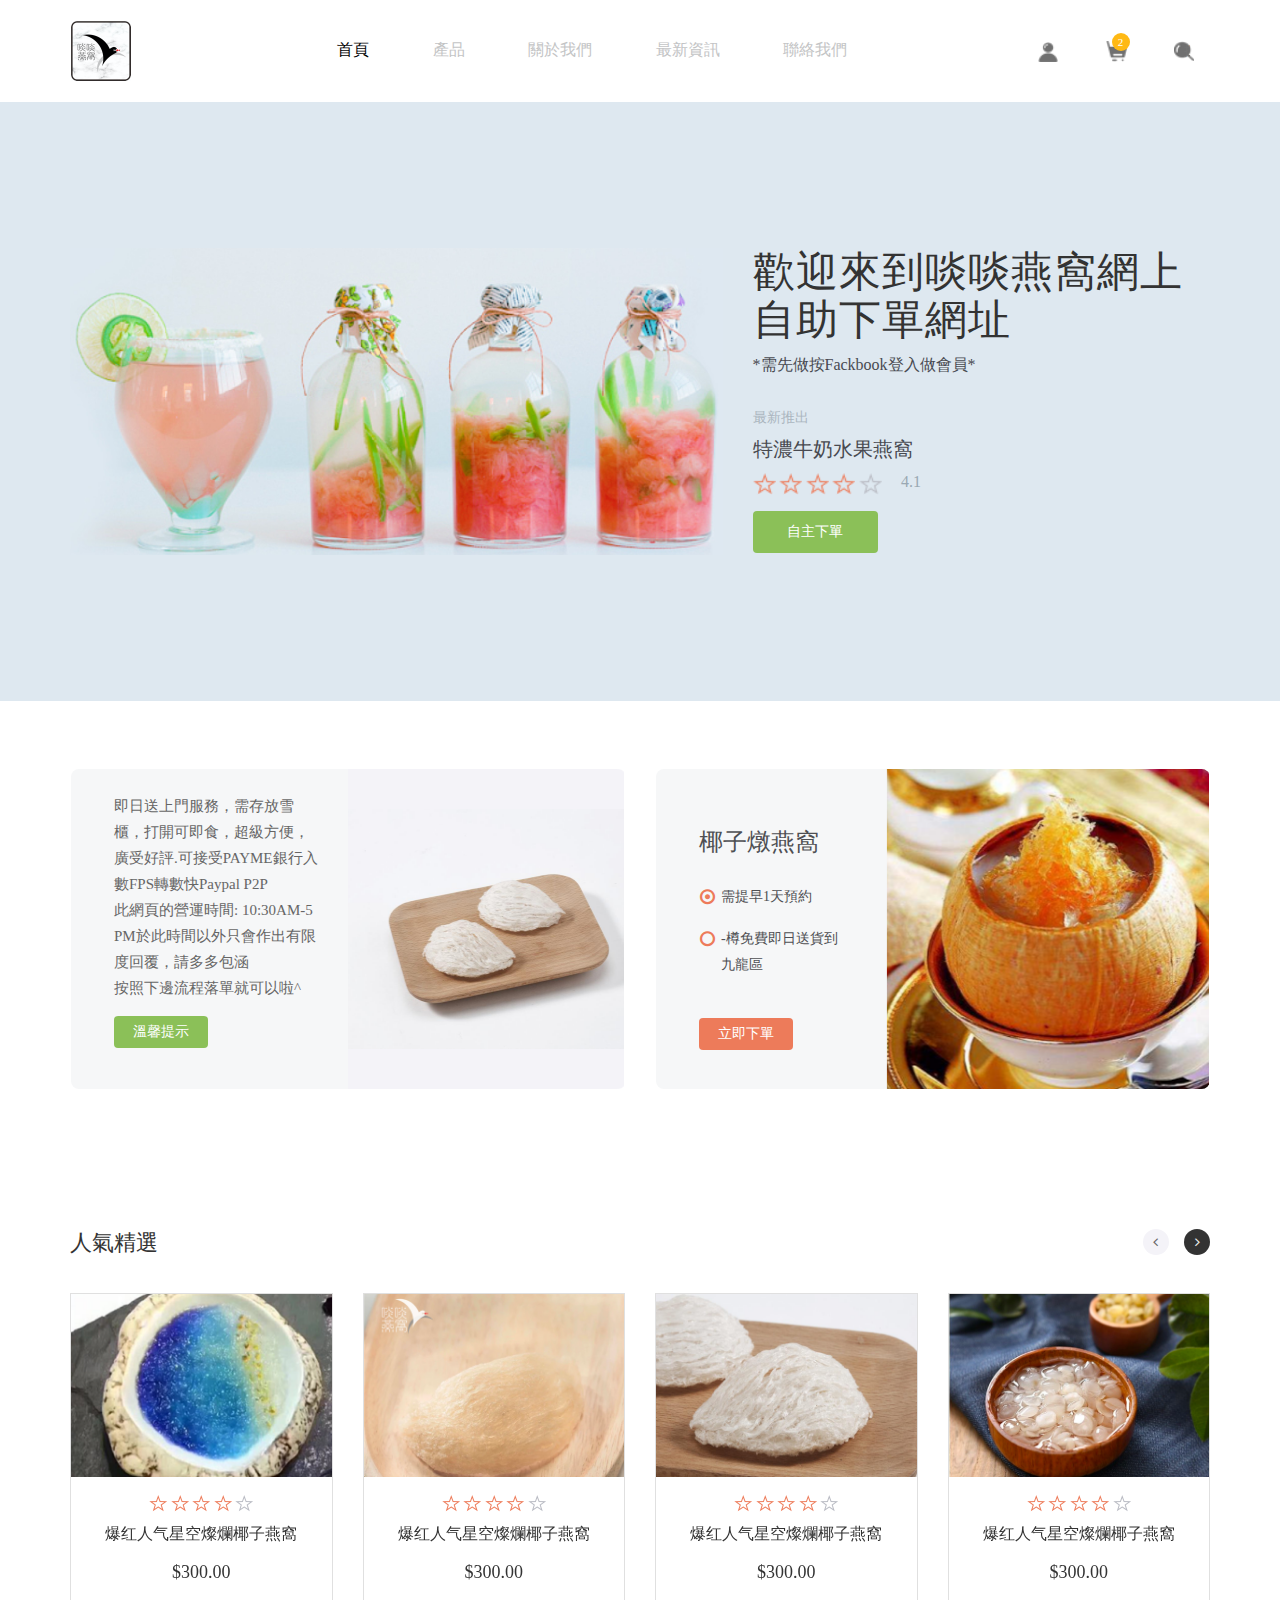
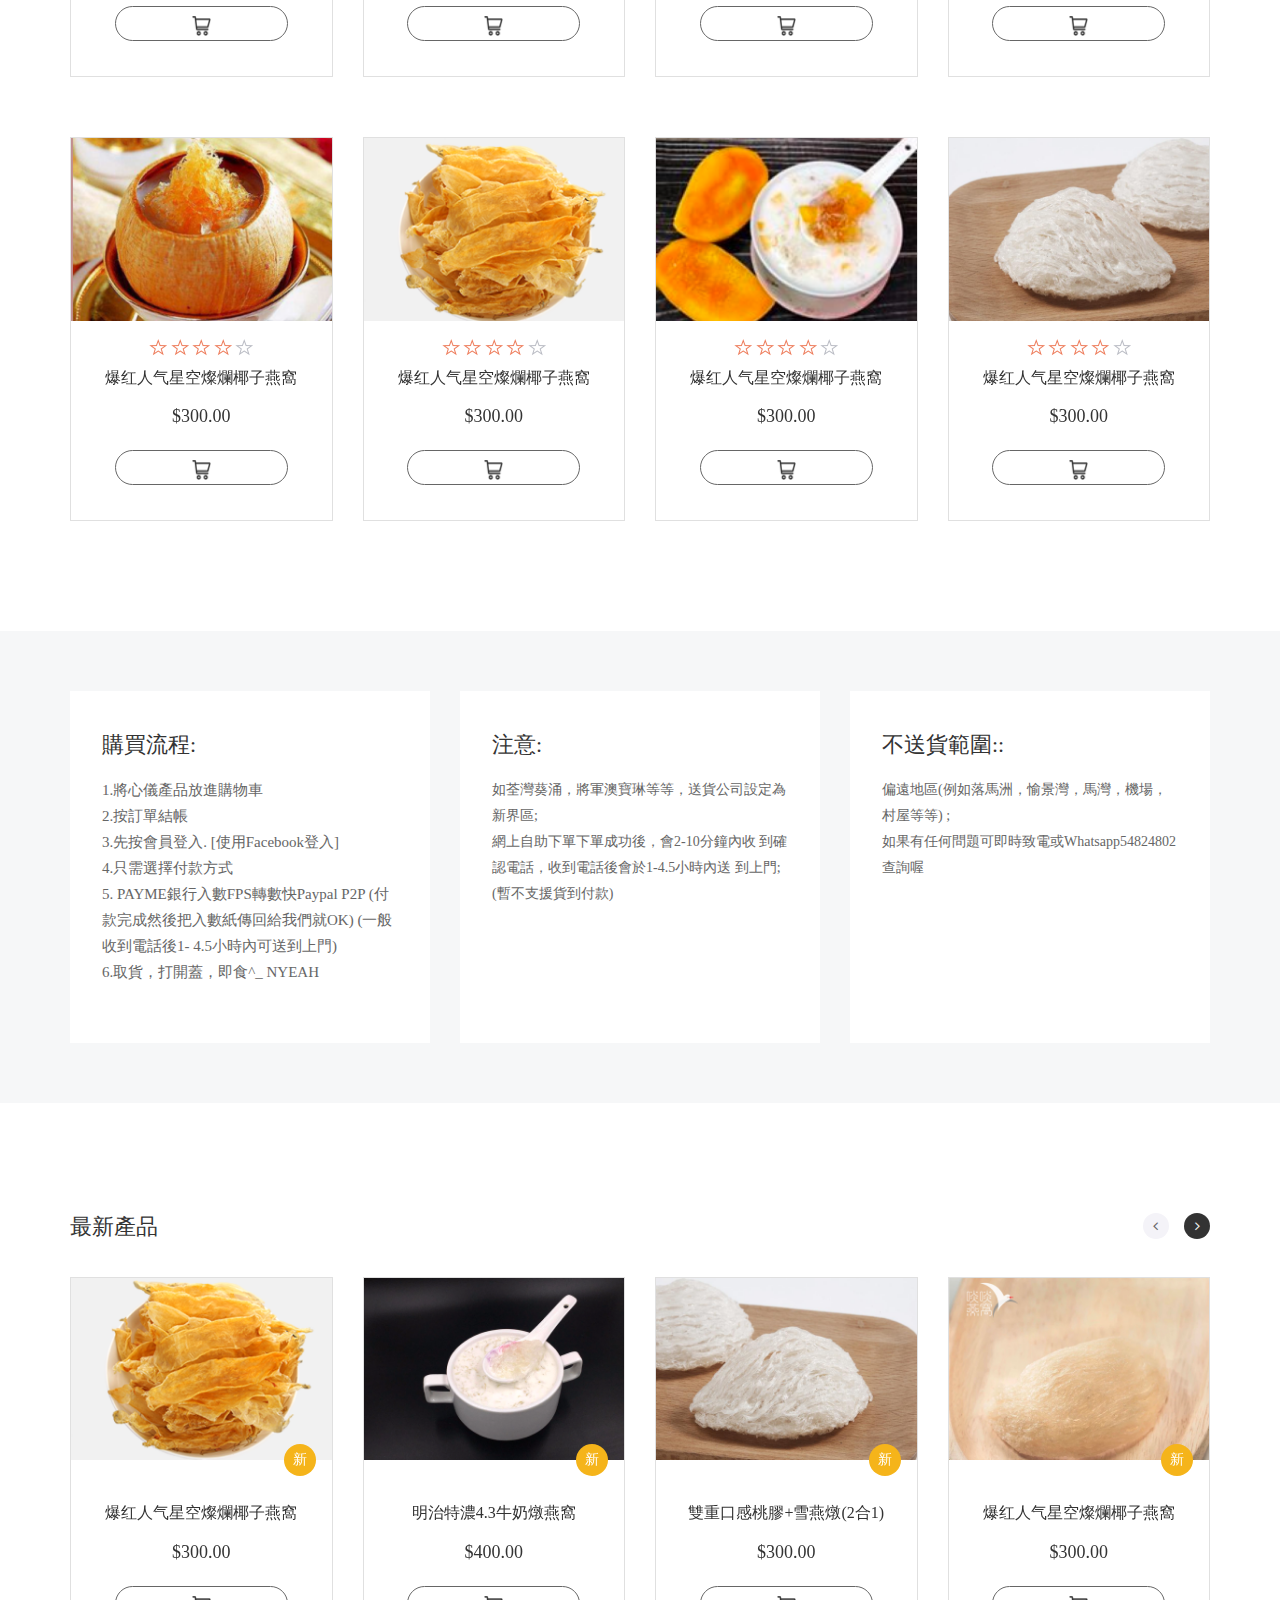
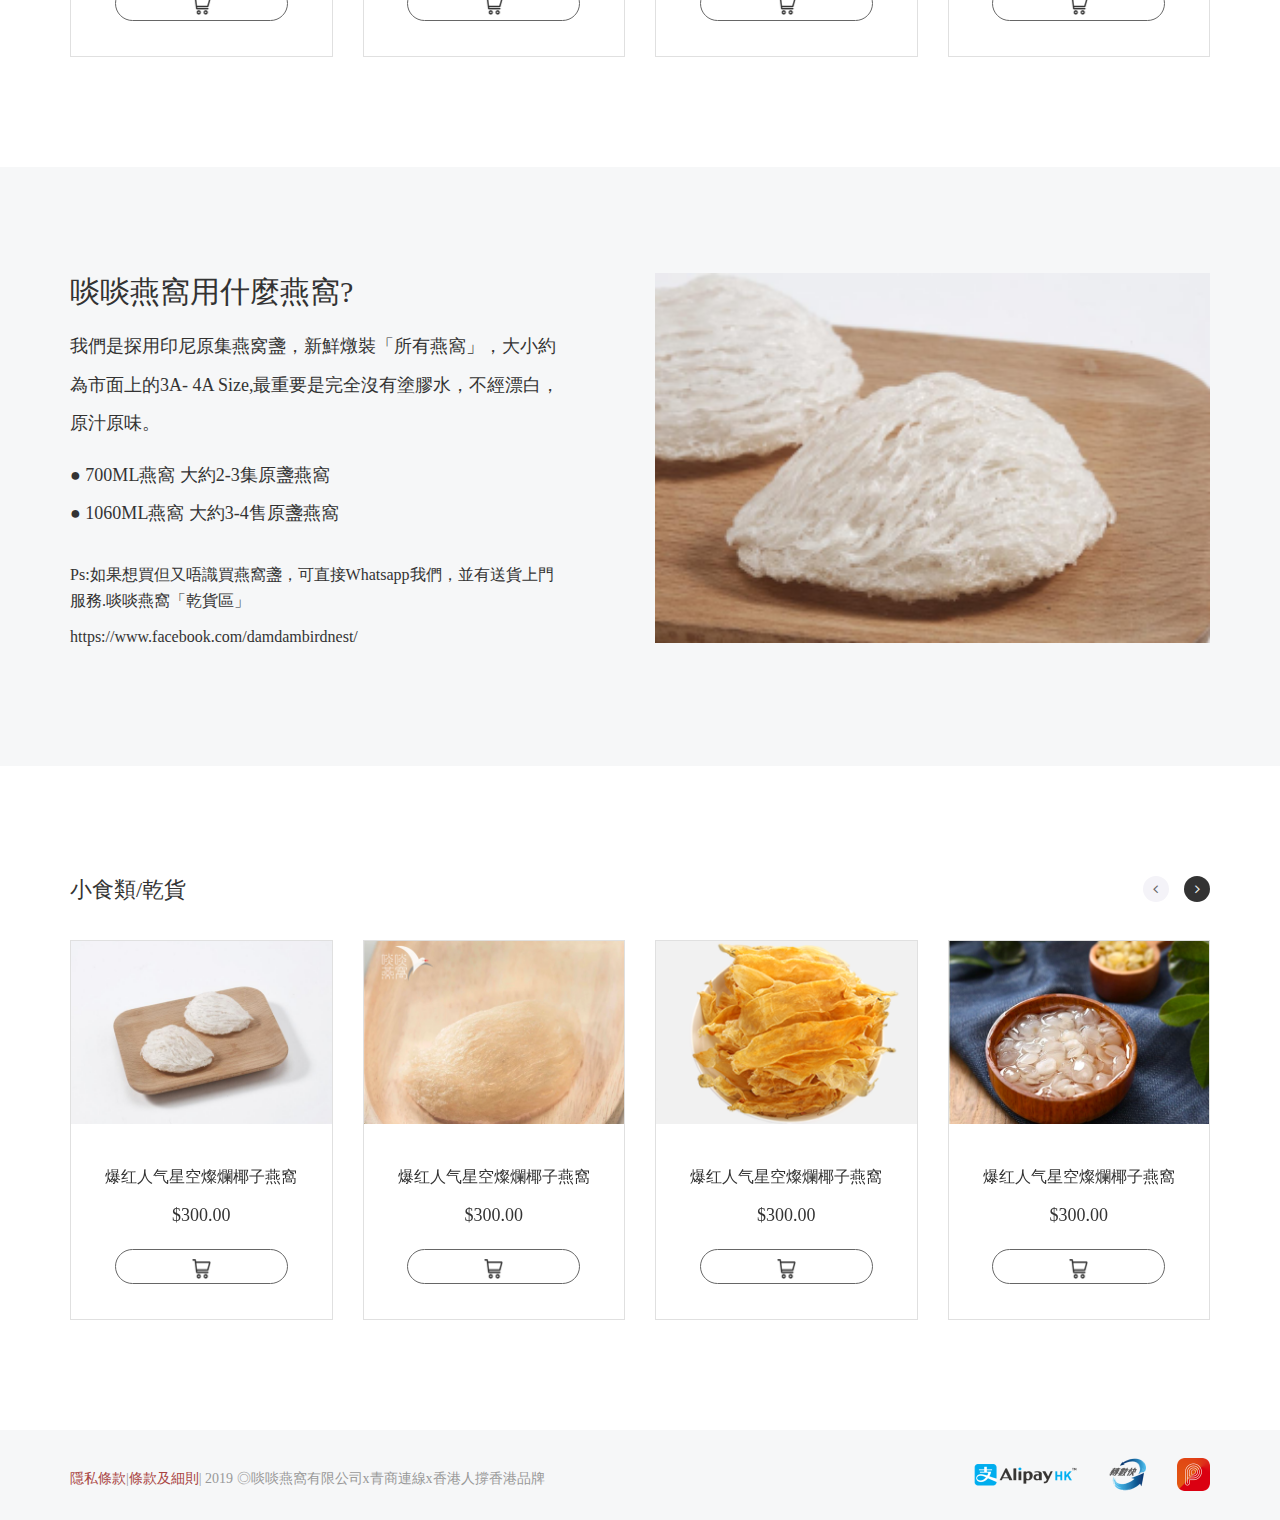
==== index.html @ ce8f4f0a "局部修改" ====
<!doctype html>
<html lang="en">
<head>
    <!-- Required meta tags -->
    <meta charset="utf-8">
    <meta name="viewport" content="width=device-width, initial-scale=1">
    <title></title>
    <meta name="description" content=""/>
    <meta name="keywords" content="" />
    <!-- Bootstrap CSS -->
    <link rel="stylesheet" href="font-awesome/css/font-awesome.min.css">
    <!-- Animate.css -->
    <link rel="stylesheet" href="css/bootstrap.min.css">
    <link rel="stylesheet" href="css/main.css">
    <link rel="stylesheet" href="css/custom.css">
</head>
<body>
    <header class="header-info">
        <div class="container">
            <nav class="navbar navbar-expand-lg navbar-light">
                <a class="navbar-brand" href="index.html">
                    <img src="images/WechatIMG1.png" alt=""/>
                </a>
                <button type="button" class="navbar-toggle collapsed" data-toggle="collapse" data-target="#navbarSupportedContent" aria-expanded="false">
                    <span class="sr-only">Toggle navigation</span>
                    <span class="icon-bar"></span>
                    <span class="icon-bar"></span>
                    <span class="icon-bar"></span>
                </button>

                <div class="collapse navbar-collapse d-lg-flex" id="navbarSupportedContent">
                    <div class="flex-lg-grow-1">
                        <ul class="navbar-nav header-nav justify-content-center">
                            <li class="nav-item active">
                                <a class="nav-link" href="index.html">首頁</a>
                            </li>
                            <li class="nav-item">
                                <a class="nav-link" href="product.html">產品</a>
                            </li>
                            <li class="nav-item">
                                <a class="nav-link" href="aboutUs.html">關於我們</a>
                            </li>
                            <li class="nav-item">
                                <a class="nav-link" href="newInformation.html">最新資訊</a>
                            </li>
                            <li class="nav-item">
                                <a class="nav-link" href="chatUs.html">聯絡我們</a>
                            </li>
                        </ul>
                    </div>

                    <div class="userShopping">
                        <a class="one" href="login.html"><img src="images/涓汉 (2).png" alt=""/></a>
                        <!--<a class="two g-mx-44" href="login.html">-->
                            <!--<img src="images/购物车 (3).png" alt=""/>-->
                            <!--<span class="number ">2</span>-->
                        <!--</a>-->
                        <div class="dropdown shoppingDropD">
                            <a href="" class="dropdown-toggle two g-mx-44 g-mx-32-sm" type="button" id="cartDropdown">
                                <img src="images/购物车 (3).png" alt=""/>
                                <span class="number" id="number">2</span>
                            </a>
                            <div class="dropdown-menu">
                                <div class="dropMenu-title">
                                    <h4 class="mini-cart-title">購物車</h4>
                                </div>
                                <ul class="dropMenu-content">
                                    <li>
                                        <button type="button" class="close closeBtn" aria-label="Close"><span aria-hidden="true">&times;</span></button>
                                        <div class="clearfix"></div>
                                        <article class="clearfix miniCartInfo">
                                            <div class="miniCart-left">
                                                <img src="images/aboutus.png" alt=""/>
                                            </div>
                                            <div class="miniCart-right">
                                                <h4 class="card-title g-font-family-Regular g-line-height-21">
                                                    <a href="">雙重口感桃膠+雪燕燉(2合1)</a>
                                                </h4>
                                                <div class="priceAndNumber g-mt-15">
                                                    <h3 class="g-font-size-18 g-font-family-bold pull-left">300.00</h3>
                                                    <div class="input-group-add pull-right text-center">
                                                        <a class="jianshao" href="javascript:void(0)" href="">-</a>
                                                        <span type="text" class="text-center g-color-gray-dark-v4 two g-font-size-12 number" placeholder="1" aria-describedby="sizing-addon2">1</span>
                                                         <a class="add1" href="javascript:void(0)">+</a>
                                                    </div>
                                                </div>
                                            </div>
                                        </article>
                                    </li>
                                    <li>
                                        <button type="button" class="close closeBtn" aria-label="Close"><span aria-hidden="true">&times;</span></button>
                                        <div class="clearfix"></div>
                                        <article class="clearfix miniCartInfo">
                                            <div class="miniCart-left">
                                                <img src="images/aboutus.png" alt=""/>
                                            </div>
                                            <div class="miniCart-right">
                                                <h4 class="card-title g-font-family-Regular g-line-height-21">
                                                    <a href="">雙重口感桃膠+雪燕燉(2合1)</a>
                                                </h4>
                                                <div class="priceAndNumber g-mt-15">
                                                    <h3 class="g-font-size-18 g-font-family-bold pull-left">300.00</h3>
                                                    <div class="input-group-add pull-right text-center">
                                                        <a class="jianshao" href="javascript:void(0)" href="">-</a>
                                                        <span type="text" class="text-center g-color-gray-dark-v4 two g-font-size-12 number" placeholder="1" aria-describedby="sizing-addon2">1</span>
                                                        <a class="add1" href="javascript:void(0)">+</a>
                                                    </div>
                                                </div>
                                            </div>
                                        </article>
                                    </li>
                                    <li>
                                        <button type="button" class="close closeBtn" aria-label="Close"><span aria-hidden="true">&times;</span></button>
                                        <div class="clearfix"></div>
                                        <article class="clearfix miniCartInfo">
                                            <div class="miniCart-left">
                                                <img src="images/aboutus.png" alt=""/>
                                            </div>
                                            <div class="miniCart-right">
                                                <h4 class="card-title g-font-family-Regular g-line-height-21">
                                                    <a href="">雙重口感桃膠+雪燕燉(2合1)</a>
                                                </h4>
                                                <div class="priceAndNumber g-mt-15">
                                                    <h3 class="g-font-size-18 g-font-family-bold pull-left">300.00</h3>
                                                    <div class="input-group-add pull-right text-center">
                                                        <a class="jianshao" href="javascript:void(0)" href="">-</a>
                                                        <span type="text" class="text-center g-color-gray-dark-v4 two g-font-size-12 number" placeholder="1" aria-describedby="sizing-addon2">1</span>
                                                        <a class="add1" href="javascript:void(0)">+</a>
                                                    </div>
                                                </div>
                                            </div>
                                        </article>
                                    </li>
                                </ul>
                                <p class="cartCount g-font-size-18">小計 <span class="g-font-family-bold g-color-gray-dark-v2 g-pl-10">$300.00</span></p>
                                <div class="clearfix text-center">
                                    <button type="button" class="btn g-font-size-14 g-bg-green g-text-white">查看總計</button>
                                    <button type="button" class="btn g-font-size-14">結賬</button>
                                </div>
                            </div>
                            <div class="haha"></div>
                        </div>
                        <!--<a class="one" href=""><img src="images/鎼滅储 (1).png" alt=""/></a>-->


                        <span class="search-formT one" method="get" action="" role="search">
                            <input class="search-form-input" type="search" name="s" id="searchform-1" placeholder="搜尋產品...">
                        </span>

                    </div>
                </div>
            </nav>

        </div>
    </header>

    <div class="g-bg-blue g-py-146">
        <div class="container">
            <div class="row">
                <div class="col-sm-6 col-md-7">
                    <img class="img-fluid g-w-100 g-height-100" src="images/bannerPic.jpg" alt=""/>
                </div>
                <div class="col-sm-6 col-md-5">
                    <div class="banner-info">
                        <h1 class="g-font-family-Medium">歡迎來到啖啖燕窩網上自助下單網址</h1>
                        <p class="g-font-size-16 g-color-gray-dark-v6 g-font-family-light loginMember g-margin-bottom-0">*需先做按Fackbook登入做會員*</p>
                        <p class="g-font-size-14 g-pt-27 g-color-gray-dark-vab g-margin-bottom-0">最新推出</p>
                        <h2 class="g-font-size-20 g-color-gray-dark-v6 NotoSansHans-Regular">特濃牛奶水果燕窩</h2>
                        <div class="starIcon starIconT">
                            <img class="d-inline-block" src="images/Star 1.png" alt="">
                            <img class="d-inline-block" src="images/Star 1.png" alt="">
                            <img class="d-inline-block" src="images/Star 1.png" alt="">
                            <img class="d-inline-block" src="images/Star 1.png" alt="">
                            <img class="d-inline-block" src="images/Star 4.png" alt="">
                            <span class="g-font-size-16 g-color-gray-dark-v7 g-margin-left-16">4.1</span>
                        </div>
                        <button type="button" class="btn g-font-size-14 g-bg-green g-text-white g-font-family-bold">自主下單</button>
                </div>
            </div>
        </div>
    </div>
    </div>

    <div class="container g-mt-68">
        <div class="row">
            <div class="col-md-6 g-mb-30">
                <div class="row g-rounded g-bg-gray g-mx-1">
                    <div class="col-sm-6 g-pt-24 g-pl-43 g-pm-37 g-pr-28 g-font-size-15 indexPaddingInfo">
                        <p class="g-margin-bottom-0">
                            即日送上門服務，需存放雪櫃，打開可即食，超級方便，廣受好評.可接受PAYME銀行入數FPS轉數快Paypal P2P
                        </p>
                        <p class="g-margin-bottom-0">
                            此網頁的營運時間: 10:30AM-5PM於此時間以外只會作出有限度回覆，請多多包涵
                        </p>
                        <p class="g-margin-bottom-0">
                            按照下邊流程落單就可以啦^
                        </p>
                        <button type="button" class="btn g-mt-15 g-bg-green g-font-size-14 g-width-94 g-height-32 g-text-white">溫馨提示</button>
                    </div>
                    <div class="col-sm-6 g-px-0">
                        <div class="caseContent">
                            <img class="g-w-100 img-responsive" src="images/QQ鎴浘20190524103747.png" alt="First slide">
                        </div>
                    </div>
                </div>
            </div>
            <div class="col-md-6">
                <div class="row g-rounded g-bg-gray g-mx-1">
                    <div class="col-sm-5 col-12">
                        <div class="g-px-28 g-pt-55 g-pb-37 indexPaddingInfo">
                            <h2 class="mb-4 g-color-gray-dark-4e">椰子燉燕窩</h2>
                            <ul class="circleIcon g-color-gray-dark-4e g-my-24">
                                <li><i class="fa fa-dot-circle-o " aria-hidden="true"></i> <span>需提早1天預約</span></li>
                                <li><i class="fa fa-circle-o" aria-hidden="true"></i> <span>-樽免費即日送貨到九龍區</span></li>
                            </ul>
                            <button type="button" class="btn mt-4 g-font-size-14 g-width-94 g-height-32 g-text-white g-bg-red">立即下單</button>
                        </div>
                    </div>
                    <div class="col-sm-7 col-12 g-px-0">
                        <div class="caseContent">
                            <img class="g-w-100 img-responsive card-img-top figure-img d-block g-rounded-right" src="images/pli-img02.png" alt="First slide">
                        </div>
                    </div>
                </div>
            </div>
        </div>
    </div>

    <div class="container">
        <div id="carouselExampleControls1" class="carousel slide g-my-110" data-ride="carousel">
            <div class="careChoose g-mb-40">
                <h3 class="g-mb-0 pull-left g-font-size-22 g-color-gray-dark-v2">人氣精選</h3>
                <div class="pull-right">
                    <a class="carousel-control-prev text-center g-mr-12" href="#carouselExampleControls1" role="button" data-slide="prev">
                        <i class="fa fa-angle-left" aria-hidden="true"></i>
                    </a>
                    <a class="carousel-control-next text-center" href="#carouselExampleControls1" role="button" data-slide="next">
                        <i class="fa fa-angle-right" aria-hidden="true"></i>
                    </a>
                </div>
                <div class="clearfix"></div>
            </div>
            <div class="carousel-inner" role="listbox">
                <div class="item active">
                    <div class="row">
                        <div class="col-12 col-xs-6 col-md-3 g-mb-60" pid="1001">
                            <div class="cardInfo">
                                <a class="img_wap" href="">
                                    <img class="card-img-top figure-img d-block mb-0" src="images/pli-img01.png" alt="First slide">
                                </a>
                                <div class="card-body text-center g-pb-35 g-px-16">
                                    <div class="starIcon">
                                        <img class="d-inline-block" src="images/Star 1.png" alt=""/>
                                        <img class="d-inline-block" src="images/Star 1.png" alt=""/>
                                        <img class="d-inline-block" src="images/Star 1.png" alt=""/>
                                        <img class="d-inline-block" src="images/Star 1.png" alt=""/>
                                        <img class="d-inline-block" src="images/Star 4.png" alt=""/>
                                    </div>
                                    <h4 class="card-title g-height-20 g-font-family-Regular"><a href="">爆红人气星空燦爛椰子燕窩</a></h4>
                                    <h3 class="g-font-size-18 g-mb-20 g-mt-14 g-font-family-bold">$300.00</h3>
                                    <a href="#" class="shoppingBtn"><img class="d-inline-block" src="images/blackShopping.png" alt=""/></a>
                                </div>
                            </div>
                        </div>
                        <div class="col-12 col-xs-6 col-md-3 g-mb-60">
                            <div class="cardInfo">
                                <a class="img_wap" href="">
                                    <img class="card-img-top figure-img d-block mb-0" src="images/pli-img01澶囦唤 16.png" alt="First slide">
                                </a>

                                <div class="card-body text-center g-pb-35 g-px-16">
                                    <div class="starIcon">
                                        <img class="d-inline-block" src="images/Star 1.png" alt=""/>
                                        <img class="d-inline-block" src="images/Star 1.png" alt=""/>
                                        <img class="d-inline-block" src="images/Star 1.png" alt=""/>
                                        <img class="d-inline-block" src="images/Star 1.png" alt=""/>
                                        <img class="d-inline-block" src="images/Star 4.png" alt=""/>
                                    </div>
                                    <h4 class="card-title g-font-family-Regular"><a href="">爆红人气星空燦爛椰子燕窩</a></h4>
                                    <h3 class="g-font-size-18 g-mb-20 g-mt-14 g-font-family-bold">$300.00</h3>
                                    <a href="#" class="shoppingBtn"><img class="d-inline-block" src="images/blackShopping.png" alt=""/></a>
                                </div>
                            </div>
                        </div>
                        <div class="col-12 col-xs-6 col-md-3 g-mb-60">
                            <div class="cardInfo">
                                <a class="img_wap" href="">
                                    <img class="card-img-top figure-img d-block mb-0" src="images/pli-img01澶囦唤 17.png" alt="First slide">
                                </a>

                                <div class="card-body text-center g-pb-35 g-px-16">
                                    <div class="starIcon">
                                        <img class="d-inline-block" src="images/Star 1.png" alt=""/>
                                        <img class="d-inline-block" src="images/Star 1.png" alt=""/>
                                        <img class="d-inline-block" src="images/Star 1.png" alt=""/>
                                        <img class="d-inline-block" src="images/Star 1.png" alt=""/>
                                        <img class="d-inline-block" src="images/Star 4.png" alt=""/>
                                    </div>
                                    <h4 class="card-title g-font-family-Regular"><a href="">爆红人气星空燦爛椰子燕窩</a></h4>
                                    <h3 class="g-font-size-18 g-mb-20 g-mt-14 g-font-family-bold">$300.00</h3>
                                    <a href="#" class="shoppingBtn"><img class="d-inline-block" src="images/blackShopping.png" alt=""/></a>
                                </div>
                            </div>
                        </div>
                        <div class="col-12 col-xs-6 col-md-3 g-mb-60">
                            <div class="cardInfo">
                                <a class="img_wap" href="">
                                    <img class="card-img-top figure-img d-block mb-0" src="images/pli-img01澶囦唤 18.png" alt="First slide">
                                </a>

                                <div class="card-body text-center g-pb-35 g-px-16">
                                    <div class="starIcon">
                                        <img class="d-inline-block" src="images/Star 1.png" alt=""/>
                                        <img class="d-inline-block" src="images/Star 1.png" alt=""/>
                                        <img class="d-inline-block" src="images/Star 1.png" alt=""/>
                                        <img class="d-inline-block" src="images/Star 1.png" alt=""/>
                                        <img class="d-inline-block" src="images/Star 4.png" alt=""/>
                                    </div>
                                    <h4 class="card-title g-font-family-Regular"><a href="">爆红人气星空燦爛椰子燕窩</a></h4>
                                    <h3 class="g-font-size-18 g-mb-20 g-mt-14 g-font-family-bold">$300.00</h3>
                                    <a href="#" class="shoppingBtn"><img class="d-inline-block" src="images/blackShopping.png" alt=""/></a>
                                </div>
                            </div>
                        </div>

                        <div class="col-12 col-xs-6 col-md-3 g-mb-40--md">
                            <div class="cardInfo">
                                <a class="img_wap" href="">
                                    <img class="card-img-top figure-img d-block mb-0" src="images/pli-img01澶囦唤.png" alt="First slide">
                                </a>
                                <div class="card-body text-center g-pb-35 g-px-16">
                                    <div class="starIcon">
                                        <img class="d-inline-block" src="images/Star 1.png" alt=""/>
                                        <img class="d-inline-block" src="images/Star 1.png" alt=""/>
                                        <img class="d-inline-block" src="images/Star 1.png" alt=""/>
                                        <img class="d-inline-block" src="images/Star 1.png" alt=""/>
                                        <img class="d-inline-block" src="images/Star 4.png" alt=""/>
                                    </div>
                                    <h4 class="card-title  g-font-family-Regular"><a href="">爆红人气星空燦爛椰子燕窩</a></h4>
                                    <h3 class="g-font-size-18 g-mb-20 g-mt-14 g-font-family-bold">$300.00</h3>
                                    <a href="#" class="shoppingBtn"><img class="d-inline-block" src="images/blackShopping.png" alt=""/></a>
                                </div>
                            </div>
                        </div>
                        <div class="col-12 col-xs-6 col-md-3 g-mb-40--md">
                            <div class="cardInfo">
                                <a class="img_wap" href="">
                                    <img class="card-img-top figure-img d-block mb-0" src="images/pli-img01澶囦唤 26.png" alt="First slide">
                                </a>
                                <div class="card-body text-center g-pb-35 g-px-16">
                                    <div class="starIcon">
                                        <img class="d-inline-block" src="images/Star 1.png" alt=""/>
                                        <img class="d-inline-block" src="images/Star 1.png" alt=""/>
                                        <img class="d-inline-block" src="images/Star 1.png" alt=""/>
                                        <img class="d-inline-block" src="images/Star 1.png" alt=""/>
                                        <img class="d-inline-block" src="images/Star 4.png" alt=""/>
                                    </div>
                                    <h4 class="card-title g-font-family-Regular"><a href="">爆红人气星空燦爛椰子燕窩</a></h4>
                                    <h3 class="g-font-size-18 g-mb-20 g-mt-14 g-font-family-bold">$300.00</h3>
                                    <a href="#" class="shoppingBtn"><img class="d-inline-block" src="images/blackShopping.png" alt=""/></a>
                                </div>
                            </div>
                        </div>
                        <div class="col-12 col-xs-6 col-md-3 g-mb-40--md">
                            <div class="cardInfo">
                                <a class="img_wap" href="">
                                    <img class="card-img-top figure-img d-block mb-0" src="images/pli-img01澶囦唤 20.png" alt="First slide">
                                </a>

                                <div class="card-body text-center g-pb-35 g-px-16">
                                    <div class="starIcon">
                                        <img class="d-inline-block" src="images/Star 1.png" alt=""/>
                                        <img class="d-inline-block" src="images/Star 1.png" alt=""/>
                                        <img class="d-inline-block" src="images/Star 1.png" alt=""/>
                                        <img class="d-inline-block" src="images/Star 1.png" alt=""/>
                                        <img class="d-inline-block" src="images/Star 4.png" alt=""/>
                                    </div>
                                    <h4 class="card-title g-font-family-Regular"><a href="">爆红人气星空燦爛椰子燕窩</a></h4>
                                    <h3 class="g-font-size-18 g-mb-20 g-mt-14 g-font-family-bold">$300.00</h3>
                                    <a href="#" class="shoppingBtn"><img class="d-inline-block" src="images/blackShopping.png" alt=""/></a>
                                </div>
                            </div>
                        </div>
                        <div class="col-12 col-xs-6 col-md-3 g-mb-40--md">
                            <div class="cardInfo">
                                <a class="img_wap" href="">
                                    <img class="card-img-top figure-img d-block mb-0" src="images/pli-img01澶囦唤 21.png" alt="First slide">
                                </a>
                                <div class="card-body text-center g-pb-35 g-px-16">
                                    <div class="starIcon">
                                        <img class="d-inline-block" src="images/Star 1.png" alt=""/>
                                        <img class="d-inline-block" src="images/Star 1.png" alt=""/>
                                        <img class="d-inline-block" src="images/Star 1.png" alt=""/>
                                        <img class="d-inline-block" src="images/Star 1.png" alt=""/>
                                        <img class="d-inline-block" src="images/Star 4.png" alt=""/>
                                    </div>
                                    <h4 class="card-title g-font-family-Regular"><a href="">爆红人气星空燦爛椰子燕窩</a></h4>
                                    <h3 class="g-font-size-18 g-mb-20 g-mt-14 g-font-family-bold">$300.00</h3>
                                    <a href="#" class="shoppingBtn"><img class="d-inline-block" src="images/blackShopping.png" alt=""/></a>
                                </div>
                            </div>
                        </div>
                    </div>
                </div>
                <div class="item">
                    <div class="row">
                        <div class="col-12 col-xs-6 col-md-3 g-mb-60">
                            <div class="cardInfo" href="">
                                <a class="img_wap">
                                    <img class="card-img-top figure-img d-block mb-0" src="images/pli-img01.png" alt="First slide">
                                </a>
                                <div class="card-body text-center g-pb-35 g-px-16">
                                    <div class="starIcon">
                                        <img class="d-inline-block" src="images/Star 1.png" alt=""/>
                                        <img class="d-inline-block" src="images/Star 1.png" alt=""/>
                                        <img class="d-inline-block" src="images/Star 1.png" alt=""/>
                                        <img class="d-inline-block" src="images/Star 1.png" alt=""/>
                                        <img class="d-inline-block" src="images/Star 4.png" alt=""/>
                                    </div>
                                    <h4 class="card-title g-height-20 g-font-family-Regular"><a href="">爆红人气星空燦爛椰子燕窩</a></h4>
                                    <h3 class="g-font-size-18 g-mb-20 g-mt-14 g-font-family-bold">$300.00</h3>
                                    <a href="#" class="shoppingBtn"><img class="d-inline-block" src="images/blackShopping.png" alt=""/></a>
                                </div>
                            </div>
                        </div>
                        <div class="col-12 col-xs-6 col-md-3 g-mb-60">
                            <div class="cardInfo">
                                <a class="img_wap" href="">
                                    <img class="card-img-top figure-img d-block mb-0" src="images/pli-img01澶囦唤 16.png" alt="First slide">
                                </a>

                                <div class="card-body text-center g-pb-35 g-px-16">
                                    <div class="starIcon">
                                        <img class="d-inline-block" src="images/Star 1.png" alt=""/>
                                        <img class="d-inline-block" src="images/Star 1.png" alt=""/>
                                        <img class="d-inline-block" src="images/Star 1.png" alt=""/>
                                        <img class="d-inline-block" src="images/Star 1.png" alt=""/>
                                        <img class="d-inline-block" src="images/Star 4.png" alt=""/>
                                    </div>
                                    <h4 class="card-title g-font-family-Regular"><a href="">爆红人气星空燦爛椰子燕窩</a></h4>
                                    <h3 class="g-font-size-18 g-mb-20 g-mt-14 g-font-family-bold">$300.00</h3>
                                    <a href="#" class="shoppingBtn"><img class="d-inline-block" src="images/blackShopping.png" alt=""/></a>
                                </div>
                            </div>
                        </div>
                        <div class="col-12 col-xs-6 col-md-3 g-mb-60">
                            <div class="cardInfo">
                                <a class="img_wap" href="">
                                    <img class="card-img-top figure-img d-block mb-0" src="images/pli-img01澶囦唤 17.png" alt="First slide">
                                </a>

                                <div class="card-body text-center g-pb-35 g-px-16">
                                    <div class="starIcon">
                                        <img class="d-inline-block" src="images/Star 1.png" alt=""/>
                                        <img class="d-inline-block" src="images/Star 1.png" alt=""/>
                                        <img class="d-inline-block" src="images/Star 1.png" alt=""/>
                                        <img class="d-inline-block" src="images/Star 1.png" alt=""/>
                                        <img class="d-inline-block" src="images/Star 4.png" alt=""/>
                                    </div>
                                    <h4 class="card-title g-font-family-Regular"><a href="">爆红人气星空燦爛椰子燕窩</a></h4>
                                    <h3 class="g-font-size-18 g-mb-20 g-mt-14 g-font-family-bold">$300.00</h3>
                                    <a href="#" class="shoppingBtn"><img class="d-inline-block" src="images/blackShopping.png" alt=""/></a>
                                </div>
                            </div>
                        </div>
                        <div class="col-12 col-xs-6 col-md-3 g-mb-60">
                            <div class="cardInfo">
                                <a class="img_wap" href="">
                                    <img class="card-img-top figure-img d-block mb-0" src="images/pli-img01澶囦唤 18.png" alt="First slide">
                                </a>

                                <div class="card-body text-center g-pb-35 g-px-16">
                                    <div class="starIcon">
                                        <img class="d-inline-block" src="images/Star 1.png" alt=""/>
                                        <img class="d-inline-block" src="images/Star 1.png" alt=""/>
                                        <img class="d-inline-block" src="images/Star 1.png" alt=""/>
                                        <img class="d-inline-block" src="images/Star 1.png" alt=""/>
                                        <img class="d-inline-block" src="images/Star 4.png" alt=""/>
                                    </div>
                                    <h4 class="card-title g-font-family-Regular"><a href="">爆红人气星空燦爛椰子燕窩</a></h4>
                                    <h3 class="g-font-size-18 g-mb-20 g-mt-14 g-font-family-bold">$300.00</h3>
                                    <a href="#" class="shoppingBtn"><img class="d-inline-block" src="images/blackShopping.png" alt=""/></a>
                                </div>
                            </div>
                        </div>

                        <div class="col-12 col-xs-6 col-md-3 g-mb-40--md">
                            <div class="cardInfo">
                                <a class="img_wap" href="">
                                    <img class="card-img-top figure-img d-block mb-0" src="images/pli-img01澶囦唤.png" alt="First slide">
                                </a>
                                <div class="card-body text-center g-pb-35 g-px-16">
                                    <div class="starIcon">
                                        <img class="d-inline-block" src="images/Star 1.png" alt=""/>
                                        <img class="d-inline-block" src="images/Star 1.png" alt=""/>
                                        <img class="d-inline-block" src="images/Star 1.png" alt=""/>
                                        <img class="d-inline-block" src="images/Star 1.png" alt=""/>
                                        <img class="d-inline-block" src="images/Star 4.png" alt=""/>
                                    </div>
                                    <h4 class="card-title  g-font-family-Regular"><a href="">爆红人气星空燦爛椰子燕窩</a></h4>
                                    <h3 class="g-font-size-18 g-mb-20 g-mt-14 g-font-family-bold">$300.00</h3>
                                    <a href="#" class="shoppingBtn"><img class="d-inline-block" src="images/blackShopping.png" alt=""/></a>
                                </div>
                            </div>
                        </div>
                        <div class="col-12 col-xs-6 col-md-3 g-mb-40--md">
                            <div class="cardInfo">
                                <a class="img_wap" href="">
                                    <img class="card-img-top figure-img d-block mb-0" src="images/pli-img01澶囦唤 26.png" alt="First slide">
                                </a>
                                <div class="card-body text-center g-pb-35 g-px-16">
                                    <div class="starIcon">
                                        <img class="d-inline-block" src="images/Star 1.png" alt=""/>
                                        <img class="d-inline-block" src="images/Star 1.png" alt=""/>
                                        <img class="d-inline-block" src="images/Star 1.png" alt=""/>
                                        <img class="d-inline-block" src="images/Star 1.png" alt=""/>
                                        <img class="d-inline-block" src="images/Star 4.png" alt=""/>
                                    </div>
                                    <h4 class="card-title g-font-family-Regular"><a href="">爆红人气星空燦爛椰子燕窩</a></h4>
                                    <h3 class="g-font-size-18 g-mb-20 g-mt-14 g-font-family-bold">$300.00</h3>
                                    <a href="#" class="shoppingBtn"><img class="d-inline-block" src="images/blackShopping.png" alt=""/></a>
                                </div>
                            </div>
                        </div>
                        <div class="col-12 col-xs-6 col-md-3 g-mb-40--md">
                            <div class="cardInfo">
                                <a class="img_wap" href="">
                                    <img class="card-img-top figure-img d-block mb-0" src="images/pli-img01澶囦唤 20.png" alt="First slide">
                                </a>

                                <div class="card-body text-center g-pb-35 g-px-16">
                                    <div class="starIcon">
                                        <img class="d-inline-block" src="images/Star 1.png" alt=""/>
                                        <img class="d-inline-block" src="images/Star 1.png" alt=""/>
                                        <img class="d-inline-block" src="images/Star 1.png" alt=""/>
                                        <img class="d-inline-block" src="images/Star 1.png" alt=""/>
                                        <img class="d-inline-block" src="images/Star 4.png" alt=""/>
                                    </div>
                                    <h4 class="card-title g-font-family-Regular"><a href="">爆红人气星空燦爛椰子燕窩</a></h4>
                                    <h3 class="g-font-size-18 g-mb-20 g-mt-14 g-font-family-bold">$300.00</h3>
                                    <a href="#" class="shoppingBtn"><img class="d-inline-block" src="images/blackShopping.png" alt=""/></a>
                                </div>
                            </div>
                        </div>
                        <div class="col-12 col-xs-6 col-md-3 g-mb-40--md">
                            <div class="cardInfo">
                                <a class="img_wap" href="">
                                    <img class="card-img-top figure-img d-block mb-0" src="images/pli-img01澶囦唤 21.png" alt="First slide">
                                </a>
                                <div class="card-body text-center g-pb-35 g-px-16">
                                    <div class="starIcon">
                                        <img class="d-inline-block" src="images/Star 1.png" alt=""/>
                                        <img class="d-inline-block" src="images/Star 1.png" alt=""/>
                                        <img class="d-inline-block" src="images/Star 1.png" alt=""/>
                                        <img class="d-inline-block" src="images/Star 1.png" alt=""/>
                                        <img class="d-inline-block" src="images/Star 4.png" alt=""/>
                                    </div>
                                    <h4 class="card-title g-font-family-Regular"><a href="">爆红人气星空燦爛椰子燕窩</a></h4>
                                    <h3 class="g-font-size-18 g-mb-20 g-mt-14 g-font-family-bold">$300.00</h3>
                                    <a href="#" class="shoppingBtn"><img class="d-inline-block" src="images/blackShopping.png" alt=""/></a>
                                </div>
                            </div>
                        </div>
                    </div>
                </div>
            </div>

        </div>
    </div>

    <div class="g-bg-gray g-py-60">
        <div class="container">
            <div class="row">
                <div class="col-md-4 col-12">
                    <div class="cardProcess g-bg-white">
                        <div class="card-body g-px-32 g-py-36 g-max-heigh-292">
                            <h2 class="card-title g-mb-14 g-font-size-22">購買流程:</h2>
                            <ul class="g-font-size-15">
                                <li>1.將心儀產品放進購物車</li>
                                <li>2.按訂單結帳</li>
                                <li>3.先按會員登入. [使用Facebook登入]</li>
                                <li>4.只需選擇付款方式</li>
                                <li>
                                    5. PAYME銀行入數FPS轉數快Paypal P2P
                                    (付款完成然後把入數紙傳回給我們就OK)
                                    (一般收到電話後1- 4.5小時內可送到上門)
                                </li>
                                <li>6.取貨，打開蓋，即食^_ NYEAH</li>
                            </ul>
                        </div>
                    </div>
                </div>
                <div class="col-md-4 col-12">
                    <div class="cardProcess g-bg-white">
                        <div class="card-body g-px-32 g-py-36 g-max-heigh-292">
                            <h2 class="card-title g-mb-14 g-font-size-22">注意:</h2>
                            <ul class="itemTxt">
                                <li>如荃灣葵涌，將軍澳寶琳等等，送貨公司設定為新界區;</li>
                                <li>網上自助下單下單成功後，會2-10分鐘內收 到確認電話，收到電話後會於1-4.5小時內送 到上門;</li>
                                <li>(暫不支援貨到付款)</li>
                            </ul>
                        </div>
                    </div>
                </div>
                <div class="col-md-4 col-12">
                    <div class="cardProcess g-bg-white">
                        <div class="card-body g-px-32 g-py-36 g-max-heigh-292">
                            <h2 class="card-title g-mb-14 g-font-size-22">不送貨範圍::</h2>
                            <ul class="itemTxt">
                                <li>偏遠地區(例如落馬洲，愉景灣，馬灣，機場，村屋等等) ;</li>
                                <li>如果有任何問題可即時致電或Whatsapp54824802查詢喔</li>
                            </ul>
                        </div>
                    </div>
                </div>
            </div>
        </div>
    </div>

    <div class="container">
            <div id="carouselExampleControls2" class="carousel slide g-my-110" data-ride="carousel">
                <div class="careChoose g-mb-40">
                    <h3 class="pull-left g-font-size-22 g-color-gray-dark-v2">最新產品</h3>
                    <div class="pull-right">
                        <a class="carousel-control-prev text-center g-mr-12" href="#carouselExampleControls2" role="button" data-slide="prev">
                            <i class="fa fa-angle-left" aria-hidden="true"></i>
                        </a>
                        <a class="carousel-control-next text-center" href="#carouselExampleControls2" role="button" data-slide="next">
                            <i class="fa fa-angle-right" aria-hidden="true"></i>
                        </a>
                    </div>
                    <div class="clearfix"></div>
                </div>
                <div class="carousel-inner" role="listbox">
                    <div class="item active">
                        <div class="row">
                            <div class="col-12 col-xs-6 col-md-3 g-mb-40--md">
                                <div class="cardInfo">
                                    <a class="img_wap" href="">
                                        <img class="card-img-top figure-img d-block mb-0" src="images/pli-img01澶囦唤 2.png" alt="First slide">
                                        <div class="newIcon text-center">新</div>
                                    </a>
                                    <div class="card-body text-center pt-2 g-pb-35 g-px-16">
                                        <h4 class="card-title mt-4 mb-2 g-height-20 overflow-hidden g-font-family-Regular g-mt-30"><a href="">爆红人气星空燦爛椰子燕窩</a></h4>
                                        <h3 class="g-font-size-18 g-mb-20 g-mt-14 g-font-family-bold">$300.00</h3>
                                        <a href="#" class="shoppingBtn pb-2 px-5"><img class="d-inline-block" src="images/blackShopping.png" alt=""></a>
                                    </div>
                                </div>
                            </div>
                            <div class="col-12 col-xs-6 col-md-3 g-mb-40--md">
                                <div class="cardInfo">
                                    <a class="img_wap" href="">
                                        <img class="card-img-top figure-img d-block mb-0" src="images/pli-img01澶囦唤 22.png" alt="First slide">
                                        <div class="newIcon text-center">新</div>
                                    </a>
                                    <div class="card-body text-center pt-2 g-pb-35 g-px-16">
                                        <h4 class="card-title mt-4 mb-2 g-height-20 overflow-hidden g-font-family-Regular g-mt-30">
                                            <a href="">明治特濃4.3牛奶燉燕窩</a></h4>
                                        <h3 class="g-font-size-18 g-mb-20 g-mt-14 g-font-family-bold">$400.00</h3>
                                        <a href="#" class="shoppingBtn pb-2 px-5"><img class="d-inline-block" src="images/blackShopping.png" alt=""></a>
                                    </div>
                                </div>
                            </div>
                            <div class="col-12 col-xs-6 col-md-3 g-mb-40--md">
                                <div class="cardInfo">
                                    <a class="img_wap" href="">
                                        <img class="card-img-top figure-img d-block mb-0" src="images/pli-img01澶囦唤 17.png" alt="First slide">
                                        <div class="newIcon text-center">新</div>
                                    </a>
                                    <div class="card-body text-center pt-2 g-pb-35 g-px-16">
                                        <h4 class="card-title mt-4 mb-2 g-height-20 overflow-hidden g-font-family-Regular g-mt-30">
                                            <a href="">雙重口感桃膠+雪燕燉(2合1)</a></h4>
                                        <h3 class="g-font-size-18 g-mb-20 g-mt-14 g-font-family-bold">$300.00</h3>
                                        <a href="#" class="shoppingBtn pb-2 px-5"><img class="d-inline-block" src="images/blackShopping.png" alt=""></a>
                                    </div>
                                </div>
                            </div>
                            <div class="col-12 col-xs-6 col-md-3 g-mb-40--md">
                                <div class="cardInfo">
                                    <a class="img_wap" href="">
                                        <img class="card-img-top figure-img d-block mb-0" src="images/pli-img01澶囦唤 16.png" alt="First slide">
                                        <div class="newIcon text-center">新</div>
                                    </a>
                                    <div class="card-body text-center pt-2 g-pb-35 g-px-16">
                                        <h4 class="card-title mt-4 mb-2 g-height-20 overflow-hidden g-font-family-Regular g-mt-30">
                                            <a href="">爆红人气星空燦爛椰子燕窩</a></h4>
                                        <h3 class="g-font-size-18 g-mb-20 g-mt-14 g-font-family-bold">$300.00</h3>
                                        <a href="#" class="shoppingBtn pb-2 px-5"><img class="d-inline-block" src="images/blackShopping.png" alt=""></a>
                                    </div>
                                </div>
                            </div>
                        </div>
                    </div>
                    <div class="item">
                        <div class="row">
                            <div class="col-12 col-xs-6 col-md-3 g-mb-40--md">
                                <div class="cardInfo">
                            <a class="img_wap" href="">
                                <img class="card-img-top figure-img d-block mb-0" src="images/pli-img01澶囦唤 17.png" alt="First slide">
                                <div class="newIcon text-center">新</div>
                            </a>
                            <div class="card-body text-center pt-2 g-pb-35 g-px-16">
                                <h4 class="card-title mt-4 mb-2 g-height-20 overflow-hidden g-font-family-Regular g-mt-30">
                                    <a href="">雙重口感桃膠+雪燕燉(2合1)</a></h4>
                                <h3 class="g-font-size-18 g-mb-20 g-mt-14 g-font-family-bold">$300.00</h3>
                                <a href="#" class="shoppingBtn pb-2 px-5"><img class="d-inline-block" src="images/blackShopping.png" alt=""></a>
                            </div>
                        </div>
                    </div>
                    <div class="col-12 col-xs-6 col-md-3 g-mb-40--md">
                                <div class="cardInfo">
                                    <a class="img_wap" href="">
                                        <img class="card-img-top figure-img d-block mb-0" src="images/pli-img01澶囦唤 16.png" alt="First slide">
                                        <div class="newIcon text-center">新</div>
                                    </a>
                                    <div class="card-body text-center pt-2 g-pb-35 g-px-16">
                                        <h4 class="card-title mt-4 mb-2 g-height-20 overflow-hidden g-font-family-Regular g-mt-30">
                                            <a href="">爆红人气星空燦爛椰子燕窩</a></h4>
                                        <h3 class="g-font-size-18 g-mb-20 g-mt-14 g-font-family-bold">$300.00</h3>
                                        <a href="#" class="shoppingBtn pb-2 px-5"><img class="d-inline-block" src="images/blackShopping.png" alt=""></a>
                                    </div>
                                </div>
                            </div>
                            <div class="col-12 col-xs-6 col-md-3 g-mb-40--md">
                                <div class="cardInfo">
                                    <a class="img_wap" href="">
                                        <img class="card-img-top figure-img d-block mb-0" src="images/pli-img01澶囦唤 2.png" alt="First slide">
                                        <div class="newIcon text-center">新</div>
                                    </a>
                                    <div class="card-body text-center pt-2 g-pb-35 g-px-16">
                                        <h4 class="card-title mt-4 mb-2 g-height-20 overflow-hidden g-font-family-Regular g-mt-30"><a href="">爆红人气星空燦爛椰子燕窩</a></h4>
                                        <h3 class="g-font-size-18 g-mb-20 g-mt-14 g-font-family-bold">$300.00</h3>
                                        <a href="#" class="shoppingBtn pb-2 px-5"><img class="d-inline-block" src="images/blackShopping.png" alt=""></a>
                                    </div>
                                </div>
                            </div>
                            <div class="col-12 col-xs-6 col-md-3 g-mb-40--md">
                                <div class="cardInfo">
                                    <a class="img_wap" href="">
                                        <img class="card-img-top figure-img d-block mb-0" src="images/pli-img01澶囦唤 22.png" alt="First slide">
                                        <div class="newIcon text-center">新</div>
                                    </a>
                                    <div class="card-body text-center pt-2 g-pb-35 g-px-16">
                                        <h4 class="card-title mt-4 mb-2 g-height-20 overflow-hidden g-font-family-Regular g-mt-30">
                                            <a href="">明治特濃4.3牛奶燉燕窩</a></h4>
                                        <h3 class="g-font-size-18 g-mb-20 g-mt-14 g-font-family-bold">$400.00</h3>
                                        <a href="#" class="shoppingBtn pb-2 px-5"><img class="d-inline-block" src="images/blackShopping.png" alt=""></a>
                                    </div>
                                </div>
                            </div>
                        </div>
                    </div>
                </div>

            </div>


        </div>

    <div class="g-bg-gray">
        <div class="container">
            <div class="row g-py-106">
                <div class="col-sm-6">
                    <div class="card bg-transparent">
                        <div class="card-body text-color g-pr-60--md">
                            <h2 class="card-title g-font-size-30 g-line-height-40 g-mb-16">啖啖燕窩用什麼燕窩?</h2>
                            <p class="card-text g-font-size-18 g-line-height-40 g-margin-bottom-0">我們是探用印尼原集燕窝盞，新鮮燉裝「所有燕窩」，大小約為市面上的3A- 4A Size,最重要是完全沒有塗膠水，不經漂白，原汁原味。</p>
                            <ul class="g-font-size-18 g-line-height-38 g-mt-14 g-mb-30">
                                <li>● 700ML燕窩 大約2-3集原盞燕窩</li>
                                <li>● 1060ML燕窩 大約3-4售原盞燕窩</li>
                            </ul>
                            <p class="g-font-size-16">
                                Ps:如果想買但又唔識買燕窩盞，可直接Whatsapp我們，並有送貨上門服務.啖啖燕窩「乾貨區」
                            </p>
                            <p class="g-font-size-16">https://www.facebook.com/damdambirdnest/</p>
                        </div>
                    </div>
                </div>
                <div class="col-sm-6">
                      <img class="img-responsive g-w-100" src="images/pli-img01澶囦唤 17.png" alt="First slide">
                </div>
            </div>
        </div>
    </div>


    <div class="container">
        <div id="carouselExampleControls3" class="carousel slide g-my-110" data-ride="carousel">
            <div class="careChoose g-mb-40">
                <h3 class="g-mb-0 pull-left g-font-size-22 g-color-gray-dark-v2">小食類/乾貨</h3>
                <div class="pull-right">
                    <a class="carousel-control-prev text-center g-mr-12" href="#carouselExampleControls3" role="button" data-slide="prev">
                        <i class="fa fa-angle-left" aria-hidden="true"></i>
                    </a>
                    <a class="carousel-control-next text-center" href="#carouselExampleControls3" role="button" data-slide="next">
                        <i class="fa fa-angle-right" aria-hidden="true"></i>
                    </a>
                </div>
                <div class="clearfix"></div>
            </div>
            <div class="carousel-inner" role="listbox">
                <div class="item active">
                    <div class="row">
                        <div class="col-12 col-xs-6 col-md-3 g-mb-40--md">
                            <div class="cardInfo">
                                <a class="img_wap" href="">
                                    <img class="card-img-top figure-img d-block mb-0" src="images/pli-img01澶囦唤 3.png" alt="First slide">
                                </a>
                                <div class="card-body text-center g-pb-35 g-px-16">
                                    <h4 class="card-title  g-font-family-Regular g-mt-30"><a href="">爆红人气星空燦爛椰子燕窩</a></h4>
                                    <h3 class="g-font-size-18 g-mb-20 g-mt-14 g-font-family-bold">$300.00</h3>
                                    <a href="#" class="shoppingBtn"><img class="d-inline-block" src="images/blackShopping.png" alt=""/></a>
                                </div>
                            </div>
                        </div>
                        <div class="col-12 col-xs-6 col-md-3 g-mb-40--md">
                            <div class="cardInfo">
                                <a class="img_wap" href="">
                                    <img class="card-img-top figure-img d-block mb-0" src="images/pli-img01澶囦唤 16.png" alt="First slide">
                                </a>
                                <div class="card-body text-center g-pb-35 g-px-16">
                                    <h4 class="card-title g-font-family-Regular g-mt-30"><a href="">爆红人气星空燦爛椰子燕窩</a></h4>
                                    <h3 class="g-font-size-18 g-mb-20 g-mt-14 g-font-family-bold">$300.00</h3>
                                    <a href="#" class="shoppingBtn"><img class="d-inline-block" src="images/blackShopping.png" alt=""/></a>
                                </div>
                            </div>
                        </div>
                        <div class="col-12 col-xs-6 col-md-3 g-mb-40--md">
                            <div class="cardInfo">
                                <a class="img_wap" href="">
                                    <img class="card-img-top figure-img d-block mb-0" src="images/pli-img01澶囦唤 2.png" alt="First slide">
                                </a>

                                <div class="card-body text-center g-pb-35 g-px-16">
                                    <h4 class="card-title g-font-family-Regular g-mt-30"><a href="">爆红人气星空燦爛椰子燕窩</a></h4>
                                    <h3 class="g-font-size-18 g-mb-20 g-mt-14 g-font-family-bold">$300.00</h3>
                                    <a href="#" class="shoppingBtn"><img class="d-inline-block" src="images/blackShopping.png" alt=""/></a>
                                </div>
                            </div>
                        </div>
                        <div class="col-12 col-xs-6 col-md-3 g-mb-40--md">
                            <div class="cardInfo">
                                <a class="img_wap" href="">
                                    <img class="card-img-top figure-img d-block mb-0" src="images/pli-img01澶囦唤 18.png" alt="First slide">
                                </a>
                                <div class="card-body text-center g-pb-35 g-px-16">
                                    <h4 class="card-title g-font-family-Regular g-mt-30"><a href="">爆红人气星空燦爛椰子燕窩</a></h4>
                                    <h3 class="g-font-size-18 g-mb-20 g-mt-14 g-font-family-bold">$300.00</h3>
                                    <a href="#" class="shoppingBtn"><img class="d-inline-block" src="images/blackShopping.png" alt=""/></a>
                                </div>
                            </div>
                        </div>
                    </div>
                </div>
                <div class="item">
                    <div class="row">
                        <div class="col-12 col-xs-6 col-md-3 g-mb-40--md">
                            <div class="cardInfo">
                                <a class="img_wap" href="">
                                    <img class="card-img-top figure-img d-block mb-0" src="images/pli-img01澶囦唤 3.png" alt="First slide">
                                </a>
                                <div class="card-body text-center g-pb-35 g-px-16">
                                    <h4 class="card-title  g-font-family-Regular g-mt-30"><a href="">爆红人气星空燦爛椰子燕窩</a></h4>
                                    <h3 class="g-font-size-18 g-mb-20 g-mt-14 g-font-family-bold">$300.00</h3>
                                    <a href="#" class="shoppingBtn"><img class="d-inline-block" src="images/blackShopping.png" alt=""/></a>
                                </div>
                            </div>
                        </div>
                        <div class="col-12 col-xs-6 col-md-3 g-mb-40--md">
                            <div class="cardInfo">
                                <a class="img_wap" href="">
                                    <img class="card-img-top figure-img d-block mb-0" src="images/pli-img01澶囦唤 16.png" alt="First slide">
                                </a>
                                <div class="card-body text-center g-pb-35 g-px-16">
                                    <h4 class="card-title g-font-family-Regular g-mt-30"><a href="">爆红人气星空燦爛椰子燕窩</a></h4>
                                    <h3 class="g-font-size-18 g-mb-20 g-mt-14 g-font-family-bold">$300.00</h3>
                                    <a href="#" class="shoppingBtn"><img class="d-inline-block" src="images/blackShopping.png" alt=""/></a>
                                </div>
                            </div>
                        </div>
                        <div class="col-12 col-xs-6 col-md-3 g-mb-40--md">
                            <div class="cardInfo">
                                <a class="img_wap" href="">
                                    <img class="card-img-top figure-img d-block mb-0" src="images/pli-img01澶囦唤 2.png" alt="First slide">
                                </a>

                                <div class="card-body text-center g-pb-35 g-px-16">
                                    <h4 class="card-title g-font-family-Regular g-mt-30"><a href="">爆红人气星空燦爛椰子燕窩</a></h4>
                                    <h3 class="g-font-size-18 g-mb-20 g-mt-14 g-font-family-bold">$300.00</h3>
                                    <a href="#" class="shoppingBtn"><img class="d-inline-block" src="images/blackShopping.png" alt=""/></a>
                                </div>
                            </div>
                        </div>
                        <div class="col-12 col-xs-6 col-md-3 g-mb-40--md">
                            <div class="cardInfo">
                                <a class="img_wap" href="">
                                    <img class="card-img-top figure-img d-block mb-0" src="images/pli-img01澶囦唤 18.png" alt="First slide">
                                </a>
                                <div class="card-body text-center g-pb-35 g-px-16">
                                    <h4 class="card-title g-font-family-Regular g-mt-30"><a href="">爆红人气星空燦爛椰子燕窩</a></h4>
                                    <h3 class="g-font-size-18 g-mb-20 g-mt-14 g-font-family-bold">$300.00</h3>
                                    <a href="#" class="shoppingBtn"><img class="d-inline-block" src="images/blackShopping.png" alt=""/></a>
                                </div>
                            </div>
                        </div>
                    </div>
                </div>
            </div>

        </div>
    </div>
    <footer class="g-bg-gray text-center g-height-90 footerInfo g-py-24-md">
        <div class="container">
            <div class="row">
                <div class="col-lg-6">
                    <div class="g-font-size-14 g-color-gray-dark-v5 text-center text-left--lg g-mt-8 g-mb-16--md">
                        <a class="text-danger" href="">隱私條款</a>|<a class="text-danger" href="">條款及細則</a>| 2019 ◎啖啖燕窩有限公司x青商連線x香港人撐香港品牌
                    </div>
                </div>
                <div class="col-lg-6">
                    <div class="parIcon text-center text-right--lg">
                        <a href=""><img src="images/card_alipay_hk.png" alt=""/></a>
                        <a href=""><img class="g-px-28" src="images/card_fps.png" alt=""/></a>
                        <a href=""><img src="images/card_payme.png" alt=""/></a>
                    </div>
                </div>
            </div>
        </div>
    </footer>


<!-- jQuery first, then Popper.js, then Bootstrap JS -->
<script src="js/jquery.min.js"></script>
<script src="js/bootstrap.min.js"></script>
<script src="js/main.js"></script>




</body>
</html>
                                                                                                                                                                                                                                                                                                                                                                                                                                                                                                                                                                                                                                                                                                                                                                                                                                                                                                                                                                                                                                                                                                                                                                                                                                                                                                                                                                                                                                                                                                                                                                                                                                                                                                                                                                                                                                                                                                                                                                                                                                                                                                                                                                                                                                                                                                                                                                                                                                                                                                                                                                                                                                                                                                                                                                                                                                                                                                                                                                                                                                                                                                                                                                                                                                                                                                                                                                                                                                                                                                                                                                                                                                                                                                                                                                                                                                                                                                                                                                                                                                                                                                                                                                                                                                                                                                                                                                                                                                                                                                                                                                                                                                                                                                                                                                                                                                                                                                                                                                                                                                                                                                                                                                                                                                                                                                                                                                                                                                                                                                                                                                                                                                                                                                                                                                                                                                                                                                                                                                                                                                                                                                                                                                                                                                                                                                                                                                                                                                                                                                                                                                                                                                                                                                                                                                                                                                                                                                                                                                                                                                                                                                                                                                                                                                                                                                                                                                                                                                                                                                                                                                                                                                                                                                                                                                                                                                                                                                                                                                                                                                                                                                                                                                                                                                                                                                                                                                                                                                                                                                                                                                                                                                                                                                                                                                                                                                                                                                                                                                                                                                                                                                                                                                                                                                                                                                                                                                                                                                                                                                                                                                                                                                                                                                                                                                                                                                                                                                                                                                                                                                                                                                                                                                                                                                                                                                                                                                                                                                                                                                                                                                                                                                                                                                                                                                                                                                                                                                                                                                                                                                                                                                                                                                                                                                                                                                                                                                                                                                                                                                                                                                  
---- css/main.css ----
/* =======================================================
*
* 	Template Style
*	Edit this section
*
* ======================================================= */
@font-face {
    font-family: NotoSansHans-Bold;
    src: url("../font-awesome/fonts/NotoSansHans-Bold.otf") format("opentype");
}
@font-face {
    font-family: NotoSansHans-Medium;
    src: url("../font-awesome/fonts/NotoSansHans-Medium.otf") format("opentype");
}
@font-face {
    font-family: NotoSansHans-Regular;
    src: url("../font-awesome/fonts/NotoSansHans-Regular.otf") format("opentype");
}
@font-face {
    font-family: NotoSansHans-Light;
    src: url("../font-awesome/fonts/NotoSansHans-Light.otf") format("opentype");
}
html{
    font-size: 16px;
}
body {
    width: 100%;
    height: 100%;
    -webkit-font-smoothing: antialiased;
    -moz-osx-font-smoothing: grayscale;
    /*font-family: arial, "Microsoft YaHei";*/
    word-break:break-all;
    font-size:0.875rem;
    font-family:NotoSansHans-Regular,SourceHanSansCN;
    font-weight:400;
    color:#666;
    line-height:26px;
    overflow-x: hidden;
}
.g-font-family-Regular{
    font-family: NotoSansHans-Regular;
}
.g-font-family-Medium{
    font-family: NotoSansHans-Medium;
}
.g-font-family-light{
    font-family: NotoSansHans-Light;
}
.g-font-family-bold{
    font-family: NotoSansHans-Bold;
}
label{
    font-weight: normal;
}
a {
    color: #333;
}
a:hover, a:active, a:focus {
    color:#333;
    /*outline: none;*/
    text-decoration:none;
}
h1, h2, h3, h4, h5{
    color: #333;
    font-weight: 500;
    margin:0;
    font-family: NotoSansHans-Medium;
}
h1{
    font-size:2.625rem;
    line-height:3rem;
    letter-spacing:1px;
}
/*@media (max-width:992px) {*/
    /*h1{*/
        /*font-size:1.5rem;*/
        /*line-height:2rem;*/
        /*letter-spacing:1px;*/
    /*}*/
/*}*/
h2{
    font-size:1.5rem;
    line-height:2.25rem;
}
h3{
    font-size: 1.375rem;
    line-height:27px;
}
h4{
    font-size: 1rem;
    line-height: 27px;
}
h5{
    font-size: 0.8rem;
}
ul, li {
    list-style: none;
    padding: 0;
    margin:0;
}

ul, ol, dd {
    margin-left: 0;
}

iframe {
    max-width: 100%;
}
@media (min-width:1300px){
    .container{
        width:1200px;
        padding-left:0;
        padding-right:0;
    }
}
.g-line-height-normal{
    line-height: normal;
}
/*----------------*/
.img_wap{
    display: inline-block;
    padding-bottom: 70%;
    width: 100%;
    position: relative;
    /*cursor: pointer;*/
}

.img_wap img{
    width: 100%;
    height: 100%;
    position: absolute;
    top: 0;
    left: 0;
}
/*//------------*/

/*---img--*/
.starIcon{
    line-height: 0;
    margin:0.5rem 0;
}
.starIcon img{
    width: 18px;
    height: 18px;
}
.starIconT img{
    width:23px;
    height: 23px;
}
/*//----img----*/
/*----selection----*/
.shoppingBtn{
    border: 1px solid #666;
    width: 10.8125rem;
    height:2.1875rem;
    display: inline-block;
    border-radius:2.1875rem;
    line-height:2.1875rem;
}
.shoppingBtn:hover{
    background: #F5B41A;
    border: 1px solid #F5B41A;
}
.shoppingBtn img{
    width:1.2rem;
    height: 1.2rem;
}

.careChoose .carousel-control-next,.careChoose .carousel-control-prev{
    position: static;
    display: inline-block;
    width: auto;
    opacity: 1;
}
.careChoose .carousel-control-next i,.careChoose .carousel-control-prev i{
    width: 1.625rem;
    height: 1.625rem;
    background: rgba(244,243,248,1);
    color:#666;
    line-height: 1.625rem;
    border-radius: 1.625rem;
    /*font-size: 1.2rem;*/
    display: inline-block;
}
.careChoose .carousel-control-next i{
    background: #333;
    color:#eee;
}
/*----//selection----*/

/*----carefulProcess-----*/
.typicalCase-bg{
    margin:0 1px;
}
.typicalCase-bg button{
    font-size: 0.9rem;
}

.caseImg img{
    width: 100%;
}
.typicalCase-bg p{
    font-size: 0.93rem;
}
/*----//carefulProcess-----*/

.newIcon{
    position: absolute;
    right:1rem;
    bottom:-1rem;
    color:#fff;
    width: 2rem;
    height: 2rem;
    border-radius: 2rem;
    background: #f5b41a;
    padding-top: 3px;
}
.articleFooter p{
    color:#777;
}
.coconut-img{
    width: 100%;
}
.coconut-img img{
    height: 100%;
}
.circleIcon li{
    width: 100%;
    height: auto;
    overflow: hidden;
}
.circleIcon i{
    font-size: 1.1rem;
    color:#ed7b5a;
    float: left;
    padding-top: 5px;
    padding-left: 1px;
}
.circleIcon span{
    float: right;
    width: calc(100% - 17px);
    padding-left: 5px;
}
.coconut-img{
    height: 100%;
    vertical-align: middle;
    position: relative;
    overflow: hidden;
}
.coconut-img img{
    object-fit: cover;
    height: auto!important;
    width: 100%;
    min-height: 100%;
    position: absolute;
    top: 50%;
    left: 50%;
    -webkit-transform: perspective(1px) translate(-50%,-50%);
    -ms-transform: translate(-50%,-50%);
    transform: perspective(1px) translate(-50%,-50%);
}
.header-nav{
    /*width: 90%;*/
    text-align: center;
}
.userShopping .one img{
    width: 1.25rem;
    height: 1.25rem;
    display: inline-block;
}
.userShopping .two img{
    width: 1.3125rem;
    height: 1.3125rem;
    display: inline-block;
}
.userShopping .two{
    position: relative;
}
.userShopping .two span{
    position: absolute;
    width: 18px;
    height: 18px;
    line-height: 18px;
    border-radius: 18px;
    background: #FFB914;
    top: -10px;
    right: -3px;
    text-align: center;
    color:#fff;
    font-size: 11px;
}
.userShopping .two:hover{
    text-decoration:none;
}
.userShopping .dropdown{
    display: inline-block;
}

.shoppingDropD .dropdown-menu{
    width: 21rem;
    left: -15rem;
    padding:2rem;
    display: none;
    margin-top: 0;
}

@media (max-width: 700px) {
    .shoppingDropD .dropdown-menu{
        left: -7.23rem;
    }
}
.dropMenu-title{
    padding-bottom: 5px;
    border-bottom: 1px solid #ccc;
}
.dropMenu-content>li{
    padding-top:1.5rem;
}
.header-info .navbar-collapse.in{
    overflow-y:visible;
}
.miniCartInfo .miniCart-left{
    display: inline-block;
    width: 5rem;
    height: 5rem;
    position: relative;
    float: left;
}
.cartCount{
    margin:2rem 0 1.5rem;
    text-align: center;
    border-top: 1px solid #ccc;
    border-bottom: 1px solid #ccc;
    padding:0.7rem 0;
}
.miniCartInfo .miniCart-left img{
    object-fit: cover;
    height: auto!important;
    width: 100%;
    min-height: 100%;
    position: absolute;
    top: 50%;
    left: 50%;
    -webkit-transform: perspective(1px) translate(-50%,-50%);
    -ms-transform: translate(-50%,-50%);
    transform: perspective(1px) translate(-50%,-50%);
}
.miniCartInfo .miniCart-right{
    display: inline-block;
    float: right;
    width: calc(21rem - 10rem);
}
.miniCart-right .card-title{
    overflow: hidden;
    text-overflow: ellipsis;
    display: -webkit-box;
    -webkit-line-clamp: 2;
    -webkit-box-orient: vertical;
}
.input-group-add a,.input-group-add span.two{
    display: inline-block;
    width: 1.25rem;
    height: 1.25rem;
    background: rgba(244,243,248,1);
    line-height: 1.25rem;
}
.input-group-add span.two{
    width: 1.625rem;
}
@media (max-width: 768px) {
    .header-info .navbar-brand img{
        width: 60%;
    }
    .typicalCase-bg .img_wap{
        display: none;
    }

}
.header-info .navbar-light .navbar-toggler{
    outline: none;
    border: none;
}
.header-info{
    box-shadow:0px 2px 4px 0px rgba(0,0,0,0.1);
}
.header-info .navbar{
    padding:1.25rem 0;
    margin-bottom: 0;
}
.header-info .navbar-brand{
    height: auto;
    padding:0;
    /*margin: 8px 0;*/
}
.header-info .navbar-toggle .icon-bar{
    background-color: #563d7c;
}
.navbar-light .header-nav .active > .nav-link{
    font-weight:500;
    color:rgba(0,0,1,1);
    font-family: NotoSansHans-Medium,SourceHanSansCN;
}
.navbar-light .header-nav .nav-link{
    color:#c3c4c5;
    font-size: 1rem;
}

#carouselExampleControls .carousel-inner .carousel-item img{
    width: 100vw;
}

.g-rounded{
    border-radius: 0.5rem;
}
/*.g-rounded img{*/
    /*height: 320px;*/
    /*display: block;*/
/*}*/
.g-rounded-right{
    border-radius:0 0.5rem 0.5rem 0;
}
.g-rounded-6:first-child{
    border-radius: 0.375rem;
}
@media (min-width: 992px) {
    .g-max-heigh-292{
       height: 23.875rem;
    }
}
@media (min-width: 1200px) {
    .g-max-heigh-292{
        height: 22rem;
    }
}
.text-color{
    color:#333;
}
.page-link:hover{
    background: #333;
}
.fenye .page-item:first-child .page-link{
    width: 1.9375rem;
    height: 1.9375rem;
    border-top-left-radius: 0;
    border-bottom-left-radius: 0;
    border-radius: 1.9375rem;
    line-height: 1rem;
}
li.breadcrumb-item + .breadcrumb-item::before{
    content: ">";
}
.proTitle{
    position: relative;
    border-bottom: 1px solid #ccc;
    padding-bottom: 0.625rem;
}
.proTitle span::after{
    position: absolute;
    width: 6rem;
    height: 2px;
    content: "";
    background: #333;
    bottom:0;
    left:50%;
    transform: translate(-50%);
}
@media (min-width: 1200px) {
    .g-height-90 {
        height: 5.625rem;
    }
    .text-left--lg{
        text-align: left;
    }
    .text-right--lg{
        text-align: right;
    }
}
.banner-info button{
    width:7.8125rem;
    height: 2.625rem;
}
.otherWayLine span{
    position: relative;
}
.otherWayLine span::before{
    content: "";
    width: 3.75rem;
    height: 1px;
    background: #BEBEBE;
    display: block;
    position: absolute;
    top: 50%;
    left: -4.5rem;
    transform: translateY(-50%);
}
.otherWayLine span::after{
    content: "";
    width: 3.75rem;
    height: 1px;
    background: #BEBEBE;
    display: block;
    position: absolute;
    top: 50%;
    right: -4.5rem;
    transform: translateY(-50%);
}
.proBtn .dropdown-toggle{
    width: 9rem;
    height: 2.375rem;
    border: 1px solid rgba(0, 0, 0, .125);
    border-radius: .25rem;
    text-align: left;
    position: relative;
}
.g-w-100{
    width: 100%;
}
.g-height-100{
    height: 100%;
}
.g-height-50 input{
    height: 3.125rem;
}
.loginMember{
    margin-top: 0.5rem;
}
.g-margin-bottom-0{
    margin-bottom: 0;
}
.starIconT{
    margin:0.3rem 0 1rem;
}
.circleIcon>li{
    padding-bottom: 1rem;
}
    .caseContent{
        width: 100%;
        height: 20rem;
        vertical-align: middle;
        position: relative;
        overflow: hidden;
    }
    .caseContent img{
        object-fit: cover;
        height: auto!important;
        width: 100%;
        min-height: 100%;
        position: absolute;
        top: 50%;
        left: 50%;
        -webkit-transform: perspective(1px) translate(-50%,-50%);
        -ms-transform: translate(-50%,-50%);
        transform: perspective(1px) translate(-50%,-50%);
    }
@media (max-width: 480px) {
    .col-12{
        width: 100%;
    }
}
.footerInfo{
    display: flex !important;
    align-items: center;
}
.productTitle h4{
    line-height: 2.125rem;
}
.paginationInfo{
    padding:0.6rem 1.2rem;
    border-radius:0.375rem;
    border:1px solid rgba(221,226,227,1);
    margin:0;
}
.paginationInfo li>a{
    border:none;
    padding:0;
}
.paginationInfo li>a:hover{
    background: transparent;
}

.paginationInfo li.page-item{
    width: 1.875rem;
    display: inline-block;
    height: 1.875rem;
}
.paginationInfo li.active a,.paginationInfo li.page-item:hover a{
    border-radius: 1.875rem;
    width: 1.875rem;
    height: 1.875rem;
    background: #F5B41A;
    display: inline-block;
    line-height: 1.875rem;
    color:#fff;
}
.panel-title-display{
    display: inline-block;
}
.list-group-box .list-group-item{
    padding:0;
}
.list-group-box .panel-group{
    margin-bottom: 0;
}
.arrowIcon{
    height: 1.6875rem;
    line-height: 1.6875rem;
}
.list-group-box{
    border: 1px solid #ddd;
    border-top-left-radius: 4px;
    border-top-right-radius: 4px;
}
.list-group-box .list-group-item{
    border:none;
    border-top: 1px solid #ddd;
}
.g-border-top{
    border-top: 1px solid #ddd;
}
@media (min-width: 992px) {
    .aboutUsInfo{
        width: 49.5%;
        margin:0 auto;
    }
    .g-w-75{
        width:60rem;
        margin:0 auto;
    }
    .g-pl-50-md{
        padding-left:3.125rem;
    }
    .g-pl-10{
        padding-left: 0.625rem;
    }
}

.aboutUsInfo p{
    line-height: 1.375rem;
}
.g-no-border,textarea.g-height-200{
    border: none;
    box-shadow:none;
    -webkit-box-shadow:none;
    -webkit-transition:none;
}
li.breadcrumb-item + .breadcrumb-item::before{
    content: "";
    background: url("../images/drownRight.png") no-repeat center center;
    margin-right:0.3125rem;
}
.joinProBtn{
    width:14.81rem;
    height:2.875rem;
    border-radius:3px;
}

.detailsTitle{
    max-height: 4rem;
    overflow: hidden;
}
.detailsLearnMore{
    border-bottom: 1px solid #ccc;
}
.registerInfo .form-group{
    margin-bottom: 1.25rem;
}
.form-check-again label{
    display: flex;
    align-items: center;
}
.form-check-again{
    margin-bottom: 3px;
}
.form-check-again input{
    margin: 0.2rem 5px 0 0;
}
.userShopping .search-formT{
    position: relative;
}
.search-formT .search-form-input{
     width: 20px;
     padding: 5px 0;
     border: none;
     border-radius: 4px;
     /*background-color: rgba(244,243,248,1);*/
     font-family: "Open Sans",sans-serif;
     font-size: 13px;
    text-indent: 10px;
     cursor: pointer;
     -webkit-transition: width 500ms ease,background 400ms ease;
     transition: width 500ms ease,background 400ms ease;
     z-index: 9;
    background: url("../images/鎼滅储 (1).png") no-repeat 95% 50%;
    background-size: 20px 20px;
    cursor: pointer;
 }
.userShopping .search-formT .search-form-input:focus{
    width: 150px;
    outline: 0;
    background-color: #fff;
    cursor: text;
    background-color: rgba(244,243,248,1);
}

/*------------------------------------
  custom
------------------------------------*/
/* custom
------------------------------------*/
.g-line-height-30{
    line-height: 1.875rem;
}
.g-line-height-40{
    line-height: 2.4rem;
}
.g-line-height-38{
    line-height: 2.375rem;
}
.g-line-height-90{
    line-height: 5.625rem;
}
.g-line-height-21{
    line-height: 1.3125rem;
}
.g-line-height-32{
    line-height: 2rem;
}
.g-line-height-18{
    line-height: 1.125rem;
}
.g-box-shadow{
    box-shadow:0px 2px 14px 0px rgba(0,0,0,0.12);
    border-radius:3px;
}
.g-btn-outline-primary{
    border:1px solid #375699;
}
.g-width-144{
    width: 9rem;
    height: 2.125rem;
}
.g-width-94{
    width: 5.875rem;
}
.g-width-160{
    width: 10rem;
}
.g-width-60{
    width: 3.75rem;
}
.g-height{
    height: 3.125rem;
}
textarea.g-height-200{
    height: 12.5rem;
}
.g-height-32{
    height: 2rem;
    line-height: 0;
}
.cardInfo{
    border:1px solid rgba(224,224,224,1);
}
.cardInfo .card-body .card-title{
    height: 1.6rem;
    overflow: hidden;
}
.g-height-38{
    height: 2.375rem;
}
.g-font-weight-400{
    font-weight: 400;
}
.g-font-weight-500{
    font-weight: 500;
}
.g-color-gray-dark-v1{
    color:#1C1C1C;
}
.g-color-gray-dark-v3{
    color:#545454;
}
.g-color-gray-dark-v2{
    color:#333;
}
.g-color-gray-dark-be{
    color:#bebebe;
}
.g-color-gray-dark-v4{
    color:#666;
}
.g-color-gray-dark-v5{
    color:#999;
}
.g-color-gray-dark-v6{
    color:#484A51;
}
.g-color-gray-dark-v7{
    color:#9AA8B3;
}
.g-color-gray-dark-v8{
    color:#375699;
}
.g-color-gray-dark-v9{
    color:#444;
}
.g-color-gray-dark-vab{
    color:#ABB6BF;
}
.g-color-gray-dark-4e{
    color:#4E4F53;
}
.g-font-size-400{
    font-weight: 400;
}
.g-max-heigh-19{
    max-height: 1.2rem;
    overflow: hidden;
}
.g-appearance{
    -webkit-appearance: none;
    -moz-appearance: none;
    appearance: none;
    background: url("../images/drownRow.png") no-repeat 7.625rem center;
}
.g-appearance.active{
    -webkit-appearance: none;
    -moz-appearance: none;
    appearance: none;
    background: url("../images/topRow.png") no-repeat 7.625rem center;
}
.g-margin-left-16{
    margin-left: 1rem;
}
.g-text-white{
    color:#fff;
}
/*------------------------------------
  font
------------------------------------*/
/* font
------------------------------------*/
.g-font-size-15{
    font-size: 0.9375rem;
}
.g-font-size-14{
    font-size: 0.875rem;
}
.g-font-size-18{
    font-size: 1.125rem !important;

}
.g-font-size-15{
    font-size: 0.9375rem !important;
}
.g-font-size-16{
    font-size: 1rem;
}
.g-font-size-30{
    font-size: 1.875rem !important;
}
.g-font-size-12{
    font-size: 0.75rem;
}
.g-font-size-17{
    font-size: 1.0625rem;
}
.g-font-size-20{
    font-size: 1.25rem;
}
.g-font-size-22{
    font-size: 1.375rem;
}
/*------------------------------------
  Margin Spaces
------------------------------------*/
/* Margin Spaces (xs)
------------------------------------*/
@media (min-width: 0){
    .g-mt-68{
        margin-top:4.25rem !important;
    }
    .g-mb-100{
        margin-bottom:6.25rem !important;
    }
    .g-mx-1{
        margin:0 1px;
    }
    .g-mt-11{
        margin-top:0.6875rem !important;
    }
    .g-mb-40{
        margin-bottom:2.3rem !important
    }
    .g-mb-60{
        margin-bottom:3.75rem !important
    }
    .g-mb-20{
        margin-bottom: 1.25rem !important;
    }

    .g-mb-33{
        margin-bottom: 2.0625rem !important;
    }
    .g-mt-14{
        margin-top:0.875rem;
    }
    .g-mt-15{
        margin-top: 0.9375rem !important;
    }
    .g-mb-30{
        margin-bottom: 1.875rem !important;
    }
    .g-mb-32{
        margin-bottom: 2.15rem;
    }
    .g-mb-84{
        margin-bottom:5.25rem !important;
    }
    .g-mx-44{
        margin:0 2.75rem !important;
    }
    .g-mb-48{
        margin-bottom: 3rem !important;
    }
    .g-mt-42{
        margin-top:2.625rem !important;
    }
    .g-mt-72{
        margin-top: 4.5rem !important;
    }
    .g-mb-64{
        margin-bottom: 4rem !important;
    }
    .g-mb-54{
        margin-bottom: 5rem !important;
    }
    .g-mt-50{
        margin-top: 3.125rem !important;
    }
    .g-mb-16{
        margin-bottom: 1rem !important;
    }
    .g-mb-14{
        margin-bottom: 0.875rem;
    }
    .g-mt-30{
        margin-top: 1.875rem;
    }
    .g-mr-12{
        margin-right: 0.75rem;
    }
    .g-mt-110{
        margin-top: 6.875rem;
    }
    .g-mt-14{
        margin-top: 0.875rem;
    }
    .g-mt-8{
        margin-top: 0.5rem;
    }
    .g-mt-3{
        margin-top: 3px;
    }
    .g-mb-0{
        margin-bottom: 0;
    }
    .g-mt-5{
        margin-top: 0.3rem;
    }
    .g-my-16{
        margin-top:1rem;
        margin-bottom:1rem;
    }
    .g-mb-37{
        margin-bottom: 2.13rem;
    }
    .g-my-30{
        margin-top:1.875rem;
        margin-bottom:1.875rem;
    }
    .g-mb-10{
        margin-bottom: 0.625rem;
    }
    .g-mr-20{
        margin-right: 1.25rem;
    }
    .g-mb-26{
        margin-bottom: 1.625rem;
    }
    .g-mt-27{
        margin-top: 1.68rem;
    }
}
/*------------------------------------
  Padding Spaces
------------------------------------*/
/* Padding Spaces (xs)
------------------------------------*/
@media (min-width: 0){
    .g-pt-24{
        padding-top:1.5rem !important;
    }
    .g-pl-43{
        padding-left: 2.6875rem !important;
    }
    .g-pm-37{
        padding-bottom: 2.3125rem !important;
    }
    .g-pr-28{
        padding-right: 1.75rem !important;
    }
    .g-px-28{
        padding-left:1.75rem !important;
        padding-right:1.75rem !important;
    }
    .g-pt-55{
        padding-top:3.4375rem !important;
    }
    .g-pb-37{
        padding-bottom:2.3125rem !important ;
    }
    .g-pb-50{
        padding-bottom: 3.125rem !important;
    }
    .g-pb-35{
        padding-bottom: 2.1875rem !important;
    }
    .g-py-60{
        padding:3.75rem 0 !important;
    }
    .g-pt-110{
        padding-top:6.875rem !important;
    }

    .g-py-40{
        padding-top:2.5rem;
        padding-bottom:2.5rem;
    }
    .g-px-16{
        padding-left:1rem;
        padding-right:1rem;
    }
    .g-pb-110{
        padding-bottom: 6.875rem !important;
    }
    .g-py-10{
        padding:0.625rem 0.3rem !important;
    }
    .g-pb-83{
        padding-bottom:5.1875rem !important;
    }
    .g-px-32{
        padding-left:2rem !important;
        padding-right:2rem !important;
    }
    .g-py-36{
        padding-top:2.25rem !important;
        padding-bottom:2.25rem !important;
    }
    .g-py-30{
        padding-top:1.875rem !important;
        padding-bottom:1.875rem !important;
    }
    .g-pt-40{
        padding-top:2.5rem !important;
    }
    .g-pt-24{
        padding-top:1.5rem;
    }
    .g-py-110{
        padding-top:6.875rem !important;
        padding-bottom:6.875rem !important;
    }
    .g-py-140{
        padding-top:8.75rem !important;
        padding-bottom:8.75rem !important;
    }
    .g-py-63{
        padding-top:3.9375rem !important;
        padding-bottom:3.9375rem !important;
    }
    .g-py-54{
        padding-top:3.375rem !important;
        padding-bottom:3.375rem !important;
    }
    .g-px-70{
        padding-left:4.375rem !important;
        padding-right:4.375rem !important;
    }
    .g-py-20{
        padding-top:1.25rem !important;
        padding-bottom:1.25rem !important;
    }
    .g-pt-27{
        padding-top: 1.7rem;
    }
    .g-px-0{
        padding-left:0;
        padding-right:0;
    }
    .g-my-24{
        margin:1.5rem 0;
    }
    .g-my-110{
        padding-top:6.875rem;
        padding-bottom:6.875rem;
    }
    .g-py-106{
        padding:6.625rem 0 !important;
    }
    .g-py-24-md{
        padding-top:1.5rem;
        padding-bottom:1.5rem;
    }

    .g-py-16{
        padding-top:1rem;
        padding-bottom:1rem;
    }
    .g-p-20{
        padding:1.25rem;
    }
    .g-px-65{
        padding-left:4.06rem !important;
        padding-right:4.06rem !important;
    }
    .g-pt-37{
        padding-top: 2.3125rem;
    }
    .g-pb-45{
        padding-bottom: 2.8125rem;
    }
    .list-inline .g-px-64{
        padding-left:5%;
        padding-right:5%;
    }
    .g-my-20{
        padding-top:1.25rem;
        padding-bottom:1.25rem;
    }

}
@media (max-width: 1200px) {
    .g-mb-16--md{
        margin-bottom: 1rem;
    }
}
@media (max-width: 999px){
    .g-py-146{
        padding:5rem 0 !important;
    }
}

@media (min-width:768px){
    .d-lg-flex.collapse{
        display: -ms-flexbox !important;
        display: flex !important;
        -ms-flex-preferred-size: auto;
        flex-basis: auto;
        flex-grow: 1;
        align-items: center;
        height: 3.75rem !important;
    }
    .flex-lg-grow-1{
        -ms-flex-direction: row;
        flex-direction: row;
        -ms-flex-positive: 1 !important;
        flex-grow: 1 !important;
        -ms-flex-pack: center !important;
        justify-content: center !important;
    }
    .header-nav,.header-nav>li{
        float: none;
    }
    .header-nav>li{
        padding: 0.5rem 1rem;
        display: inline-block;
    }
    .detailsPic,.registerPic{
        width: 100%;
        height: 25rem;
        vertical-align: middle;
        position: relative;
        overflow: hidden;
    }
    .registerPic{
        height: 36rem;
    }
    .detailsPic img,.registerPic img{
        object-fit: cover;
        height: auto!important;
        width: 100%;
        min-height: 100%;
        position: absolute;
        top: 50%;
        left: 50%;
        -webkit-transform: perspective(1px) translate(-50%,-50%);
        -ms-transform: translate(-50%,-50%);
        transform: perspective(1px) translate(-50%,-50%);
    }


}

@media (min-width: 992px){
    .g-height-300{
        height: 18.75rem;
        overflow: hidden;
    }
    .pl-md-50{
        padding-left:50px;
    }
    .detailsConteiner{
        width: 58.625rem;
        margin:0 auto;
    }
    .newInfoConteiner{
        width: 52.75rem;
        margin:0 auto;
        padding:3.125rem 4rem 3.625rem;
    }
    .g-pl-20-md{
        padding-left: 1.25rem;
    }
    .registerInfo{
        padding:3.75rem 4.375rem;
    }
    .g-pr-60--md{
        margin-right: 3.75rem;
    }
}
@media (min-width: 1000px){
    .g-py-146{
        padding:9.125rem 0 !important;
    }
    .header-nav>li{
        padding: 0.5rem 1.875rem;
        display: inline-block;
    }
}
@media (max-width:992px) {
    .g-mb-40--md{
        margin-bottom:2.5rem;
    }
    .g-mb-40--md:last-child{
        margin-bottom: 0;
    }
    .g-mt-30-md{
        margin-top: 1.875rem;
    }
    .newInfoConteiner{
        padding:2.5rem;
    }

}
@media (max-width:991px) {
    .registerInfo{
        padding:2.5rem 2rem;
    }
}
@media (max-width:768px) {
    .userShopping{
        text-align: center;
    }
    .header-info .navbar-brand{
        margin: 8px 0;
    }
    .g-mb-16-sm{
        margin-bottom: 1rem;
    }

}
@media (max-width:767px) {
    #navbarSupportedContent{
        border-top: 1px solid #333;
        margin-top: 3.75rem;
    }
   .header-info .navbar-toggle{
    margin-right: 0;
    }
    .banner-info{
        text-align: center;
        padding:1.3rem 1.2rem 0;
    }
    .g-width-100-sm{
        width: 100%;
    }

}
@media (max-width:500px) {
    .paginationInfo{
        padding:0.6rem 5px;
    }
    .paginationInfo .previous img, .paginationInfo .next img{
        width: 1rem;
    }
    .paginationInfo li.page-item{
        width: 1.2rem;
        display: inline-block;
        height: 1.2rem;
    }
    .paginationInfo li.active a, .paginationInfo li.page-item:hover a {
        border-radius: 1.2rem;
        width: 1.2rem;
        height: 1.2rem;
        text-align: center;
        line-height: 1.2rem;
    }
    .g-mt-3{
        margin:0;
    }

}
@media (min-width:992px) and (max-width:1200px){
    .indexPaddingInfo{
        padding:1rem !important;
    }
}

/*details 缩略图*/
#carousel-example-generic11 .carousel-indicators img{
    display: none;
}
@media (min-width: 768px) {
    #carousel-example-generic11 .carousel-indicators{
        margin:0;
        left:0;
        top:0;
        width: auto;
    }
    #carousel-example-generic11 .carousel-indicators li,.carousel-indicators .active{
        width: 5.82rem;
        height: 5.82rem;
        margin: 0;
        margin-bottom: 10px;
        border: none;
        border-radius: 0;
        display: block;
        overflow: hidden;
    }

    #carousel-example-generic11 .carousel-indicators li img{
        width: 100%;
        height: 100%;
        display: block;
    }
    #carousel-example-generic11 .carousel-control .glyphicon-chevron-right{
        top: 30%;
    }
    #carousel-example-generic11 .carousel-control.left{
        position: absolute;
        top: 0;
        bottom: 0;
         left:0;
        width: 90px;
        height: 30px;
        font-size: 10px;
        z-index: 111;
        background-image: linear-gradient(to bottom, rgba(0, 0, 0, .5) 0%, rgba(0, 0, 0, .0001) 100%);
    }
    #carousel-example-generic11 .carousel-control.right{
        position: absolute;
        top: 370px;
        bottom: 0;
        left: 0;
        width: 90px;
        height: 30px;
        font-size: 10px;
        z-index: 111;
        background-image: linear-gradient(to top, rgba(0, 0, 0, .5) 0%, rgba(0, 0, 0, .0001) 100%);
    }
    #carousel-example-generic11 .carousel-control .glyphicon-chevron-left{
            left:40%;
    }
    #carousel-example-generic11 .carousel-control .glyphicon-chevron-left,#carousel-example-generic11 .carousel-control .glyphicon-chevron-right{
        font-size: 12px;
        transform:rotate(90deg); -ms-transform:rotate(90deg);

    }
    #carousel-example-generic11 .carousel-inner{
        margin-left: 7.5rem;
        width: calc(100% - 7.5rem);
        height: 25rem;
        vertical-align: middle;
        position: relative;
        overflow: hidden;
    }

    #carousel-example-generic11 .carousel-indicators li{
        position: relative;
    }
    #carousel-example-generic11 .carousel-indicators img{
        width: 100%;
    }
    #carousel-example-generic11 .carousel-indicators li.active:after{
        position: absolute;
        content: "";
        width:100px;
        height: 95px;
        left:0;
        top:0;
        background: rgba(0,0,0,0.3);
        z-index: 1000;
    }

}
#carousel-example-generic11 .carousel-inner > .item{
    height: 400px;
    overflow: hidden;
}

#carousel-example-generic11 .carousel-inner > .item > img{
    object-fit: cover;
    height: auto!important;
    width: 100%;
    min-height: 100%;
    position: absolute;
    top: 50%;
    left: 50%;
    -webkit-transform: perspective(1px) translate(-50%,-50%);
    -ms-transform: translate(-50%,-50%);
    transform: perspective(1px) translate(-50%,-50%);
}
@media (max-width: 1200px) {
    .header-nav>li{
        padding: 0.5rem 1.3rem;
    }
}
@media (max-width: 1005px) {
    .header-nav>li{
        padding: 0.5rem 0.8rem;
    }
    .g-mx-32-sm{
        margin: 0 2rem !important;
    }
}
@media (min-width: 768px) and (max-width: 1000px){
    .header-nav>li{
        padding: 0.5rem 0.5rem;
    }
    .g-mx-32-sm{
        margin: 0 1rem !important;
    }
}

@media (max-width: 767px) {
    #carousel-example-generic11 .carousel-inner > .item{
        height: 300px;
        overflow: hidden;
    }
}
---- css/custom.css ----
.g-bg-gray{
    background:#F6F7F8;
}
.g-bg-green{
    background:rgba(139,192,88,1);
}
.g-bg-yellow{
    background: #F5B41A;
}
.g-bg-white--hover:hover a{
    background: transparent;
}
.g-color-green{
    color:#8BC058;
}
.g-bg-blue{
    background: #dee8f0;
}
.g-bg-red{
    background: #ED7B5A;
}
.g-bg-red-1{
    background: #FFF8E7;
}
.g-bg-gray-f6{
    background: #F6F6F6;
}
.g-bg-white{
    background: #fff;
}
.g-color-gray-dark-eoeoeo{
    color:#e0e0e0;
}
.g-bg-transparent{
    background: transparent;
}
.g-bg-FFB914{
    background: #FFB914;
}
.g-color-1C1C1C{
    color:#1c1c1c;
}
.btn-success-8BC058{
    background: #8BC058;
}
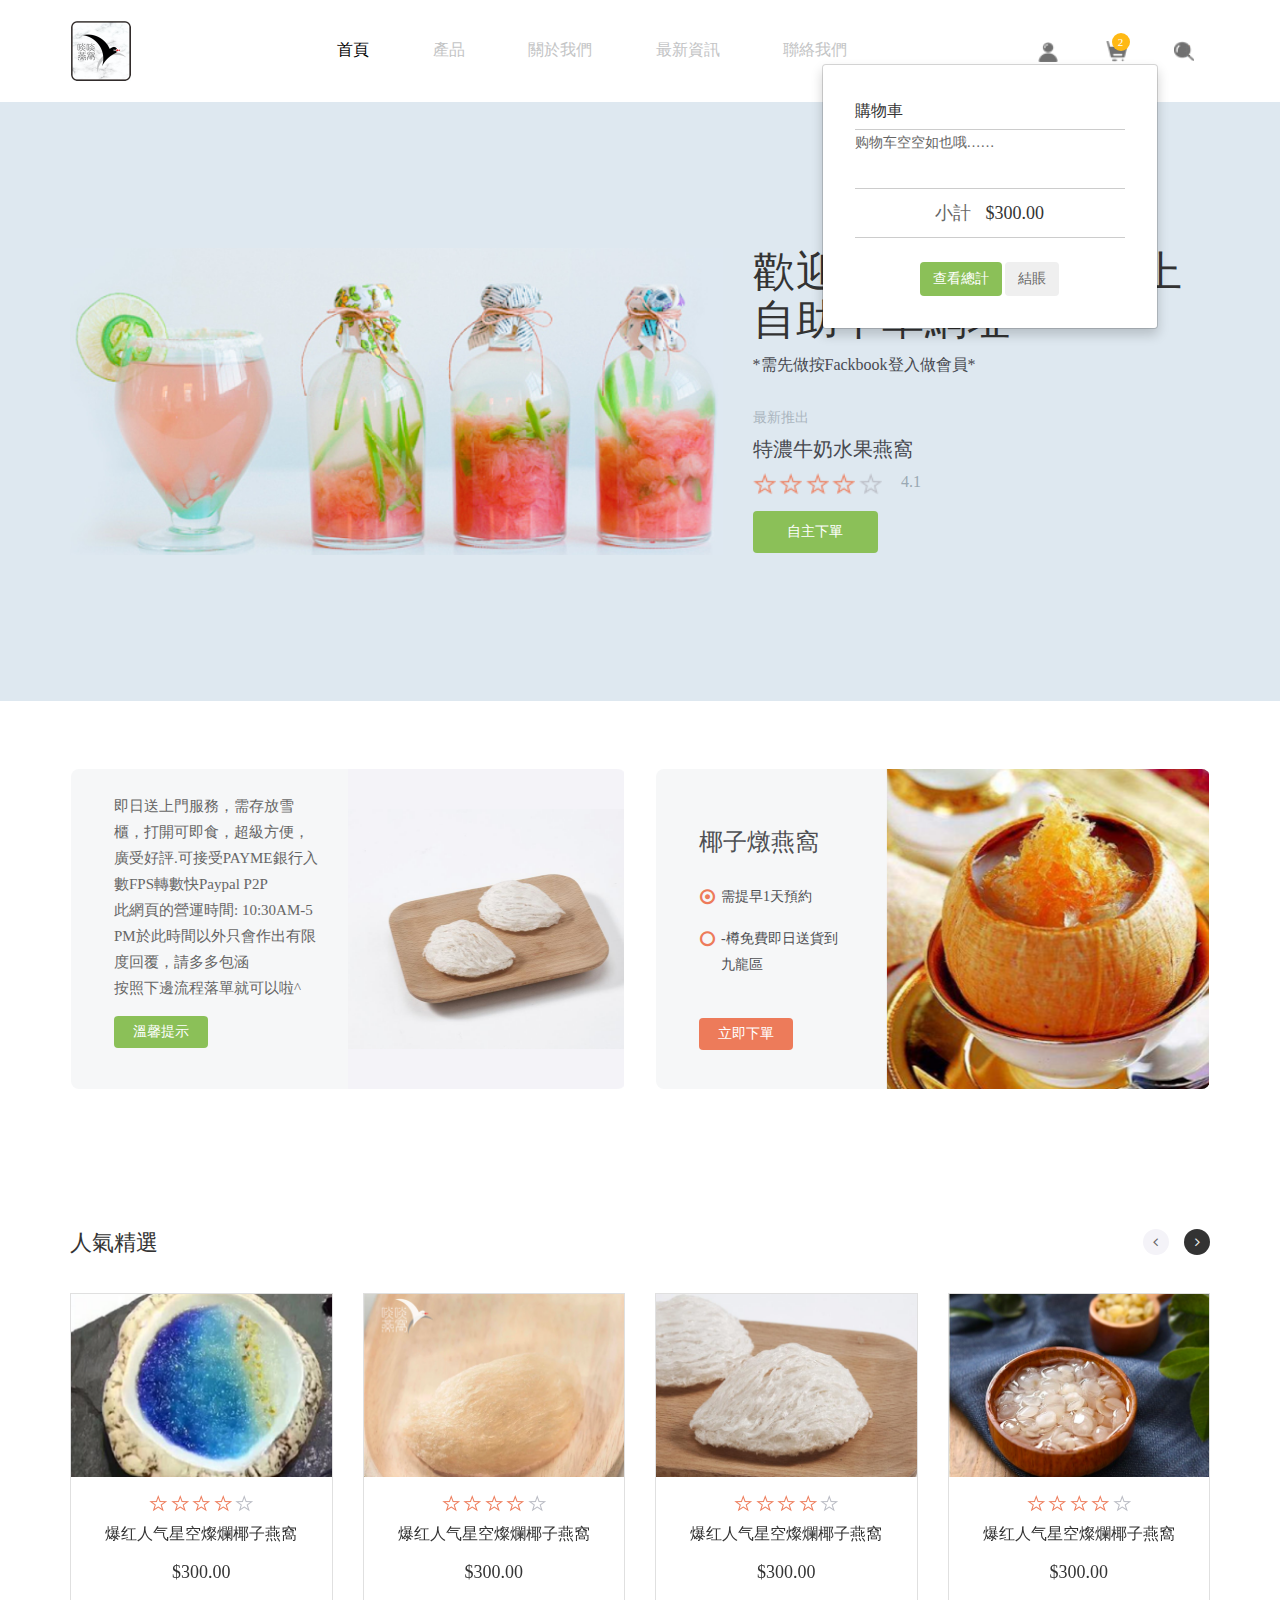
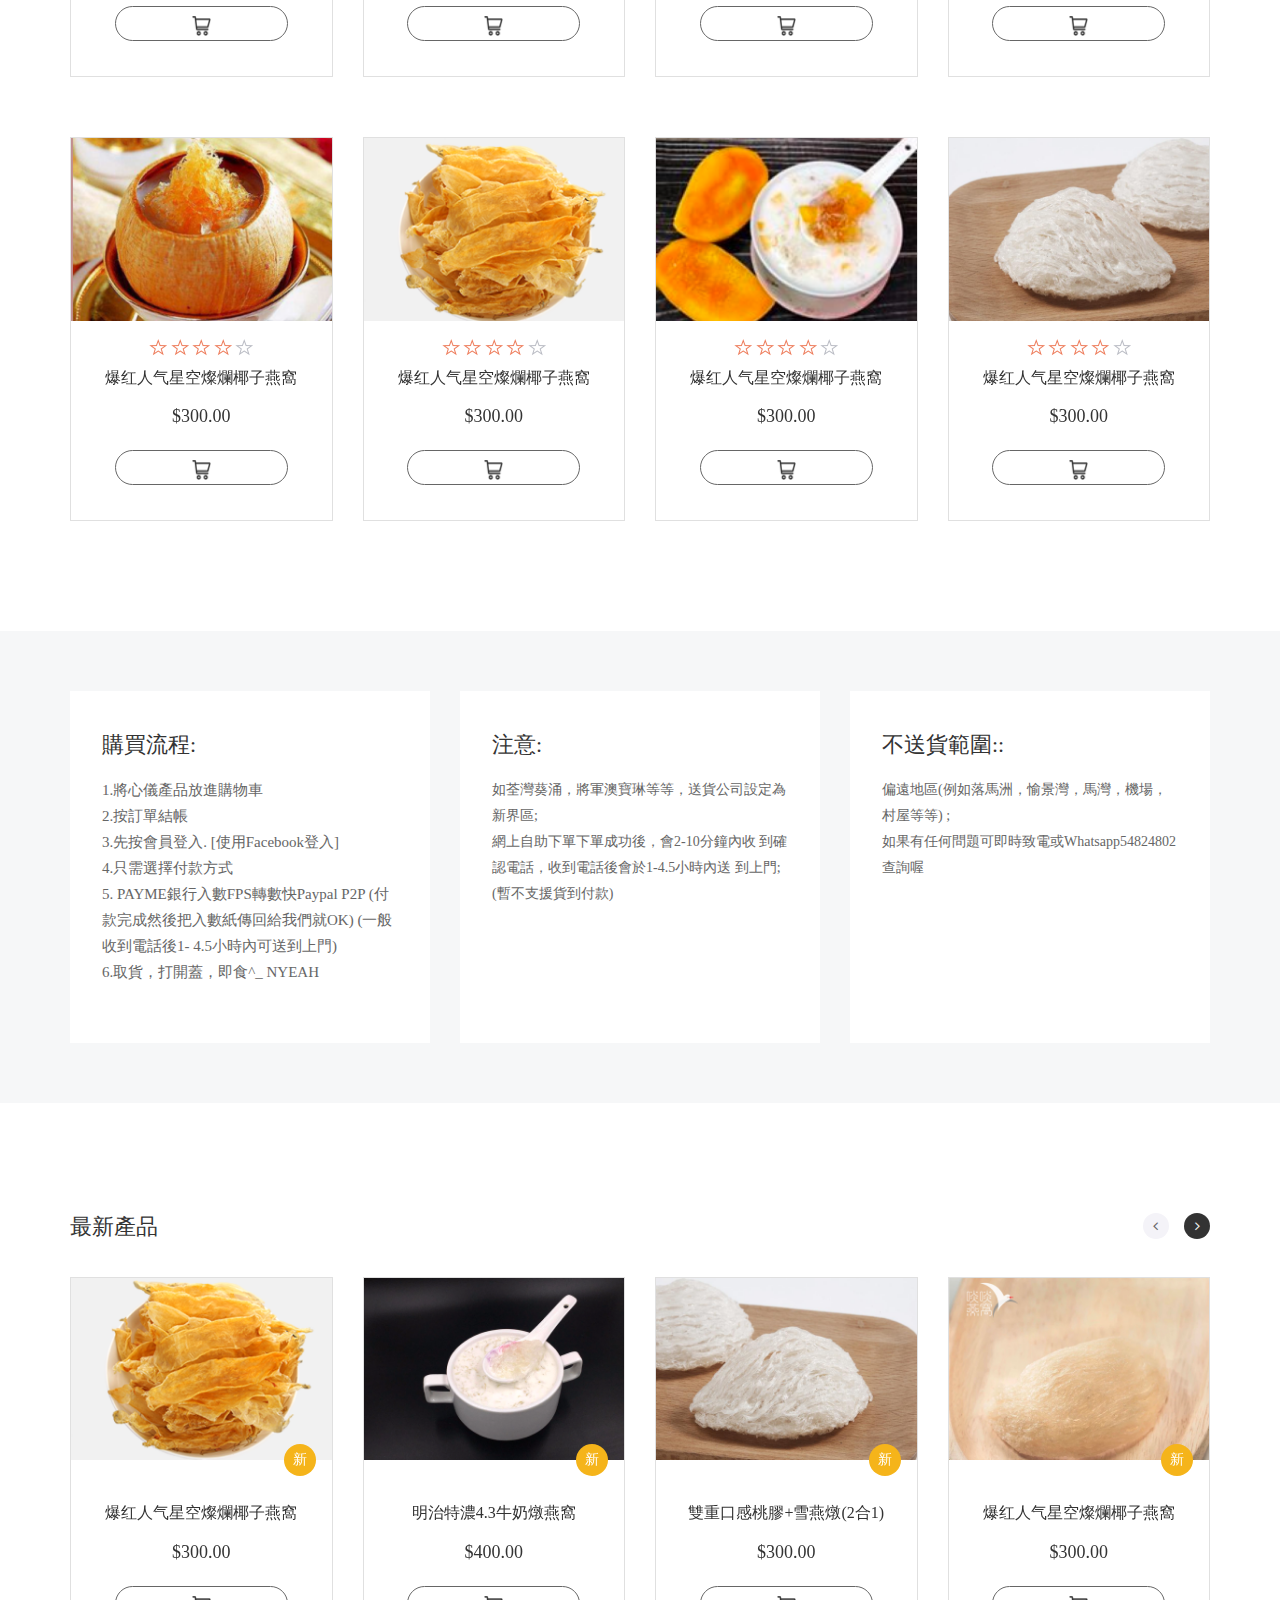
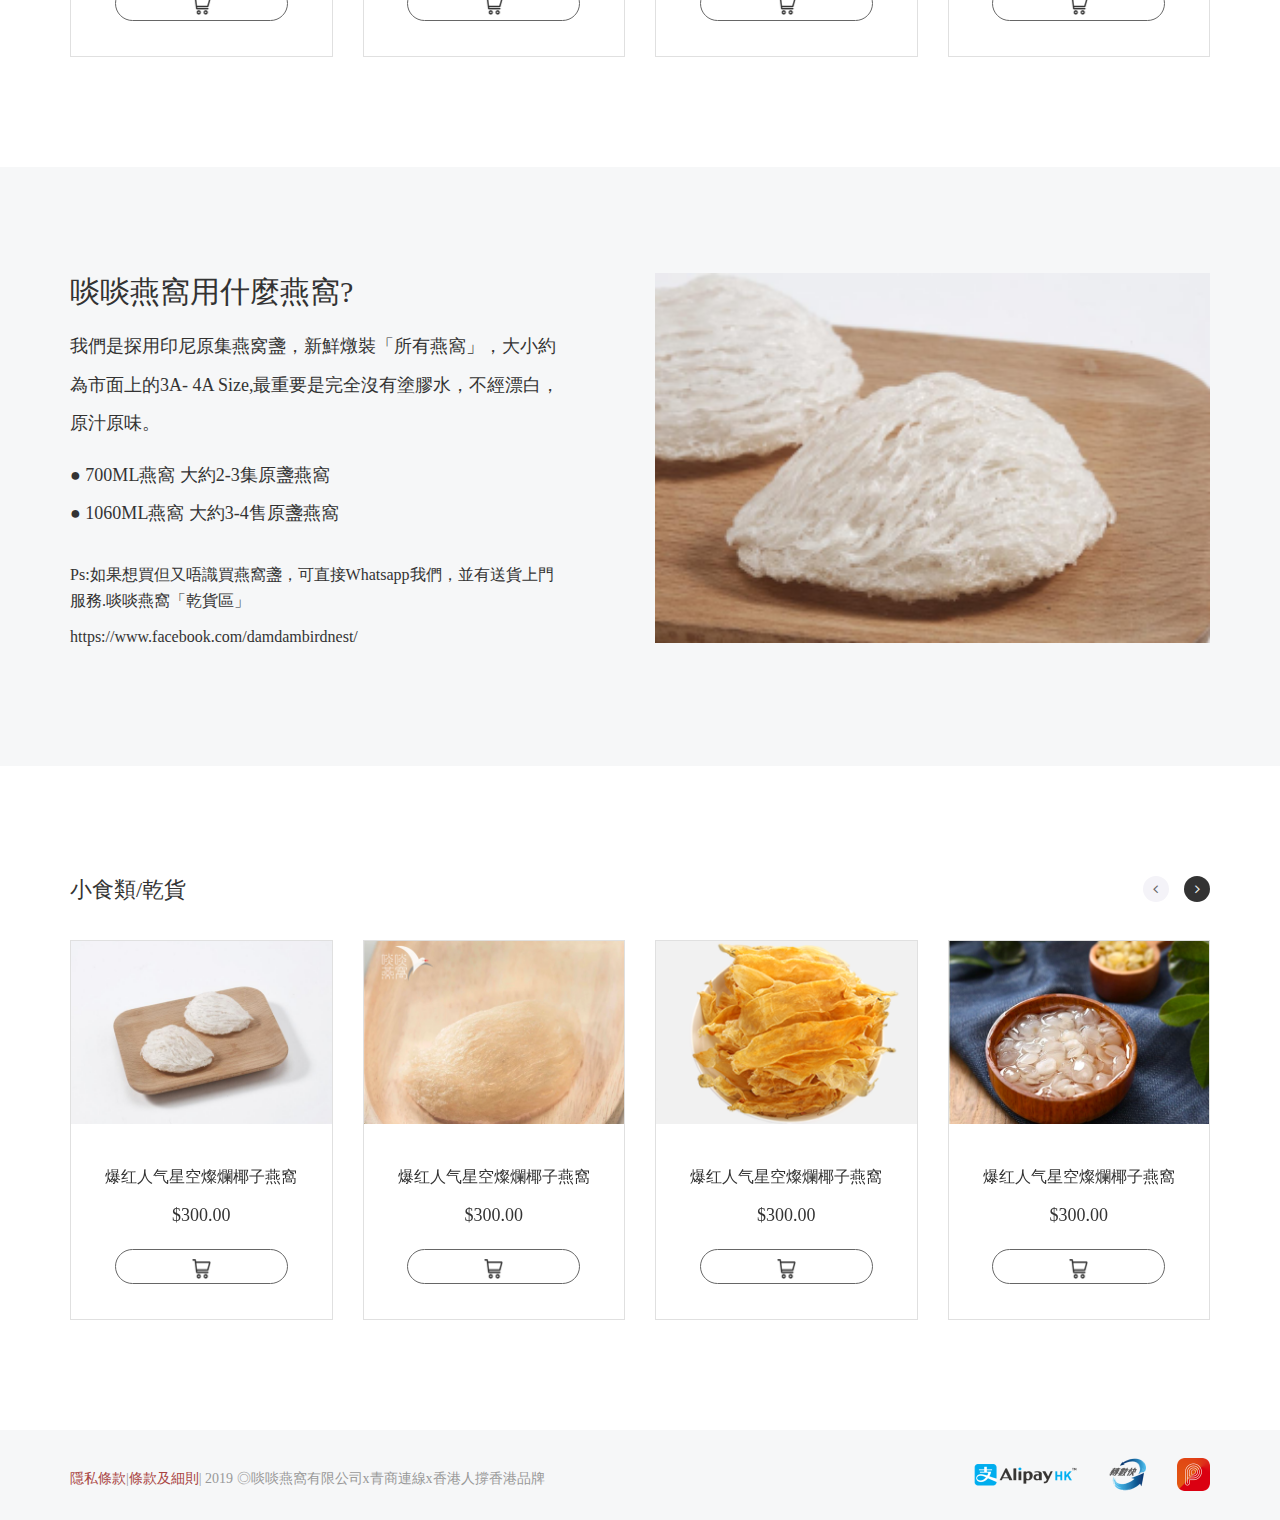
==== commit e4c8b77e: "购物车添加成功" ====
--- a/index.html
+++ b/index.html
@@ -64,74 +64,30 @@
                                 <div class="dropMenu-title">
                                     <h4 class="mini-cart-title">購物車</h4>
                                 </div>
-                                <ul class="dropMenu-content">
-                                    <li>
-                                        <button type="button" class="close closeBtn" aria-label="Close"><span aria-hidden="true">&times;</span></button>
-                                        <div class="clearfix"></div>
-                                        <article class="clearfix miniCartInfo">
-                                            <div class="miniCart-left">
-                                                <img src="images/aboutus.png" alt=""/>
-                                            </div>
-                                            <div class="miniCart-right">
-                                                <h4 class="card-title g-font-family-Regular g-line-height-21">
-                                                    <a href="">雙重口感桃膠+雪燕燉(2合1)</a>
-                                                </h4>
-                                                <div class="priceAndNumber g-mt-15">
-                                                    <h3 class="g-font-size-18 g-font-family-bold pull-left">300.00</h3>
-                                                    <div class="input-group-add pull-right text-center">
-                                                        <a class="jianshao" href="javascript:void(0)" href="">-</a>
-                                                        <span type="text" class="text-center g-color-gray-dark-v4 two g-font-size-12 number" placeholder="1" aria-describedby="sizing-addon2">1</span>
-                                                         <a class="add1" href="javascript:void(0)">+</a>
-                                                    </div>
-                                                </div>
-                                            </div>
-                                        </article>
-                                    </li>
-                                    <li>
-                                        <button type="button" class="close closeBtn" aria-label="Close"><span aria-hidden="true">&times;</span></button>
-                                        <div class="clearfix"></div>
-                                        <article class="clearfix miniCartInfo">
-                                            <div class="miniCart-left">
-                                                <img src="images/aboutus.png" alt=""/>
-                                            </div>
-                                            <div class="miniCart-right">
-                                                <h4 class="card-title g-font-family-Regular g-line-height-21">
-                                                    <a href="">雙重口感桃膠+雪燕燉(2合1)</a>
-                                                </h4>
-                                                <div class="priceAndNumber g-mt-15">
-                                                    <h3 class="g-font-size-18 g-font-family-bold pull-left">300.00</h3>
-                                                    <div class="input-group-add pull-right text-center">
-                                                        <a class="jianshao" href="javascript:void(0)" href="">-</a>
-                                                        <span type="text" class="text-center g-color-gray-dark-v4 two g-font-size-12 number" placeholder="1" aria-describedby="sizing-addon2">1</span>
-                                                        <a class="add1" href="javascript:void(0)">+</a>
-                                                    </div>
-                                                </div>
-                                            </div>
-                                        </article>
-                                    </li>
-                                    <li>
-                                        <button type="button" class="close closeBtn" aria-label="Close"><span aria-hidden="true">&times;</span></button>
-                                        <div class="clearfix"></div>
-                                        <article class="clearfix miniCartInfo">
-                                            <div class="miniCart-left">
-                                                <img src="images/aboutus.png" alt=""/>
-                                            </div>
-                                            <div class="miniCart-right">
-                                                <h4 class="card-title g-font-family-Regular g-line-height-21">
-                                                    <a href="">雙重口感桃膠+雪燕燉(2合1)</a>
-                                                </h4>
-                                                <div class="priceAndNumber g-mt-15">
-                                                    <h3 class="g-font-size-18 g-font-family-bold pull-left">300.00</h3>
-                                                    <div class="input-group-add pull-right text-center">
-                                                        <a class="jianshao" href="javascript:void(0)" href="">-</a>
-                                                        <span type="text" class="text-center g-color-gray-dark-v4 two g-font-size-12 number" placeholder="1" aria-describedby="sizing-addon2">1</span>
-                                                        <a class="add1" href="javascript:void(0)">+</a>
-                                                    </div>
-                                                </div>
-                                            </div>
-                                        </article>
-                                    </li>
-                                </ul>
+                                <div class="dropMenu-content" id="shoppingList">
+                                    <!--<li>-->
+                                        <!--<button type="button" class="close closeBtn" aria-label="Close"><span aria-hidden="true">&times;</span></button>-->
+                                        <!--<div class="clearfix"></div>-->
+                                        <!--<article class="clearfix miniCartInfo">-->
+                                            <!--<div class="miniCart-left">-->
+                                                <!--<img src="images/aboutus.png" alt=""/>-->
+                                            <!--</div>-->
+                                            <!--<div class="miniCart-right">-->
+                                                <!--<h4 class="card-title g-font-family-Regular g-line-height-21">-->
+                                                    <!--<a href="">雙重口感桃膠+雪燕燉(2合1)</a>-->
+                                                <!--</h4>-->
+                                                <!--<div class="priceAndNumber g-mt-15">-->
+                                                    <!--<h3 class="g-font-size-18 g-font-family-bold pull-left">300.00</h3>-->
+                                                    <!--<div class="input-group-add pull-right text-center">-->
+                                                        <!--<a class="jianshao" href="javascript:void(0)" href="">-</a>-->
+                                                        <!--<span type="text" class="text-center g-color-gray-dark-v4 two g-font-size-12 number" placeholder="1" aria-describedby="sizing-addon2">1</span>-->
+                                                         <!--<a class="add1" href="javascript:void(0)">+</a>-->
+                                                    <!--</div>-->
+                                                <!--</div>-->
+                                            <!--</div>-->
+                                        <!--</article>-->
+                                    <!--</li>-->
+                                </div>
                                 <p class="cartCount g-font-size-18">小計 <span class="g-font-family-bold g-color-gray-dark-v2 g-pl-10">$300.00</span></p>
                                 <div class="clearfix text-center">
                                     <button type="button" class="btn g-font-size-14 g-bg-green g-text-white">查看總計</button>
@@ -150,7 +106,6 @@
                     </div>
                 </div>
             </nav>
-
         </div>
     </header>
 
@@ -246,19 +201,19 @@
                         <div class="col-12 col-xs-6 col-md-3 g-mb-60" pid="1001">
                             <div class="cardInfo">
                                 <a class="img_wap" href="">
-                                    <img class="card-img-top figure-img d-block mb-0" src="images/pli-img01.png" alt="First slide">
-                                </a>
-                                <div class="card-body text-center g-pb-35 g-px-16">
-                                    <div class="starIcon">
-                                        <img class="d-inline-block" src="images/Star 1.png" alt=""/>
-                                        <img class="d-inline-block" src="images/Star 1.png" alt=""/>
-                                        <img class="d-inline-block" src="images/Star 1.png" alt=""/>
-                                        <img class="d-inline-block" src="images/Star 1.png" alt=""/>
-                                        <img class="d-inline-block" src="images/Star 4.png" alt=""/>
-                                    </div>
-                                    <h4 class="card-title g-height-20 g-font-family-Regular"><a href="">爆红人气星空燦爛椰子燕窩</a></h4>
-                                    <h3 class="g-font-size-18 g-mb-20 g-mt-14 g-font-family-bold">$300.00</h3>
-                                    <a href="#" class="shoppingBtn"><img class="d-inline-block" src="images/blackShopping.png" alt=""/></a>
+                                    <img class="card-img-top figure-img d-block mb-0 productImg" src="images/pli-img01.png" alt="First slide">
+                                </a>
+                                <div class="card-body text-center g-pb-35 g-px-16">
+                                    <div class="starIcon">
+                                        <img class="d-inline-block" src="images/Star 1.png" alt=""/>
+                                        <img class="d-inline-block" src="images/Star 1.png" alt=""/>
+                                        <img class="d-inline-block" src="images/Star 1.png" alt=""/>
+                                        <img class="d-inline-block" src="images/Star 1.png" alt=""/>
+                                        <img class="d-inline-block" src="images/Star 4.png" alt=""/>
+                                    </div>
+                                    <h4 class="card-title g-height-20 g-font-family-Regular"><a class="productName" href="javascript:void(0)">爆红人气星空燦爛椰子燕窩</a></h4>
+                                    <h3 class="g-font-size-18 g-mb-20 g-mt-14 g-font-family-bold productPrice">$300.00</h3>
+                                    <a class="shoppingBtn" href="javascript:void(0)"><img class="d-inline-block" src="images/blackShopping.png" alt=""/></a>
                                 </div>
                             </div>
                         </div>
@@ -276,9 +231,9 @@
                                         <img class="d-inline-block" src="images/Star 1.png" alt=""/>
                                         <img class="d-inline-block" src="images/Star 4.png" alt=""/>
                                     </div>
-                                    <h4 class="card-title g-font-family-Regular"><a href="">爆红人气星空燦爛椰子燕窩</a></h4>
-                                    <h3 class="g-font-size-18 g-mb-20 g-mt-14 g-font-family-bold">$300.00</h3>
-                                    <a href="#" class="shoppingBtn"><img class="d-inline-block" src="images/blackShopping.png" alt=""/></a>
+                                    <h4 class="card-title g-font-family-Regular"><a class="productName" href="javascript:void(0)" >爆红人气星空燦爛椰子燕窩</a></h4>
+                                    <h3 class="g-font-size-18 g-mb-20 g-mt-14 g-font-family-bold productPrice">$300.00</h3>
+                                    <a href="javascript:void(0)" class="shoppingBtn"><img class="d-inline-block" src="images/blackShopping.png" alt=""/></a>
                                 </div>
                             </div>
                         </div>
@@ -296,9 +251,9 @@
                                         <img class="d-inline-block" src="images/Star 1.png" alt=""/>
                                         <img class="d-inline-block" src="images/Star 4.png" alt=""/>
                                     </div>
-                                    <h4 class="card-title g-font-family-Regular"><a href="">爆红人气星空燦爛椰子燕窩</a></h4>
-                                    <h3 class="g-font-size-18 g-mb-20 g-mt-14 g-font-family-bold">$300.00</h3>
-                                    <a href="#" class="shoppingBtn"><img class="d-inline-block" src="images/blackShopping.png" alt=""/></a>
+                                    <h4 class="card-title g-font-family-Regular"><a class="productName" href="javascript:void(0)" >爆红人气星空燦爛椰子燕窩</a></h4>
+                                    <h3 class="g-font-size-18 g-mb-20 g-mt-14 g-font-family-bold productPrice">$300.00</h3>
+                                    <a href="javascript:void(0)" class="shoppingBtn"><img class="d-inline-block" src="images/blackShopping.png" alt=""/></a>
                                 </div>
                             </div>
                         </div>
@@ -316,9 +271,9 @@
                                         <img class="d-inline-block" src="images/Star 1.png" alt=""/>
                                         <img class="d-inline-block" src="images/Star 4.png" alt=""/>
                                     </div>
-                                    <h4 class="card-title g-font-family-Regular"><a href="">爆红人气星空燦爛椰子燕窩</a></h4>
-                                    <h3 class="g-font-size-18 g-mb-20 g-mt-14 g-font-family-bold">$300.00</h3>
-                                    <a href="#" class="shoppingBtn"><img class="d-inline-block" src="images/blackShopping.png" alt=""/></a>
+                                    <h4 class="card-title g-font-family-Regular"><a class="productName" href="javascript:void(0)" >爆红人气星空燦爛椰子燕窩</a></h4>
+                                    <h3 class="g-font-size-18 g-mb-20 g-mt-14 g-font-family-bold productPrice">$300.00</h3>
+                                    <a href="javascript:void(0)" class="shoppingBtn"><img class="d-inline-block" src="images/blackShopping.png" alt=""/></a>
                                 </div>
                             </div>
                         </div>
@@ -336,9 +291,9 @@
                                         <img class="d-inline-block" src="images/Star 1.png" alt=""/>
                                         <img class="d-inline-block" src="images/Star 4.png" alt=""/>
                                     </div>
-                                    <h4 class="card-title  g-font-family-Regular"><a href="">爆红人气星空燦爛椰子燕窩</a></h4>
-                                    <h3 class="g-font-size-18 g-mb-20 g-mt-14 g-font-family-bold">$300.00</h3>
-                                    <a href="#" class="shoppingBtn"><img class="d-inline-block" src="images/blackShopping.png" alt=""/></a>
+                                    <h4 class="card-title  g-font-family-Regular"><a class="productName" href="javascript:void(0)" >爆红人气星空燦爛椰子燕窩</a></h4>
+                                    <h3 class="g-font-size-18 g-mb-20 g-mt-14 g-font-family-bold productPrice">$300.00</h3>
+                                    <a href="javascript:void(0)" class="shoppingBtn"><img class="d-inline-block" src="images/blackShopping.png" alt=""/></a>
                                 </div>
                             </div>
                         </div>
@@ -355,9 +310,9 @@
                                         <img class="d-inline-block" src="images/Star 1.png" alt=""/>
                                         <img class="d-inline-block" src="images/Star 4.png" alt=""/>
                                     </div>
-                                    <h4 class="card-title g-font-family-Regular"><a href="">爆红人气星空燦爛椰子燕窩</a></h4>
-                                    <h3 class="g-font-size-18 g-mb-20 g-mt-14 g-font-family-bold">$300.00</h3>
-                                    <a href="#" class="shoppingBtn"><img class="d-inline-block" src="images/blackShopping.png" alt=""/></a>
+                                    <h4 class="card-title g-font-family-Regular"><a class="productName" href="javascript:void(0)" >爆红人气星空燦爛椰子燕窩</a></h4>
+                                    <h3 class="g-font-size-18 g-mb-20 g-mt-14 g-font-family-bold productPrice">$300.00</h3>
+                                    <a href="javascript:void(0)" class="shoppingBtn"><img class="d-inline-block" src="images/blackShopping.png" alt=""/></a>
                                 </div>
                             </div>
                         </div>
@@ -375,9 +330,9 @@
                                         <img class="d-inline-block" src="images/Star 1.png" alt=""/>
                                         <img class="d-inline-block" src="images/Star 4.png" alt=""/>
                                     </div>
-                                    <h4 class="card-title g-font-family-Regular"><a href="">爆红人气星空燦爛椰子燕窩</a></h4>
-                                    <h3 class="g-font-size-18 g-mb-20 g-mt-14 g-font-family-bold">$300.00</h3>
-                                    <a href="#" class="shoppingBtn"><img class="d-inline-block" src="images/blackShopping.png" alt=""/></a>
+                                    <h4 class="card-title g-font-family-Regular"><a class="productName" href="javascript:void(0)" >爆红人气星空燦爛椰子燕窩</a></h4>
+                                    <h3 class="g-font-size-18 g-mb-20 g-mt-14 g-font-family-bold productPrice">$300.00</h3>
+                                    <a href="javascript:void(0)" class="shoppingBtn"><img class="d-inline-block" src="images/blackShopping.png" alt=""/></a>
                                 </div>
                             </div>
                         </div>
@@ -394,9 +349,9 @@
                                         <img class="d-inline-block" src="images/Star 1.png" alt=""/>
                                         <img class="d-inline-block" src="images/Star 4.png" alt=""/>
                                     </div>
-                                    <h4 class="card-title g-font-family-Regular"><a href="">爆红人气星空燦爛椰子燕窩</a></h4>
-                                    <h3 class="g-font-size-18 g-mb-20 g-mt-14 g-font-family-bold">$300.00</h3>
-                                    <a href="#" class="shoppingBtn"><img class="d-inline-block" src="images/blackShopping.png" alt=""/></a>
+                                    <h4 class="card-title g-font-family-Regular"><a class="productName" href="javascript:void(0)" >爆红人气星空燦爛椰子燕窩</a></h4>
+                                    <h3 class="g-font-size-18 g-mb-20 g-mt-14 g-font-family-bold productPrice">$300.00</h3>
+                                    <a href="javascript:void(0)" class="shoppingBtn"><img class="d-inline-block" src="images/blackShopping.png" alt=""/></a>
                                 </div>
                             </div>
                         </div>
@@ -417,9 +372,9 @@
                                         <img class="d-inline-block" src="images/Star 1.png" alt=""/>
                                         <img class="d-inline-block" src="images/Star 4.png" alt=""/>
                                     </div>
-                                    <h4 class="card-title g-height-20 g-font-family-Regular"><a href="">爆红人气星空燦爛椰子燕窩</a></h4>
-                                    <h3 class="g-font-size-18 g-mb-20 g-mt-14 g-font-family-bold">$300.00</h3>
-                                    <a href="#" class="shoppingBtn"><img class="d-inline-block" src="images/blackShopping.png" alt=""/></a>
+                                    <h4 class="card-title g-height-20 g-font-family-Regular"><a class="productName" href="javascript:void(0)" >爆红人气星空燦爛椰子燕窩</a></h4>
+                                    <h3 class="g-font-size-18 g-mb-20 g-mt-14 g-font-family-bold productPrice">$300.00</h3>
+                                    <a href="javascript:void(0)" class="shoppingBtn"><img class="d-inline-block" src="images/blackShopping.png" alt=""/></a>
                                 </div>
                             </div>
                         </div>
@@ -437,9 +392,9 @@
                                         <img class="d-inline-block" src="images/Star 1.png" alt=""/>
                                         <img class="d-inline-block" src="images/Star 4.png" alt=""/>
                                     </div>
-                                    <h4 class="card-title g-font-family-Regular"><a href="">爆红人气星空燦爛椰子燕窩</a></h4>
-                                    <h3 class="g-font-size-18 g-mb-20 g-mt-14 g-font-family-bold">$300.00</h3>
-                                    <a href="#" class="shoppingBtn"><img class="d-inline-block" src="images/blackShopping.png" alt=""/></a>
+                                    <h4 class="card-title g-font-family-Regular"><a class="productName" href="javascript:void(0)" >爆红人气星空燦爛椰子燕窩</a></h4>
+                                    <h3 class="g-font-size-18 g-mb-20 g-mt-14 g-font-family-bold productPrice">$300.00</h3>
+                                    <a href="javascript:void(0)" class="shoppingBtn"><img class="d-inline-block" src="images/blackShopping.png" alt=""/></a>
                                 </div>
                             </div>
                         </div>
@@ -457,9 +412,9 @@
                                         <img class="d-inline-block" src="images/Star 1.png" alt=""/>
                                         <img class="d-inline-block" src="images/Star 4.png" alt=""/>
                                     </div>
-                                    <h4 class="card-title g-font-family-Regular"><a href="">爆红人气星空燦爛椰子燕窩</a></h4>
-                                    <h3 class="g-font-size-18 g-mb-20 g-mt-14 g-font-family-bold">$300.00</h3>
-                                    <a href="#" class="shoppingBtn"><img class="d-inline-block" src="images/blackShopping.png" alt=""/></a>
+                                    <h4 class="card-title g-font-family-Regular"><a class="productName" href="javascript:void(0)" >爆红人气星空燦爛椰子燕窩</a></h4>
+                                    <h3 class="g-font-size-18 g-mb-20 g-mt-14 g-font-family-bold productPrice">$300.00</h3>
+                                    <a href="javascript:void(0)" class="shoppingBtn"><img class="d-inline-block" src="images/blackShopping.png" alt=""/></a>
                                 </div>
                             </div>
                         </div>
@@ -477,9 +432,9 @@
                                         <img class="d-inline-block" src="images/Star 1.png" alt=""/>
                                         <img class="d-inline-block" src="images/Star 4.png" alt=""/>
                                     </div>
-                                    <h4 class="card-title g-font-family-Regular"><a href="">爆红人气星空燦爛椰子燕窩</a></h4>
-                                    <h3 class="g-font-size-18 g-mb-20 g-mt-14 g-font-family-bold">$300.00</h3>
-                                    <a href="#" class="shoppingBtn"><img class="d-inline-block" src="images/blackShopping.png" alt=""/></a>
+                                    <h4 class="card-title g-font-family-Regular"><a class="productName" href="javascript:void(0)" >爆红人气星空燦爛椰子燕窩</a></h4>
+                                    <h3 class="g-font-size-18 g-mb-20 g-mt-14 g-font-family-bold productPrice">$300.00</h3>
+                                    <a href="javascript:void(0)" class="shoppingBtn"><img class="d-inline-block" src="images/blackShopping.png" alt=""/></a>
                                 </div>
                             </div>
                         </div>
@@ -497,9 +452,9 @@
                                         <img class="d-inline-block" src="images/Star 1.png" alt=""/>
                                         <img class="d-inline-block" src="images/Star 4.png" alt=""/>
                                     </div>
-                                    <h4 class="card-title  g-font-family-Regular"><a href="">爆红人气星空燦爛椰子燕窩</a></h4>
-                                    <h3 class="g-font-size-18 g-mb-20 g-mt-14 g-font-family-bold">$300.00</h3>
-                                    <a href="#" class="shoppingBtn"><img class="d-inline-block" src="images/blackShopping.png" alt=""/></a>
+                                    <h4 class="card-title  g-font-family-Regular"><a class="productName" href="javascript:void(0)" >爆红人气星空燦爛椰子燕窩</a></h4>
+                                    <h3 class="g-font-size-18 g-mb-20 g-mt-14 g-font-family-bold productPrice">$300.00</h3>
+                                    <a href="javascript:void(0)" class="shoppingBtn"><img class="d-inline-block" src="images/blackShopping.png" alt=""/></a>
                                 </div>
                             </div>
                         </div>
@@ -516,9 +471,9 @@
                                         <img class="d-inline-block" src="images/Star 1.png" alt=""/>
                                         <img class="d-inline-block" src="images/Star 4.png" alt=""/>
                                     </div>
-                                    <h4 class="card-title g-font-family-Regular"><a href="">爆红人气星空燦爛椰子燕窩</a></h4>
-                                    <h3 class="g-font-size-18 g-mb-20 g-mt-14 g-font-family-bold">$300.00</h3>
-                                    <a href="#" class="shoppingBtn"><img class="d-inline-block" src="images/blackShopping.png" alt=""/></a>
+                                    <h4 class="card-title g-font-family-Regular"><a class="productName" href="javascript:void(0)" >爆红人气星空燦爛椰子燕窩</a></h4>
+                                    <h3 class="g-font-size-18 g-mb-20 g-mt-14 g-font-family-bold productPrice">$300.00</h3>
+                                    <a href="javascript:void(0)" class="shoppingBtn"><img class="d-inline-block" src="images/blackShopping.png" alt=""/></a>
                                 </div>
                             </div>
                         </div>
@@ -536,9 +491,9 @@
                                         <img class="d-inline-block" src="images/Star 1.png" alt=""/>
                                         <img class="d-inline-block" src="images/Star 4.png" alt=""/>
                                     </div>
-                                    <h4 class="card-title g-font-family-Regular"><a href="">爆红人气星空燦爛椰子燕窩</a></h4>
-                                    <h3 class="g-font-size-18 g-mb-20 g-mt-14 g-font-family-bold">$300.00</h3>
-                                    <a href="#" class="shoppingBtn"><img class="d-inline-block" src="images/blackShopping.png" alt=""/></a>
+                                    <h4 class="card-title g-font-family-Regular"><a class="productName" href="javascript:void(0)" >爆红人气星空燦爛椰子燕窩</a></h4>
+                                    <h3 class="g-font-size-18 g-mb-20 g-mt-14 g-font-family-bold productPrice">$300.00</h3>
+                                    <a href="javascript:void(0)" class="shoppingBtn"><img class="d-inline-block" src="images/blackShopping.png" alt=""/></a>
                                 </div>
                             </div>
                         </div>
@@ -555,9 +510,9 @@
                                         <img class="d-inline-block" src="images/Star 1.png" alt=""/>
                                         <img class="d-inline-block" src="images/Star 4.png" alt=""/>
                                     </div>
-                                    <h4 class="card-title g-font-family-Regular"><a href="">爆红人气星空燦爛椰子燕窩</a></h4>
-                                    <h3 class="g-font-size-18 g-mb-20 g-mt-14 g-font-family-bold">$300.00</h3>
-                                    <a href="#" class="shoppingBtn"><img class="d-inline-block" src="images/blackShopping.png" alt=""/></a>
+                                    <h4 class="card-title g-font-family-Regular"><a class="productName" href="javascript:void(0)" >爆红人气星空燦爛椰子燕窩</a></h4>
+                                    <h3 class="g-font-size-18 g-mb-20 g-mt-14 g-font-family-bold productPrice">$300.00</h3>
+                                    <a href="javascript:void(0)" class="shoppingBtn"><img class="d-inline-block" src="images/blackShopping.png" alt=""/></a>
                                 </div>
                             </div>
                         </div>
@@ -641,9 +596,9 @@
                                         <div class="newIcon text-center">新</div>
                                     </a>
                                     <div class="card-body text-center pt-2 g-pb-35 g-px-16">
-                                        <h4 class="card-title mt-4 mb-2 g-height-20 overflow-hidden g-font-family-Regular g-mt-30"><a href="">爆红人气星空燦爛椰子燕窩</a></h4>
-                                        <h3 class="g-font-size-18 g-mb-20 g-mt-14 g-font-family-bold">$300.00</h3>
-                                        <a href="#" class="shoppingBtn pb-2 px-5"><img class="d-inline-block" src="images/blackShopping.png" alt=""></a>
+                                        <h4 class="card-title mt-4 mb-2 g-height-20 overflow-hidden g-font-family-Regular g-mt-30"><a class="productName" href="javascript:void(0)">爆红人气星空燦爛椰子燕窩</a></h4>
+                                        <h3 class="g-font-size-18 g-mb-20 g-mt-14 g-font-family-bold productPrice">$300.00</h3>
+                                        <a href="javascript:void(0)" class="shoppingBtn pb-2 px-5"><img class="d-inline-block" src="images/blackShopping.png" alt=""></a>
                                     </div>
                                 </div>
                             </div>
@@ -655,9 +610,9 @@
                                     </a>
                                     <div class="card-body text-center pt-2 g-pb-35 g-px-16">
                                         <h4 class="card-title mt-4 mb-2 g-height-20 overflow-hidden g-font-family-Regular g-mt-30">
-                                            <a href="">明治特濃4.3牛奶燉燕窩</a></h4>
-                                        <h3 class="g-font-size-18 g-mb-20 g-mt-14 g-font-family-bold">$400.00</h3>
-                                        <a href="#" class="shoppingBtn pb-2 px-5"><img class="d-inline-block" src="images/blackShopping.png" alt=""></a>
+                                            <a class="productName" href="javascript:void(0)">明治特濃4.3牛奶燉燕窩</a></h4>
+                                        <h3 class="g-font-size-18 g-mb-20 g-mt-14 g-font-family-bold productPrice">$400.00</h3>
+                                        <a href="javascript:void(0)" class="shoppingBtn pb-2 px-5"><img class="d-inline-block" src="images/blackShopping.png" alt=""></a>
                                     </div>
                                 </div>
                             </div>
@@ -669,9 +624,9 @@
                                     </a>
                                     <div class="card-body text-center pt-2 g-pb-35 g-px-16">
                                         <h4 class="card-title mt-4 mb-2 g-height-20 overflow-hidden g-font-family-Regular g-mt-30">
-                                            <a href="">雙重口感桃膠+雪燕燉(2合1)</a></h4>
-                                        <h3 class="g-font-size-18 g-mb-20 g-mt-14 g-font-family-bold">$300.00</h3>
-                                        <a href="#" class="shoppingBtn pb-2 px-5"><img class="d-inline-block" src="images/blackShopping.png" alt=""></a>
+                                            <a class="productName" href="javascript:void(0)">雙重口感桃膠+雪燕燉(2合1)</a></h4>
+                                        <h3 class="g-font-size-18 g-mb-20 g-mt-14 g-font-family-bold productPrice">$300.00</h3>
+                                        <a href="javascript:void(0)" class="shoppingBtn pb-2 px-5"><img class="d-inline-block" src="images/blackShopping.png" alt=""></a>
                                     </div>
                                 </div>
                             </div>
@@ -683,9 +638,9 @@
                                     </a>
                                     <div class="card-body text-center pt-2 g-pb-35 g-px-16">
                                         <h4 class="card-title mt-4 mb-2 g-height-20 overflow-hidden g-font-family-Regular g-mt-30">
-                                            <a href="">爆红人气星空燦爛椰子燕窩</a></h4>
-                                        <h3 class="g-font-size-18 g-mb-20 g-mt-14 g-font-family-bold">$300.00</h3>
-                                        <a href="#" class="shoppingBtn pb-2 px-5"><img class="d-inline-block" src="images/blackShopping.png" alt=""></a>
+                                            <a class="productName" href="javascript:void(0)">爆红人气星空燦爛椰子燕窩</a></h4>
+                                        <h3 class="g-font-size-18 g-mb-20 g-mt-14 g-font-family-bold productPrice">$300.00</h3>
+                                        <a href="javascript:void(0)" class="shoppingBtn pb-2 px-5"><img class="d-inline-block" src="images/blackShopping.png" alt=""></a>
                                     </div>
                                 </div>
                             </div>
@@ -693,34 +648,6 @@
                     </div>
                     <div class="item">
                         <div class="row">
-                            <div class="col-12 col-xs-6 col-md-3 g-mb-40--md">
-                                <div class="cardInfo">
-                            <a class="img_wap" href="">
-                                <img class="card-img-top figure-img d-block mb-0" src="images/pli-img01澶囦唤 17.png" alt="First slide">
-                                <div class="newIcon text-center">新</div>
-                            </a>
-                            <div class="card-body text-center pt-2 g-pb-35 g-px-16">
-                                <h4 class="card-title mt-4 mb-2 g-height-20 overflow-hidden g-font-family-Regular g-mt-30">
-                                    <a href="">雙重口感桃膠+雪燕燉(2合1)</a></h4>
-                                <h3 class="g-font-size-18 g-mb-20 g-mt-14 g-font-family-bold">$300.00</h3>
-                                <a href="#" class="shoppingBtn pb-2 px-5"><img class="d-inline-block" src="images/blackShopping.png" alt=""></a>
-                            </div>
-                        </div>
-                    </div>
-                    <div class="col-12 col-xs-6 col-md-3 g-mb-40--md">
-                                <div class="cardInfo">
-                                    <a class="img_wap" href="">
-                                        <img class="card-img-top figure-img d-block mb-0" src="images/pli-img01澶囦唤 16.png" alt="First slide">
-                                        <div class="newIcon text-center">新</div>
-                                    </a>
-                                    <div class="card-body text-center pt-2 g-pb-35 g-px-16">
-                                        <h4 class="card-title mt-4 mb-2 g-height-20 overflow-hidden g-font-family-Regular g-mt-30">
-                                            <a href="">爆红人气星空燦爛椰子燕窩</a></h4>
-                                        <h3 class="g-font-size-18 g-mb-20 g-mt-14 g-font-family-bold">$300.00</h3>
-                                        <a href="#" class="shoppingBtn pb-2 px-5"><img class="d-inline-block" src="images/blackShopping.png" alt=""></a>
-                                    </div>
-                                </div>
-                            </div>
                             <div class="col-12 col-xs-6 col-md-3 g-mb-40--md">
                                 <div class="cardInfo">
                                     <a class="img_wap" href="">
@@ -728,9 +655,9 @@
                                         <div class="newIcon text-center">新</div>
                                     </a>
                                     <div class="card-body text-center pt-2 g-pb-35 g-px-16">
-                                        <h4 class="card-title mt-4 mb-2 g-height-20 overflow-hidden g-font-family-Regular g-mt-30"><a href="">爆红人气星空燦爛椰子燕窩</a></h4>
-                                        <h3 class="g-font-size-18 g-mb-20 g-mt-14 g-font-family-bold">$300.00</h3>
-                                        <a href="#" class="shoppingBtn pb-2 px-5"><img class="d-inline-block" src="images/blackShopping.png" alt=""></a>
+                                        <h4 class="card-title mt-4 mb-2 g-height-20 overflow-hidden g-font-family-Regular g-mt-30"><a class="productName" href="javascript:void(0)">爆红人气星空燦爛椰子燕窩</a></h4>
+                                        <h3 class="g-font-size-18 g-mb-20 g-mt-14 g-font-family-bold productPrice">$300.00</h3>
+                                        <a href="javascript:void(0)" class="shoppingBtn pb-2 px-5"><img class="d-inline-block" src="images/blackShopping.png" alt=""></a>
                                     </div>
                                 </div>
                             </div>
@@ -742,9 +669,37 @@
                                     </a>
                                     <div class="card-body text-center pt-2 g-pb-35 g-px-16">
                                         <h4 class="card-title mt-4 mb-2 g-height-20 overflow-hidden g-font-family-Regular g-mt-30">
-                                            <a href="">明治特濃4.3牛奶燉燕窩</a></h4>
-                                        <h3 class="g-font-size-18 g-mb-20 g-mt-14 g-font-family-bold">$400.00</h3>
-                                        <a href="#" class="shoppingBtn pb-2 px-5"><img class="d-inline-block" src="images/blackShopping.png" alt=""></a>
+                                            <a class="productName" href="javascript:void(0)">明治特濃4.3牛奶燉燕窩</a></h4>
+                                        <h3 class="g-font-size-18 g-mb-20 g-mt-14 g-font-family-bold productPrice">$400.00</h3>
+                                        <a href="javascript:void(0)" class="shoppingBtn pb-2 px-5"><img class="d-inline-block" src="images/blackShopping.png" alt=""></a>
+                                    </div>
+                                </div>
+                            </div>
+                            <div class="col-12 col-xs-6 col-md-3 g-mb-40--md">
+                                <div class="cardInfo">
+                                    <a class="img_wap" href="">
+                                        <img class="card-img-top figure-img d-block mb-0" src="images/pli-img01澶囦唤 17.png" alt="First slide">
+                                        <div class="newIcon text-center">新</div>
+                                    </a>
+                                    <div class="card-body text-center pt-2 g-pb-35 g-px-16">
+                                        <h4 class="card-title mt-4 mb-2 g-height-20 overflow-hidden g-font-family-Regular g-mt-30">
+                                            <a class="productName" href="javascript:void(0)">雙重口感桃膠+雪燕燉(2合1)</a></h4>
+                                        <h3 class="g-font-size-18 g-mb-20 g-mt-14 g-font-family-bold productPrice">$300.00</h3>
+                                        <a href="javascript:void(0)" class="shoppingBtn pb-2 px-5"><img class="d-inline-block" src="images/blackShopping.png" alt=""></a>
+                                    </div>
+                                </div>
+                            </div>
+                            <div class="col-12 col-xs-6 col-md-3 g-mb-40--md">
+                                <div class="cardInfo">
+                                    <a class="img_wap" href="">
+                                        <img class="card-img-top figure-img d-block mb-0" src="images/pli-img01澶囦唤 16.png" alt="First slide">
+                                        <div class="newIcon text-center">新</div>
+                                    </a>
+                                    <div class="card-body text-center pt-2 g-pb-35 g-px-16">
+                                        <h4 class="card-title mt-4 mb-2 g-height-20 overflow-hidden g-font-family-Regular g-mt-30">
+                                            <a class="productName" href="javascript:void(0)">爆红人气星空燦爛椰子燕窩</a></h4>
+                                        <h3 class="g-font-size-18 g-mb-20 g-mt-14 g-font-family-bold productPrice">$300.00</h3>
+                                        <a href="javascript:void(0)" class="shoppingBtn pb-2 px-5"><img class="d-inline-block" src="images/blackShopping.png" alt=""></a>
                                     </div>
                                 </div>
                             </div>
@@ -807,9 +762,9 @@
                                     <img class="card-img-top figure-img d-block mb-0" src="images/pli-img01澶囦唤 3.png" alt="First slide">
                                 </a>
                                 <div class="card-body text-center g-pb-35 g-px-16">
-                                    <h4 class="card-title  g-font-family-Regular g-mt-30"><a href="">爆红人气星空燦爛椰子燕窩</a></h4>
-                                    <h3 class="g-font-size-18 g-mb-20 g-mt-14 g-font-family-bold">$300.00</h3>
-                                    <a href="#" class="shoppingBtn"><img class="d-inline-block" src="images/blackShopping.png" alt=""/></a>
+                                    <h4 class="card-title  g-font-family-Regular g-mt-30"><a class="productName" href="javascript:void(0)">爆红人气星空燦爛椰子燕窩</a></h4>
+                                    <h3 class="g-font-size-18 g-mb-20 g-mt-14 g-font-family-bold productPrice">$300.00</h3>
+                                    <a href="javascript:void(0)" class="shoppingBtn"><img class="d-inline-block" src="images/blackShopping.png" alt=""/></a>
                                 </div>
                             </div>
                         </div>
@@ -819,9 +774,9 @@
                                     <img class="card-img-top figure-img d-block mb-0" src="images/pli-img01澶囦唤 16.png" alt="First slide">
                                 </a>
                                 <div class="card-body text-center g-pb-35 g-px-16">
-                                    <h4 class="card-title g-font-family-Regular g-mt-30"><a href="">爆红人气星空燦爛椰子燕窩</a></h4>
-                                    <h3 class="g-font-size-18 g-mb-20 g-mt-14 g-font-family-bold">$300.00</h3>
-                                    <a href="#" class="shoppingBtn"><img class="d-inline-block" src="images/blackShopping.png" alt=""/></a>
+                                    <h4 class="card-title g-font-family-Regular g-mt-30"><a class="productName" href="javascript:void(0)">爆红人气星空燦爛椰子燕窩</a></h4>
+                                    <h3 class="g-font-size-18 g-mb-20 g-mt-14 g-font-family-bold productPrice">$300.00</h3>
+                                    <a href="javascript:void(0)" class="shoppingBtn"><img class="d-inline-block" src="images/blackShopping.png" alt=""/></a>
                                 </div>
                             </div>
                         </div>
@@ -832,9 +787,9 @@
                                 </a>
 
                                 <div class="card-body text-center g-pb-35 g-px-16">
-                                    <h4 class="card-title g-font-family-Regular g-mt-30"><a href="">爆红人气星空燦爛椰子燕窩</a></h4>
-                                    <h3 class="g-font-size-18 g-mb-20 g-mt-14 g-font-family-bold">$300.00</h3>
-                                    <a href="#" class="shoppingBtn"><img class="d-inline-block" src="images/blackShopping.png" alt=""/></a>
+                                    <h4 class="card-title g-font-family-Regular g-mt-30"><a class="productName" href="javascript:void(0)">爆红人气星空燦爛椰子燕窩</a></h4>
+                                    <h3 class="g-font-size-18 g-mb-20 g-mt-14 g-font-family-bold productPrice">$300.00</h3>
+                                    <a href="javascript:void(0)" class="shoppingBtn"><img class="d-inline-block" src="images/blackShopping.png" alt=""/></a>
                                 </div>
                             </div>
                         </div>
@@ -844,62 +799,9 @@
                                     <img class="card-img-top figure-img d-block mb-0" src="images/pli-img01澶囦唤 18.png" alt="First slide">
                                 </a>
                                 <div class="card-body text-center g-pb-35 g-px-16">
-                                    <h4 class="card-title g-font-family-Regular g-mt-30"><a href="">爆红人气星空燦爛椰子燕窩</a></h4>
-                                    <h3 class="g-font-size-18 g-mb-20 g-mt-14 g-font-family-bold">$300.00</h3>
-                                    <a href="#" class="shoppingBtn"><img class="d-inline-block" src="images/blackShopping.png" alt=""/></a>
-                                </div>
-                            </div>
-                        </div>
-                    </div>
-                </div>
-                <div class="item">
-                    <div class="row">
-                        <div class="col-12 col-xs-6 col-md-3 g-mb-40--md">
-                            <div class="cardInfo">
-                                <a class="img_wap" href="">
-                                    <img class="card-img-top figure-img d-block mb-0" src="images/pli-img01澶囦唤 3.png" alt="First slide">
-                                </a>
-                                <div class="card-body text-center g-pb-35 g-px-16">
-                                    <h4 class="card-title  g-font-family-Regular g-mt-30"><a href="">爆红人气星空燦爛椰子燕窩</a></h4>
-                                    <h3 class="g-font-size-18 g-mb-20 g-mt-14 g-font-family-bold">$300.00</h3>
-                                    <a href="#" class="shoppingBtn"><img class="d-inline-block" src="images/blackShopping.png" alt=""/></a>
-                                </div>
-                            </div>
-                        </div>
-                        <div class="col-12 col-xs-6 col-md-3 g-mb-40--md">
-                            <div class="cardInfo">
-                                <a class="img_wap" href="">
-                                    <img class="card-img-top figure-img d-block mb-0" src="images/pli-img01澶囦唤 16.png" alt="First slide">
-                                </a>
-                                <div class="card-body text-center g-pb-35 g-px-16">
-                                    <h4 class="card-title g-font-family-Regular g-mt-30"><a href="">爆红人气星空燦爛椰子燕窩</a></h4>
-                                    <h3 class="g-font-size-18 g-mb-20 g-mt-14 g-font-family-bold">$300.00</h3>
-                                    <a href="#" class="shoppingBtn"><img class="d-inline-block" src="images/blackShopping.png" alt=""/></a>
-                                </div>
-                            </div>
-                        </div>
-                        <div class="col-12 col-xs-6 col-md-3 g-mb-40--md">
-                            <div class="cardInfo">
-                                <a class="img_wap" href="">
-                                    <img class="card-img-top figure-img d-block mb-0" src="images/pli-img01澶囦唤 2.png" alt="First slide">
-                                </a>
-
-                                <div class="card-body text-center g-pb-35 g-px-16">
-                                    <h4 class="card-title g-font-family-Regular g-mt-30"><a href="">爆红人气星空燦爛椰子燕窩</a></h4>
-                                    <h3 class="g-font-size-18 g-mb-20 g-mt-14 g-font-family-bold">$300.00</h3>
-                                    <a href="#" class="shoppingBtn"><img class="d-inline-block" src="images/blackShopping.png" alt=""/></a>
-                                </div>
-                            </div>
-                        </div>
-                        <div class="col-12 col-xs-6 col-md-3 g-mb-40--md">
-                            <div class="cardInfo">
-                                <a class="img_wap" href="">
-                                    <img class="card-img-top figure-img d-block mb-0" src="images/pli-img01澶囦唤 18.png" alt="First slide">
-                                </a>
-                                <div class="card-body text-center g-pb-35 g-px-16">
-                                    <h4 class="card-title g-font-family-Regular g-mt-30"><a href="">爆红人气星空燦爛椰子燕窩</a></h4>
-                                    <h3 class="g-font-size-18 g-mb-20 g-mt-14 g-font-family-bold">$300.00</h3>
-                                    <a href="#" class="shoppingBtn"><img class="d-inline-block" src="images/blackShopping.png" alt=""/></a>
+                                    <h4 class="card-title g-font-family-Regular g-mt-30"><a class="productName" href="javascript:void(0)">爆红人气星空燦爛椰子燕窩</a></h4>
+                                    <h3 class="g-font-size-18 g-mb-20 g-mt-14 g-font-family-bold productPrice">$300.00</h3>
+                                    <a href="javascript:void(0)" class="shoppingBtn"><img class="d-inline-block" src="images/blackShopping.png" alt=""/></a>
                                 </div>
                             </div>
                         </div>
--- a/css/main.css
+++ b/css/main.css
@@ -301,7 +301,7 @@
     width: 21rem;
     left: -15rem;
     padding:2rem;
-    display: none;
+    display: block;
     margin-top: 0;
 }
 
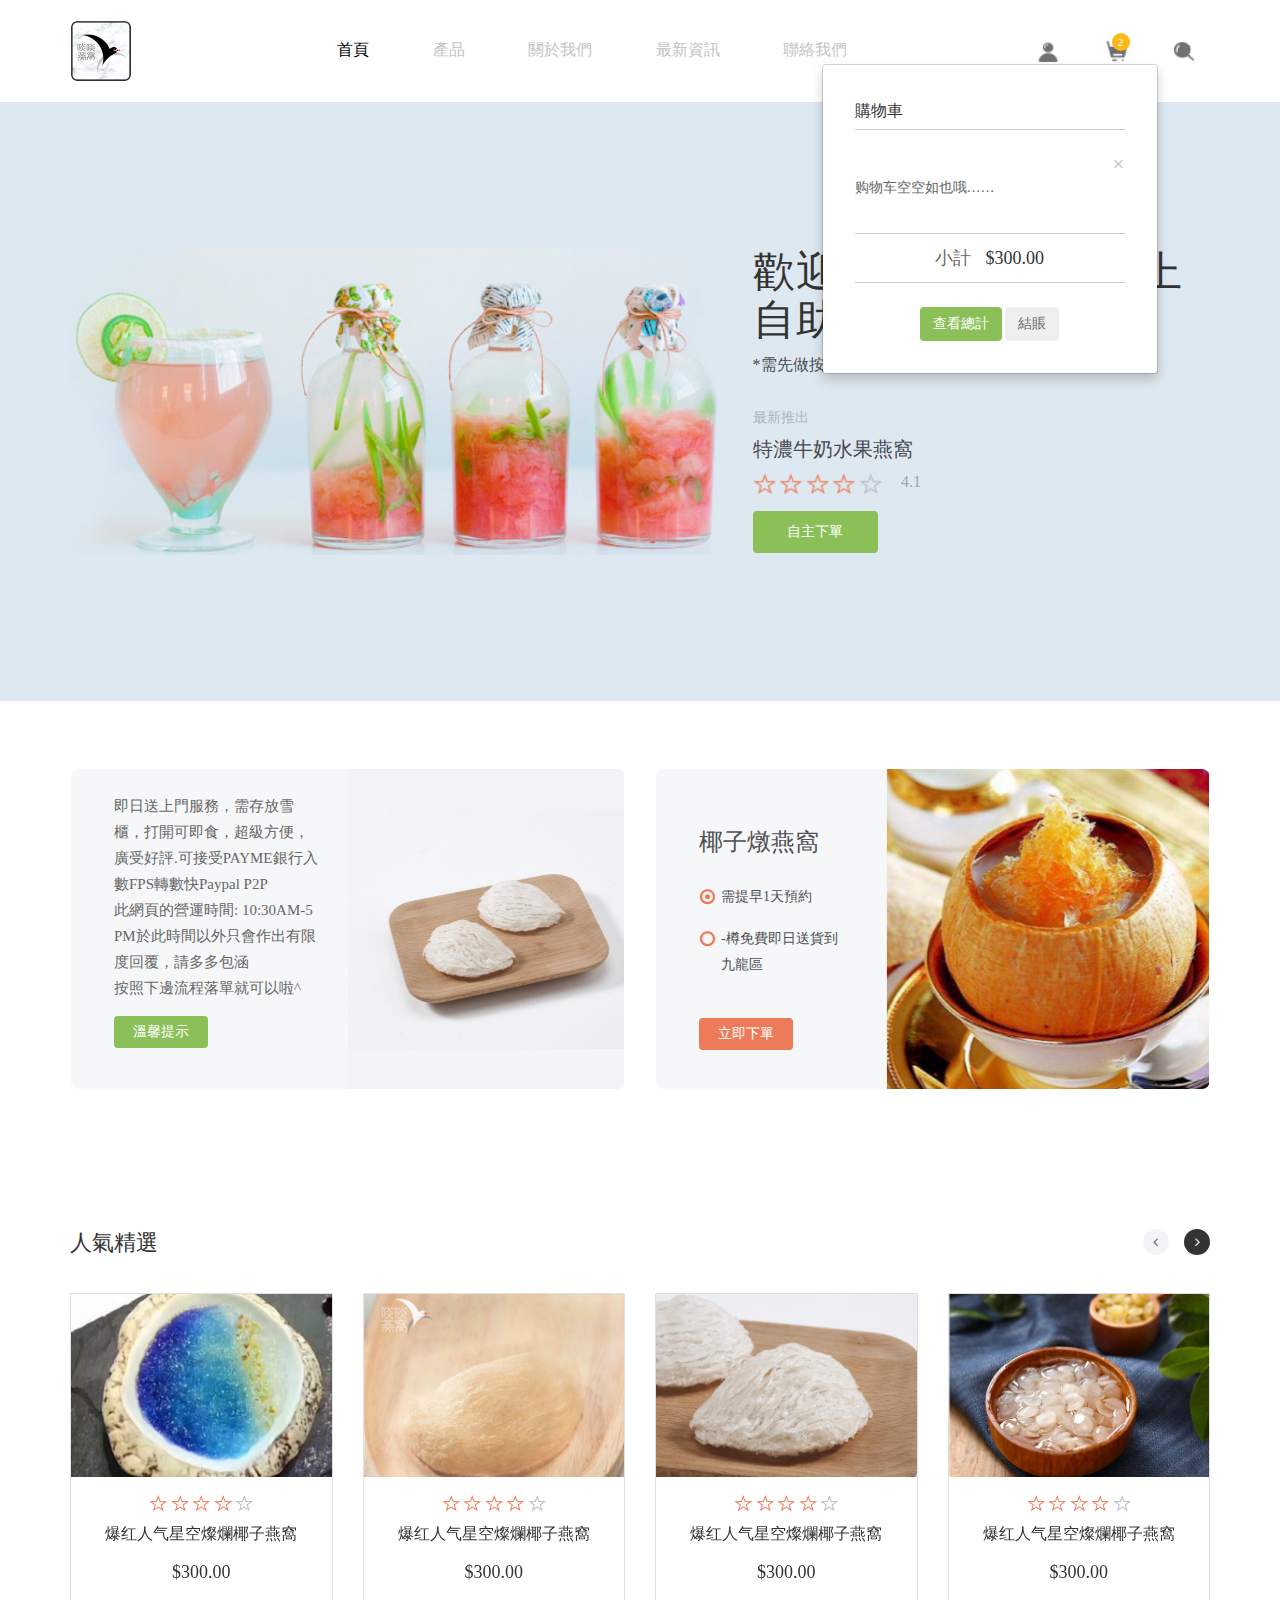
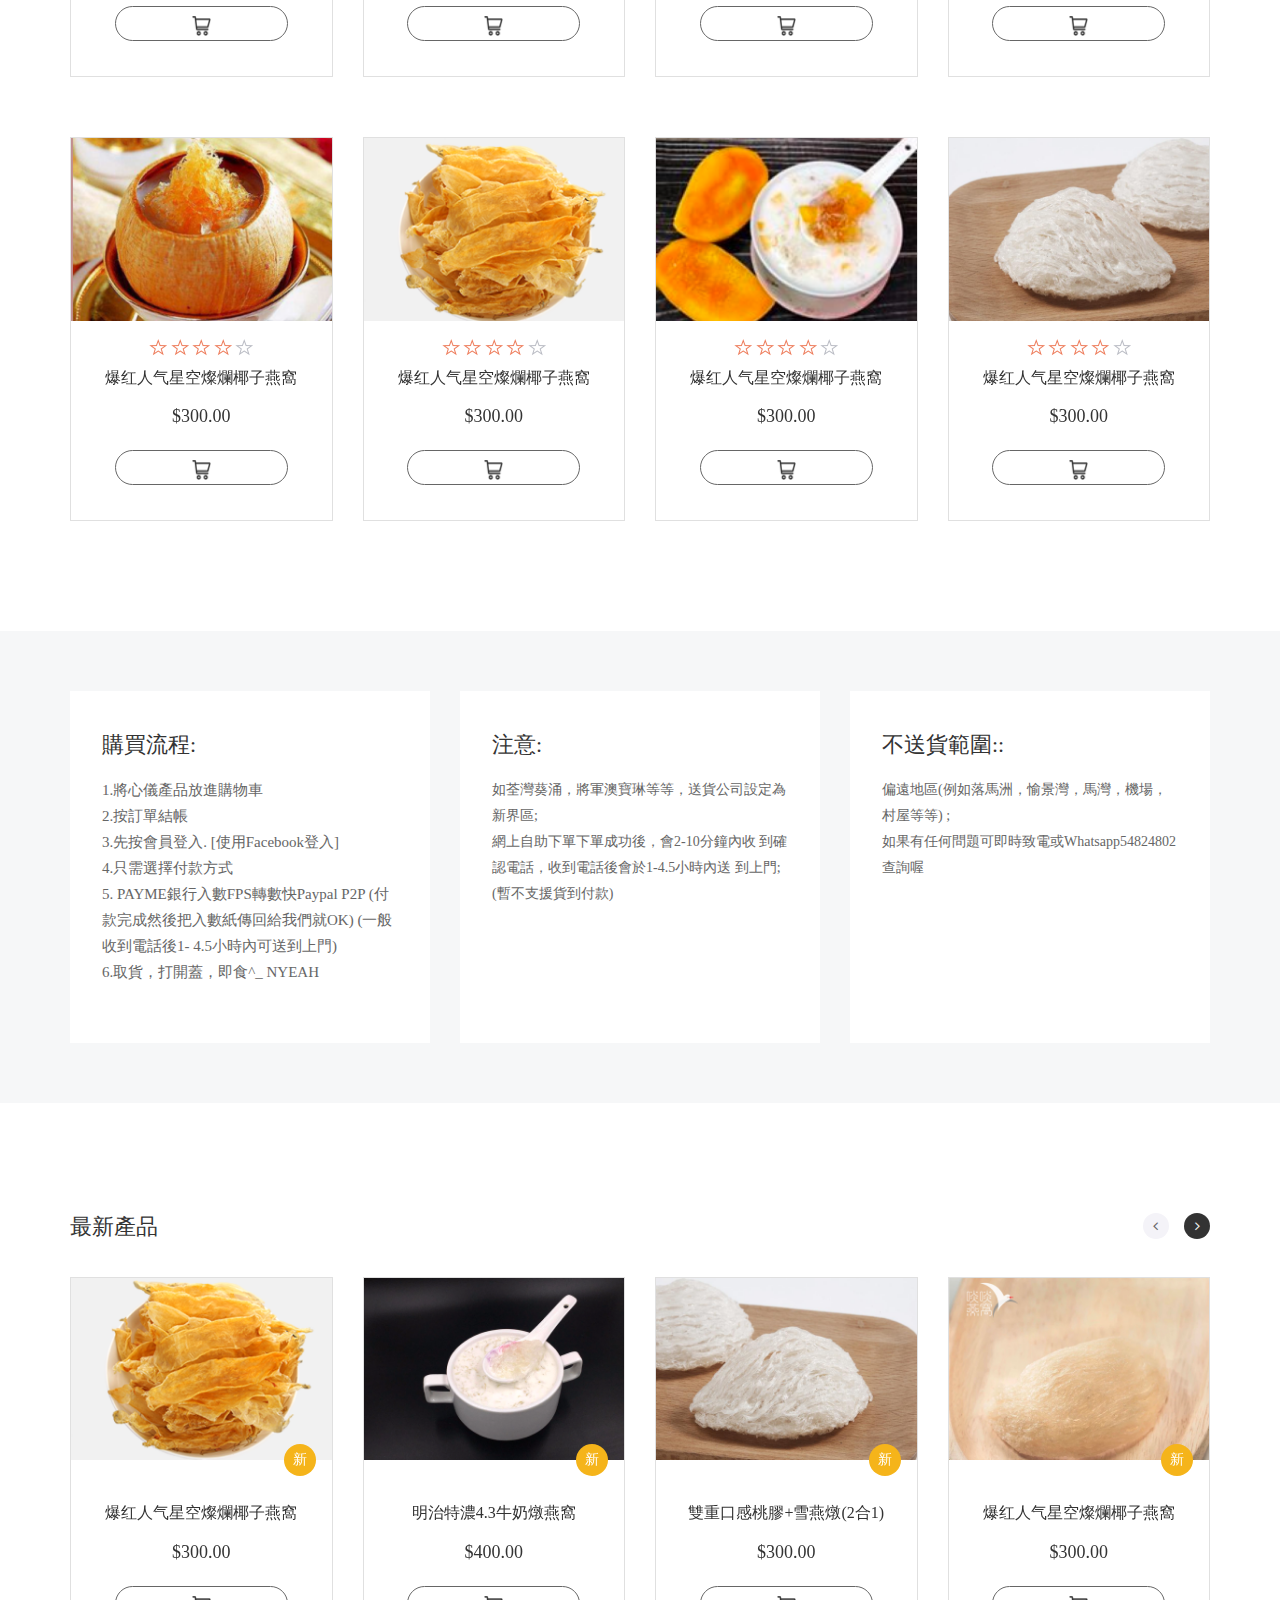
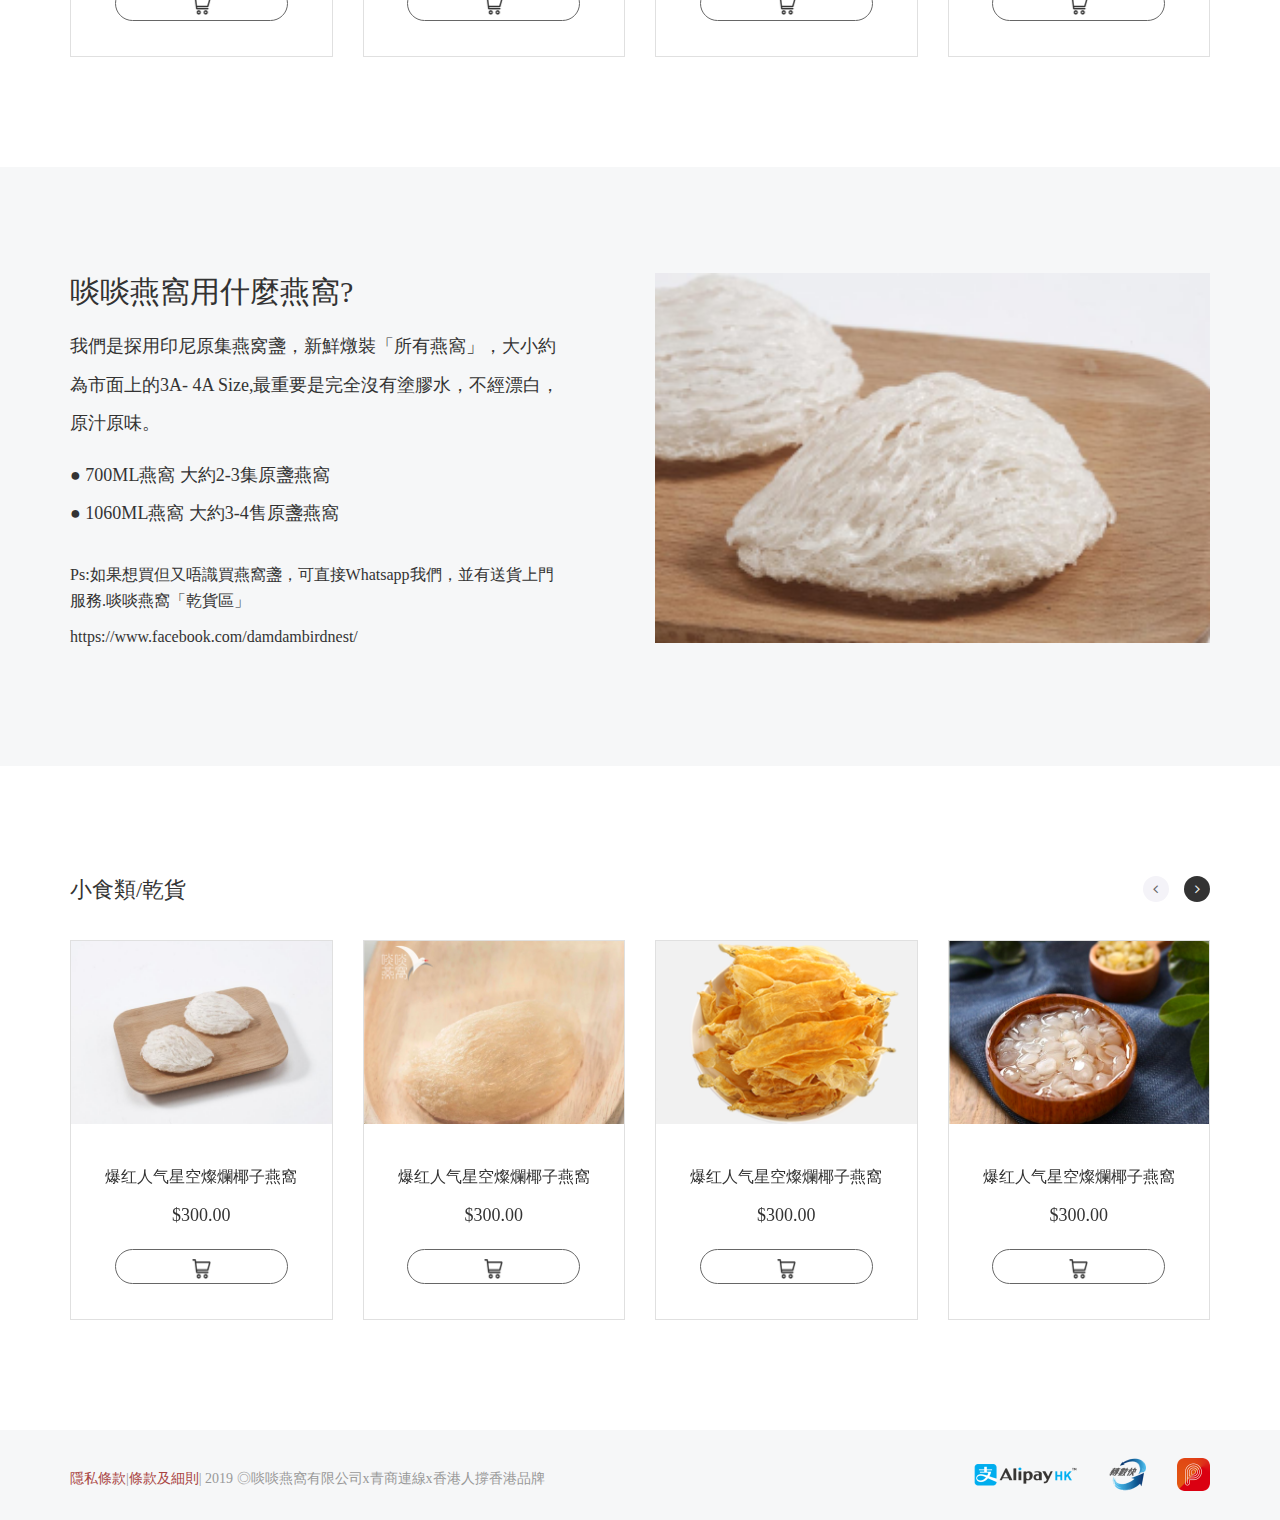
==== commit d7a30507: "购物车添加" ====
--- a/index.html
+++ b/index.html
@@ -64,11 +64,11 @@
                                 <div class="dropMenu-title">
                                     <h4 class="mini-cart-title">購物車</h4>
                                 </div>
-                                <div class="dropMenu-content" id="shoppingList">
-                                    <!--<li>-->
-                                        <!--<button type="button" class="close closeBtn" aria-label="Close"><span aria-hidden="true">&times;</span></button>-->
-                                        <!--<div class="clearfix"></div>-->
-                                        <!--<article class="clearfix miniCartInfo">-->
+                                <ul class="dropMenu-content">
+                                    <li>
+                                        <button type="button" class="close closeBtn" aria-label="Close"><span aria-hidden="true">&times;</span></button>
+                                        <div class="clearfix"></div>
+                                        <article class="clearfix miniCartInfo"  id="shoppingList">
                                             <!--<div class="miniCart-left">-->
                                                 <!--<img src="images/aboutus.png" alt=""/>-->
                                             <!--</div>-->
@@ -85,9 +85,9 @@
                                                     <!--</div>-->
                                                 <!--</div>-->
                                             <!--</div>-->
-                                        <!--</article>-->
-                                    <!--</li>-->
-                                </div>
+                                        </article>
+                                    </li>
+                                </ul>
                                 <p class="cartCount g-font-size-18">小計 <span class="g-font-family-bold g-color-gray-dark-v2 g-pl-10">$300.00</span></p>
                                 <div class="clearfix text-center">
                                     <button type="button" class="btn g-font-size-14 g-bg-green g-text-white">查看總計</button>
@@ -220,7 +220,7 @@
                         <div class="col-12 col-xs-6 col-md-3 g-mb-60">
                             <div class="cardInfo">
                                 <a class="img_wap" href="">
-                                    <img class="card-img-top figure-img d-block mb-0" src="images/pli-img01澶囦唤 16.png" alt="First slide">
+                                    <img class="card-img-top figure-img d-block mb-0 productImg" src="images/pli-img01澶囦唤 16.png" alt="First slide">
                                 </a>
 
                                 <div class="card-body text-center g-pb-35 g-px-16">
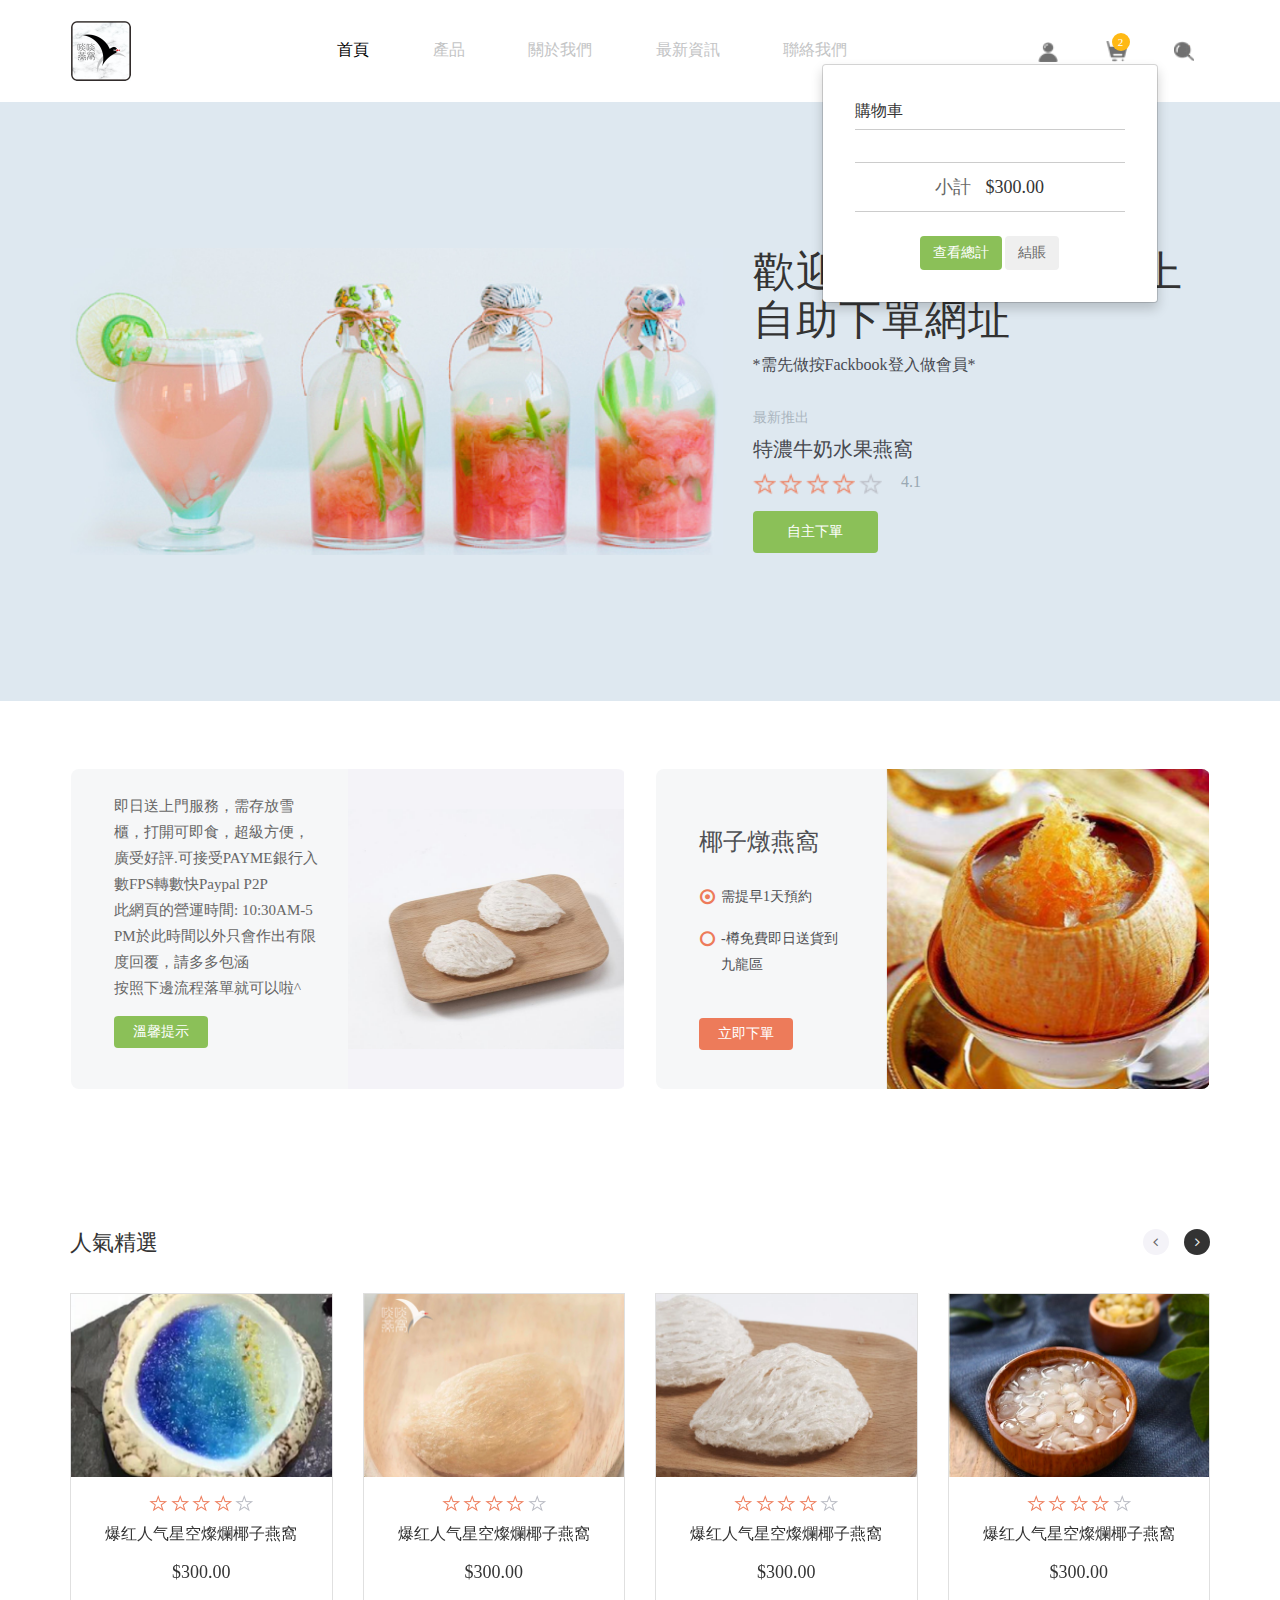
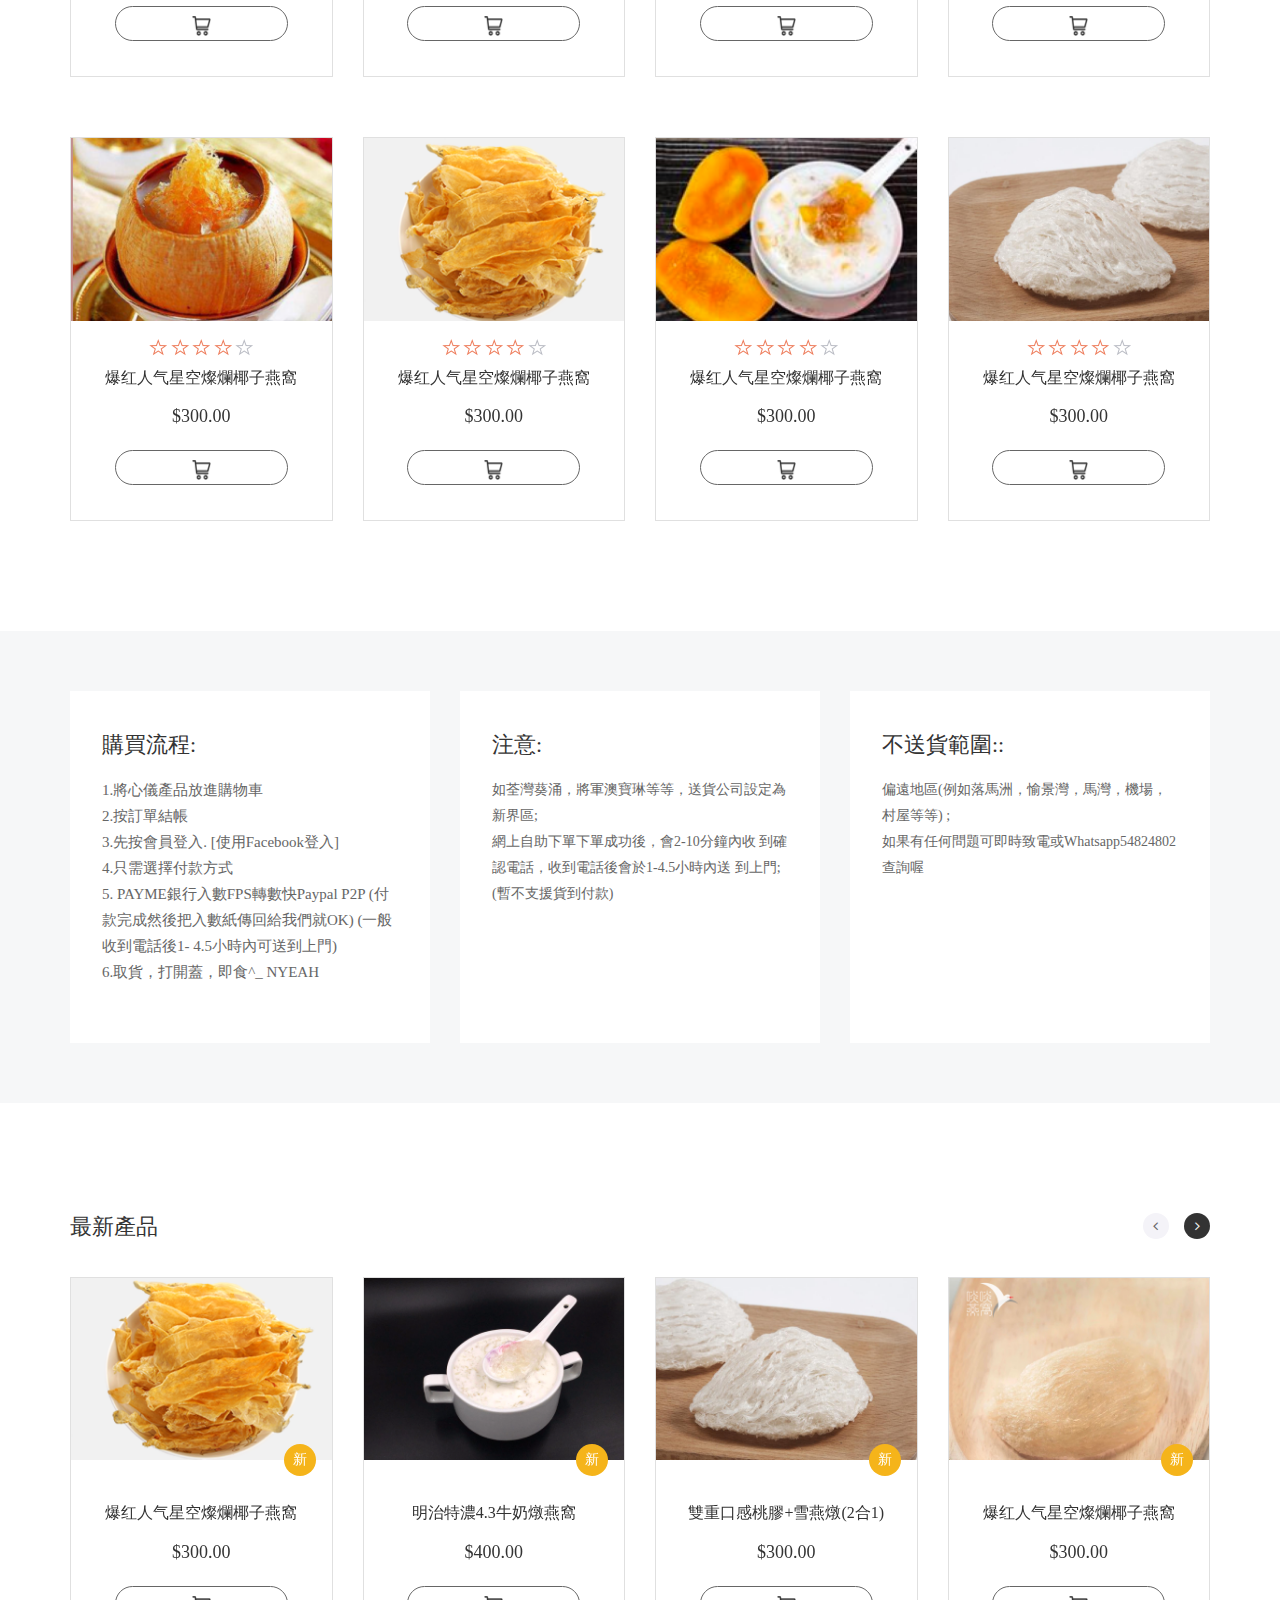
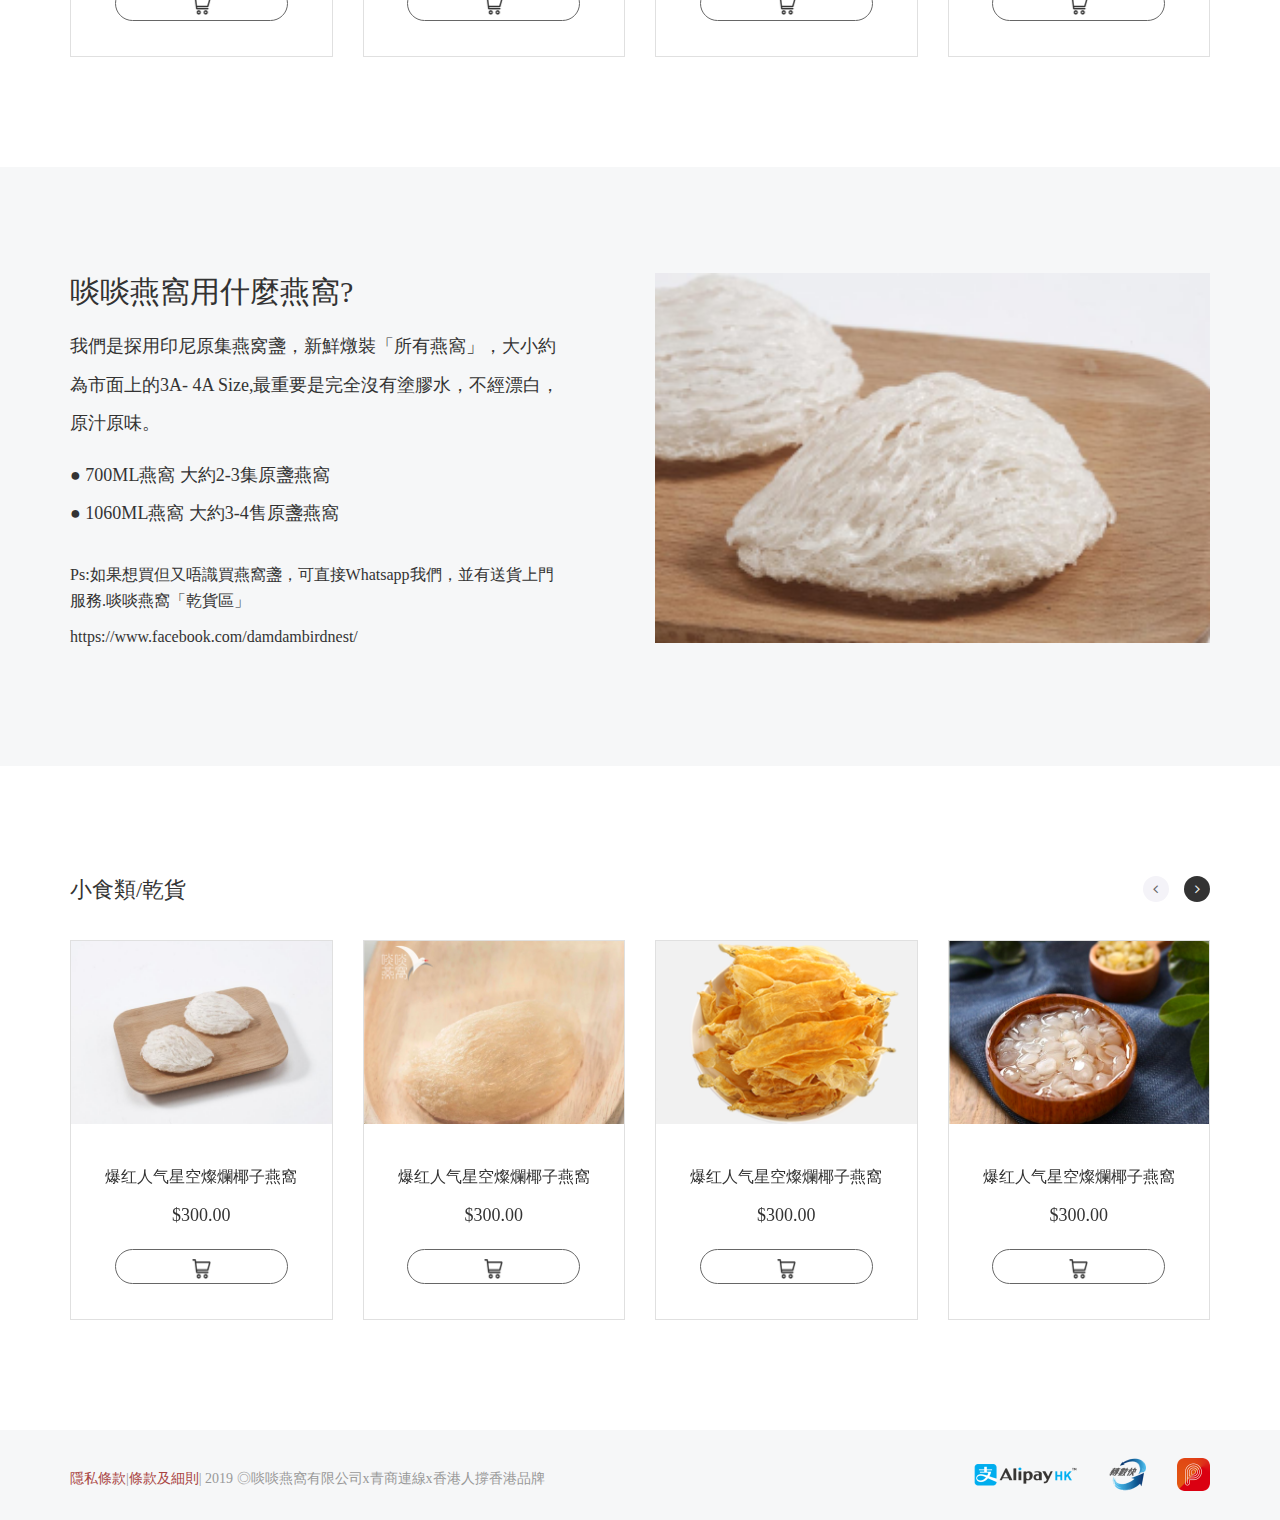
==== commit 9ee329ba: "gouwuche" ====
--- a/index.html
+++ b/index.html
@@ -64,11 +64,11 @@
                                 <div class="dropMenu-title">
                                     <h4 class="mini-cart-title">購物車</h4>
                                 </div>
-                                <ul class="dropMenu-content">
-                                    <li>
-                                        <button type="button" class="close closeBtn" aria-label="Close"><span aria-hidden="true">&times;</span></button>
-                                        <div class="clearfix"></div>
-                                        <article class="clearfix miniCartInfo"  id="shoppingList">
+                                <ul class="dropMenu-content"  id="shoppingList">
+                                    <!--<li>-->
+                                        <!--<button type="button" class="close closeBtn" aria-label="Close"><span aria-hidden="true">&times;</span></button>-->
+                                        <!--<div class="clearfix"></div>-->
+                                        <!--<article class="clearfix miniCartInfo">-->
                                             <!--<div class="miniCart-left">-->
                                                 <!--<img src="images/aboutus.png" alt=""/>-->
                                             <!--</div>-->
@@ -85,8 +85,8 @@
                                                     <!--</div>-->
                                                 <!--</div>-->
                                             <!--</div>-->
-                                        </article>
-                                    </li>
+                                        <!--</article>-->
+                                    <!--</li>-->
                                 </ul>
                                 <p class="cartCount g-font-size-18">小計 <span class="g-font-family-bold g-color-gray-dark-v2 g-pl-10">$300.00</span></p>
                                 <div class="clearfix text-center">
@@ -240,7 +240,7 @@
                         <div class="col-12 col-xs-6 col-md-3 g-mb-60">
                             <div class="cardInfo">
                                 <a class="img_wap" href="">
-                                    <img class="card-img-top figure-img d-block mb-0" src="images/pli-img01澶囦唤 17.png" alt="First slide">
+                                    <img class="card-img-top figure-img d-block mb-0 productImg" src="images/pli-img01澶囦唤 17.png" alt="First slide">
                                 </a>
 
                                 <div class="card-body text-center g-pb-35 g-px-16">
@@ -260,7 +260,7 @@
                         <div class="col-12 col-xs-6 col-md-3 g-mb-60">
                             <div class="cardInfo">
                                 <a class="img_wap" href="">
-                                    <img class="card-img-top figure-img d-block mb-0" src="images/pli-img01澶囦唤 18.png" alt="First slide">
+                                    <img class="card-img-top figure-img d-block mb-0 productImg" src="images/pli-img01澶囦唤 18.png" alt="First slide">
                                 </a>
 
                                 <div class="card-body text-center g-pb-35 g-px-16">
@@ -281,7 +281,7 @@
                         <div class="col-12 col-xs-6 col-md-3 g-mb-40--md">
                             <div class="cardInfo">
                                 <a class="img_wap" href="">
-                                    <img class="card-img-top figure-img d-block mb-0" src="images/pli-img01澶囦唤.png" alt="First slide">
+                                    <img class="card-img-top figure-img d-block mb-0 productImg" src="images/pli-img01澶囦唤.png" alt="First slide">
                                 </a>
                                 <div class="card-body text-center g-pb-35 g-px-16">
                                     <div class="starIcon">
@@ -300,7 +300,7 @@
                         <div class="col-12 col-xs-6 col-md-3 g-mb-40--md">
                             <div class="cardInfo">
                                 <a class="img_wap" href="">
-                                    <img class="card-img-top figure-img d-block mb-0" src="images/pli-img01澶囦唤 26.png" alt="First slide">
+                                    <img class="card-img-top figure-img d-block mb-0 productImg" src="images/pli-img01澶囦唤 26.png" alt="First slide">
                                 </a>
                                 <div class="card-body text-center g-pb-35 g-px-16">
                                     <div class="starIcon">
@@ -319,7 +319,7 @@
                         <div class="col-12 col-xs-6 col-md-3 g-mb-40--md">
                             <div class="cardInfo">
                                 <a class="img_wap" href="">
-                                    <img class="card-img-top figure-img d-block mb-0" src="images/pli-img01澶囦唤 20.png" alt="First slide">
+                                    <img class="card-img-top figure-img d-block mb-0 productImg" src="images/pli-img01澶囦唤 20.png" alt="First slide">
                                 </a>
 
                                 <div class="card-body text-center g-pb-35 g-px-16">
@@ -339,7 +339,7 @@
                         <div class="col-12 col-xs-6 col-md-3 g-mb-40--md">
                             <div class="cardInfo">
                                 <a class="img_wap" href="">
-                                    <img class="card-img-top figure-img d-block mb-0" src="images/pli-img01澶囦唤 21.png" alt="First slide">
+                                    <img class="card-img-top figure-img d-block mb-0 productImg" src="images/pli-img01澶囦唤 21.png" alt="First slide">
                                 </a>
                                 <div class="card-body text-center g-pb-35 g-px-16">
                                     <div class="starIcon">
@@ -357,167 +357,7 @@
                         </div>
                     </div>
                 </div>
-                <div class="item">
-                    <div class="row">
-                        <div class="col-12 col-xs-6 col-md-3 g-mb-60">
-                            <div class="cardInfo" href="">
-                                <a class="img_wap">
-                                    <img class="card-img-top figure-img d-block mb-0" src="images/pli-img01.png" alt="First slide">
-                                </a>
-                                <div class="card-body text-center g-pb-35 g-px-16">
-                                    <div class="starIcon">
-                                        <img class="d-inline-block" src="images/Star 1.png" alt=""/>
-                                        <img class="d-inline-block" src="images/Star 1.png" alt=""/>
-                                        <img class="d-inline-block" src="images/Star 1.png" alt=""/>
-                                        <img class="d-inline-block" src="images/Star 1.png" alt=""/>
-                                        <img class="d-inline-block" src="images/Star 4.png" alt=""/>
-                                    </div>
-                                    <h4 class="card-title g-height-20 g-font-family-Regular"><a class="productName" href="javascript:void(0)" >爆红人气星空燦爛椰子燕窩</a></h4>
-                                    <h3 class="g-font-size-18 g-mb-20 g-mt-14 g-font-family-bold productPrice">$300.00</h3>
-                                    <a href="javascript:void(0)" class="shoppingBtn"><img class="d-inline-block" src="images/blackShopping.png" alt=""/></a>
-                                </div>
-                            </div>
-                        </div>
-                        <div class="col-12 col-xs-6 col-md-3 g-mb-60">
-                            <div class="cardInfo">
-                                <a class="img_wap" href="">
-                                    <img class="card-img-top figure-img d-block mb-0" src="images/pli-img01澶囦唤 16.png" alt="First slide">
-                                </a>
-
-                                <div class="card-body text-center g-pb-35 g-px-16">
-                                    <div class="starIcon">
-                                        <img class="d-inline-block" src="images/Star 1.png" alt=""/>
-                                        <img class="d-inline-block" src="images/Star 1.png" alt=""/>
-                                        <img class="d-inline-block" src="images/Star 1.png" alt=""/>
-                                        <img class="d-inline-block" src="images/Star 1.png" alt=""/>
-                                        <img class="d-inline-block" src="images/Star 4.png" alt=""/>
-                                    </div>
-                                    <h4 class="card-title g-font-family-Regular"><a class="productName" href="javascript:void(0)" >爆红人气星空燦爛椰子燕窩</a></h4>
-                                    <h3 class="g-font-size-18 g-mb-20 g-mt-14 g-font-family-bold productPrice">$300.00</h3>
-                                    <a href="javascript:void(0)" class="shoppingBtn"><img class="d-inline-block" src="images/blackShopping.png" alt=""/></a>
-                                </div>
-                            </div>
-                        </div>
-                        <div class="col-12 col-xs-6 col-md-3 g-mb-60">
-                            <div class="cardInfo">
-                                <a class="img_wap" href="">
-                                    <img class="card-img-top figure-img d-block mb-0" src="images/pli-img01澶囦唤 17.png" alt="First slide">
-                                </a>
-
-                                <div class="card-body text-center g-pb-35 g-px-16">
-                                    <div class="starIcon">
-                                        <img class="d-inline-block" src="images/Star 1.png" alt=""/>
-                                        <img class="d-inline-block" src="images/Star 1.png" alt=""/>
-                                        <img class="d-inline-block" src="images/Star 1.png" alt=""/>
-                                        <img class="d-inline-block" src="images/Star 1.png" alt=""/>
-                                        <img class="d-inline-block" src="images/Star 4.png" alt=""/>
-                                    </div>
-                                    <h4 class="card-title g-font-family-Regular"><a class="productName" href="javascript:void(0)" >爆红人气星空燦爛椰子燕窩</a></h4>
-                                    <h3 class="g-font-size-18 g-mb-20 g-mt-14 g-font-family-bold productPrice">$300.00</h3>
-                                    <a href="javascript:void(0)" class="shoppingBtn"><img class="d-inline-block" src="images/blackShopping.png" alt=""/></a>
-                                </div>
-                            </div>
-                        </div>
-                        <div class="col-12 col-xs-6 col-md-3 g-mb-60">
-                            <div class="cardInfo">
-                                <a class="img_wap" href="">
-                                    <img class="card-img-top figure-img d-block mb-0" src="images/pli-img01澶囦唤 18.png" alt="First slide">
-                                </a>
-
-                                <div class="card-body text-center g-pb-35 g-px-16">
-                                    <div class="starIcon">
-                                        <img class="d-inline-block" src="images/Star 1.png" alt=""/>
-                                        <img class="d-inline-block" src="images/Star 1.png" alt=""/>
-                                        <img class="d-inline-block" src="images/Star 1.png" alt=""/>
-                                        <img class="d-inline-block" src="images/Star 1.png" alt=""/>
-                                        <img class="d-inline-block" src="images/Star 4.png" alt=""/>
-                                    </div>
-                                    <h4 class="card-title g-font-family-Regular"><a class="productName" href="javascript:void(0)" >爆红人气星空燦爛椰子燕窩</a></h4>
-                                    <h3 class="g-font-size-18 g-mb-20 g-mt-14 g-font-family-bold productPrice">$300.00</h3>
-                                    <a href="javascript:void(0)" class="shoppingBtn"><img class="d-inline-block" src="images/blackShopping.png" alt=""/></a>
-                                </div>
-                            </div>
-                        </div>
-
-                        <div class="col-12 col-xs-6 col-md-3 g-mb-40--md">
-                            <div class="cardInfo">
-                                <a class="img_wap" href="">
-                                    <img class="card-img-top figure-img d-block mb-0" src="images/pli-img01澶囦唤.png" alt="First slide">
-                                </a>
-                                <div class="card-body text-center g-pb-35 g-px-16">
-                                    <div class="starIcon">
-                                        <img class="d-inline-block" src="images/Star 1.png" alt=""/>
-                                        <img class="d-inline-block" src="images/Star 1.png" alt=""/>
-                                        <img class="d-inline-block" src="images/Star 1.png" alt=""/>
-                                        <img class="d-inline-block" src="images/Star 1.png" alt=""/>
-                                        <img class="d-inline-block" src="images/Star 4.png" alt=""/>
-                                    </div>
-                                    <h4 class="card-title  g-font-family-Regular"><a class="productName" href="javascript:void(0)" >爆红人气星空燦爛椰子燕窩</a></h4>
-                                    <h3 class="g-font-size-18 g-mb-20 g-mt-14 g-font-family-bold productPrice">$300.00</h3>
-                                    <a href="javascript:void(0)" class="shoppingBtn"><img class="d-inline-block" src="images/blackShopping.png" alt=""/></a>
-                                </div>
-                            </div>
-                        </div>
-                        <div class="col-12 col-xs-6 col-md-3 g-mb-40--md">
-                            <div class="cardInfo">
-                                <a class="img_wap" href="">
-                                    <img class="card-img-top figure-img d-block mb-0" src="images/pli-img01澶囦唤 26.png" alt="First slide">
-                                </a>
-                                <div class="card-body text-center g-pb-35 g-px-16">
-                                    <div class="starIcon">
-                                        <img class="d-inline-block" src="images/Star 1.png" alt=""/>
-                                        <img class="d-inline-block" src="images/Star 1.png" alt=""/>
-                                        <img class="d-inline-block" src="images/Star 1.png" alt=""/>
-                                        <img class="d-inline-block" src="images/Star 1.png" alt=""/>
-                                        <img class="d-inline-block" src="images/Star 4.png" alt=""/>
-                                    </div>
-                                    <h4 class="card-title g-font-family-Regular"><a class="productName" href="javascript:void(0)" >爆红人气星空燦爛椰子燕窩</a></h4>
-                                    <h3 class="g-font-size-18 g-mb-20 g-mt-14 g-font-family-bold productPrice">$300.00</h3>
-                                    <a href="javascript:void(0)" class="shoppingBtn"><img class="d-inline-block" src="images/blackShopping.png" alt=""/></a>
-                                </div>
-                            </div>
-                        </div>
-                        <div class="col-12 col-xs-6 col-md-3 g-mb-40--md">
-                            <div class="cardInfo">
-                                <a class="img_wap" href="">
-                                    <img class="card-img-top figure-img d-block mb-0" src="images/pli-img01澶囦唤 20.png" alt="First slide">
-                                </a>
-
-                                <div class="card-body text-center g-pb-35 g-px-16">
-                                    <div class="starIcon">
-                                        <img class="d-inline-block" src="images/Star 1.png" alt=""/>
-                                        <img class="d-inline-block" src="images/Star 1.png" alt=""/>
-                                        <img class="d-inline-block" src="images/Star 1.png" alt=""/>
-                                        <img class="d-inline-block" src="images/Star 1.png" alt=""/>
-                                        <img class="d-inline-block" src="images/Star 4.png" alt=""/>
-                                    </div>
-                                    <h4 class="card-title g-font-family-Regular"><a class="productName" href="javascript:void(0)" >爆红人气星空燦爛椰子燕窩</a></h4>
-                                    <h3 class="g-font-size-18 g-mb-20 g-mt-14 g-font-family-bold productPrice">$300.00</h3>
-                                    <a href="javascript:void(0)" class="shoppingBtn"><img class="d-inline-block" src="images/blackShopping.png" alt=""/></a>
-                                </div>
-                            </div>
-                        </div>
-                        <div class="col-12 col-xs-6 col-md-3 g-mb-40--md">
-                            <div class="cardInfo">
-                                <a class="img_wap" href="">
-                                    <img class="card-img-top figure-img d-block mb-0" src="images/pli-img01澶囦唤 21.png" alt="First slide">
-                                </a>
-                                <div class="card-body text-center g-pb-35 g-px-16">
-                                    <div class="starIcon">
-                                        <img class="d-inline-block" src="images/Star 1.png" alt=""/>
-                                        <img class="d-inline-block" src="images/Star 1.png" alt=""/>
-                                        <img class="d-inline-block" src="images/Star 1.png" alt=""/>
-                                        <img class="d-inline-block" src="images/Star 1.png" alt=""/>
-                                        <img class="d-inline-block" src="images/Star 4.png" alt=""/>
-                                    </div>
-                                    <h4 class="card-title g-font-family-Regular"><a class="productName" href="javascript:void(0)" >爆红人气星空燦爛椰子燕窩</a></h4>
-                                    <h3 class="g-font-size-18 g-mb-20 g-mt-14 g-font-family-bold productPrice">$300.00</h3>
-                                    <a href="javascript:void(0)" class="shoppingBtn"><img class="d-inline-block" src="images/blackShopping.png" alt=""/></a>
-                                </div>
-                            </div>
-                        </div>
-                    </div>
-                </div>
+
             </div>
 
         </div>
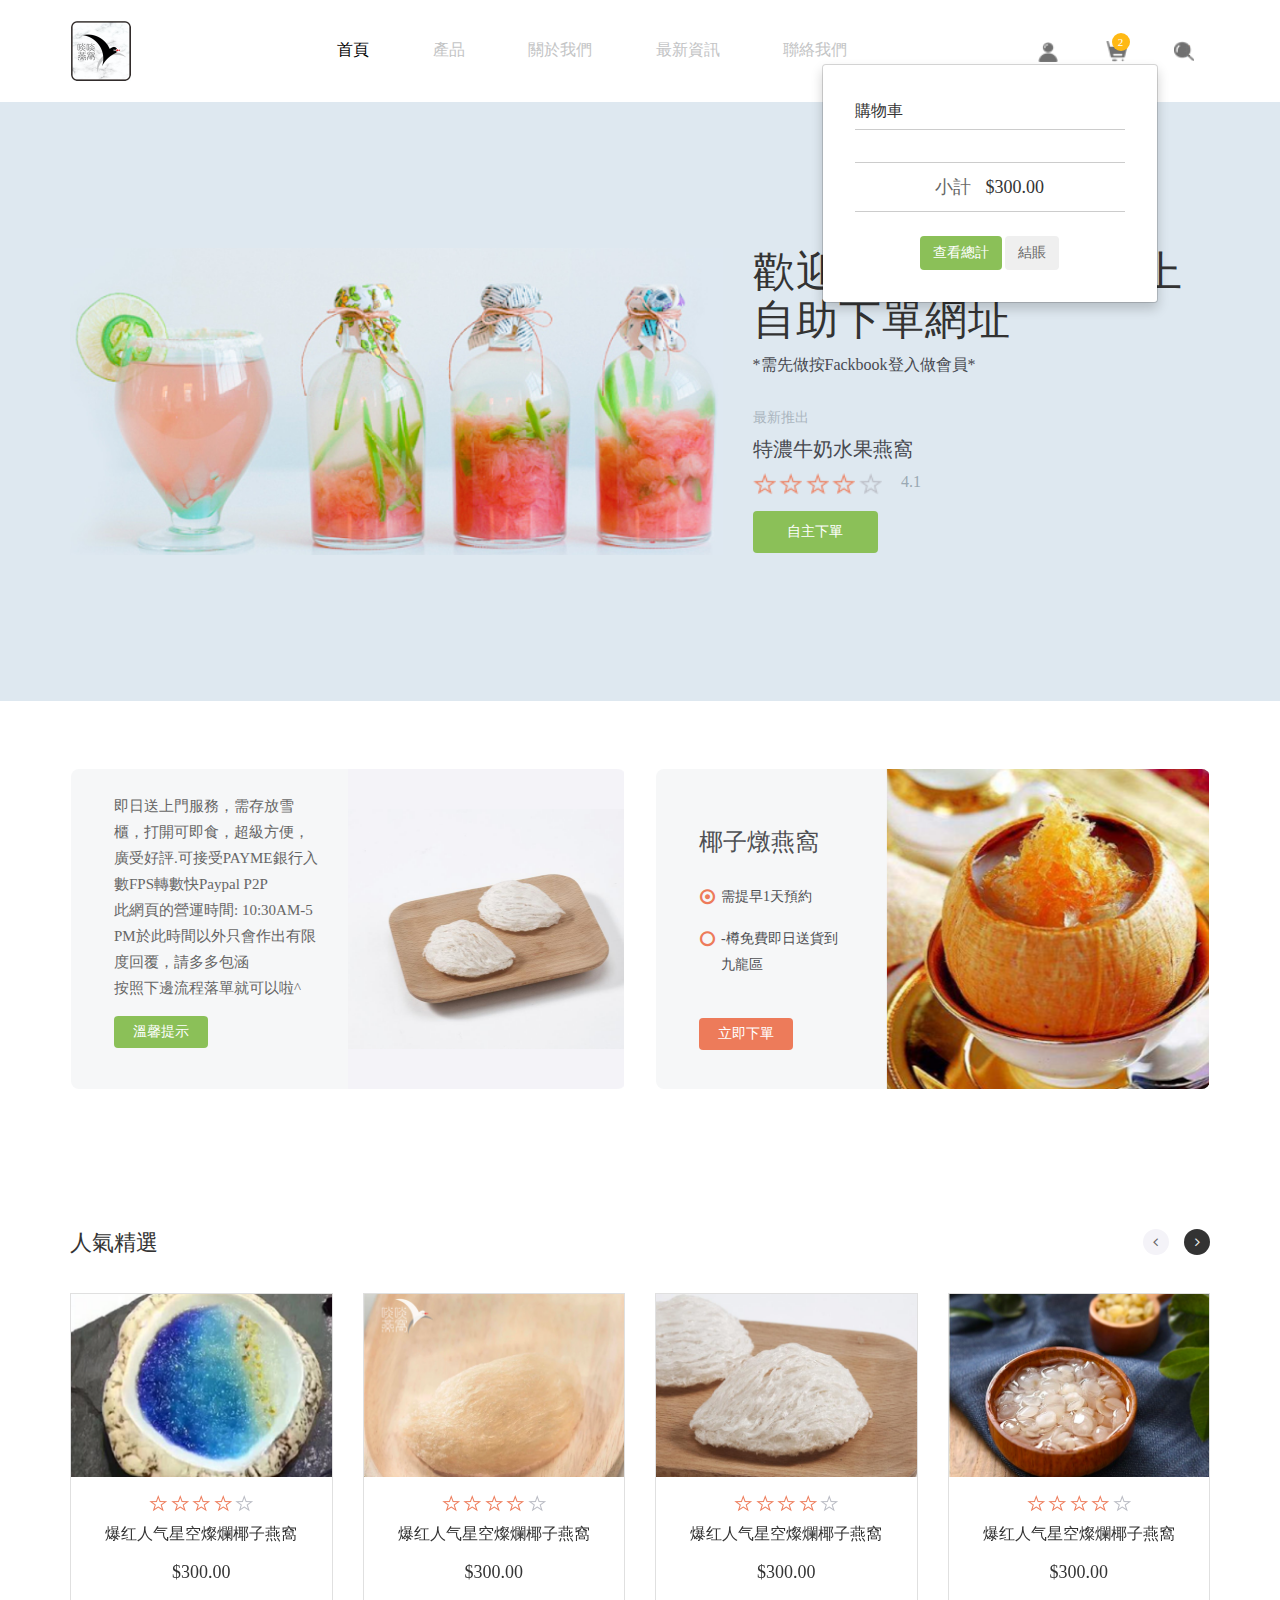
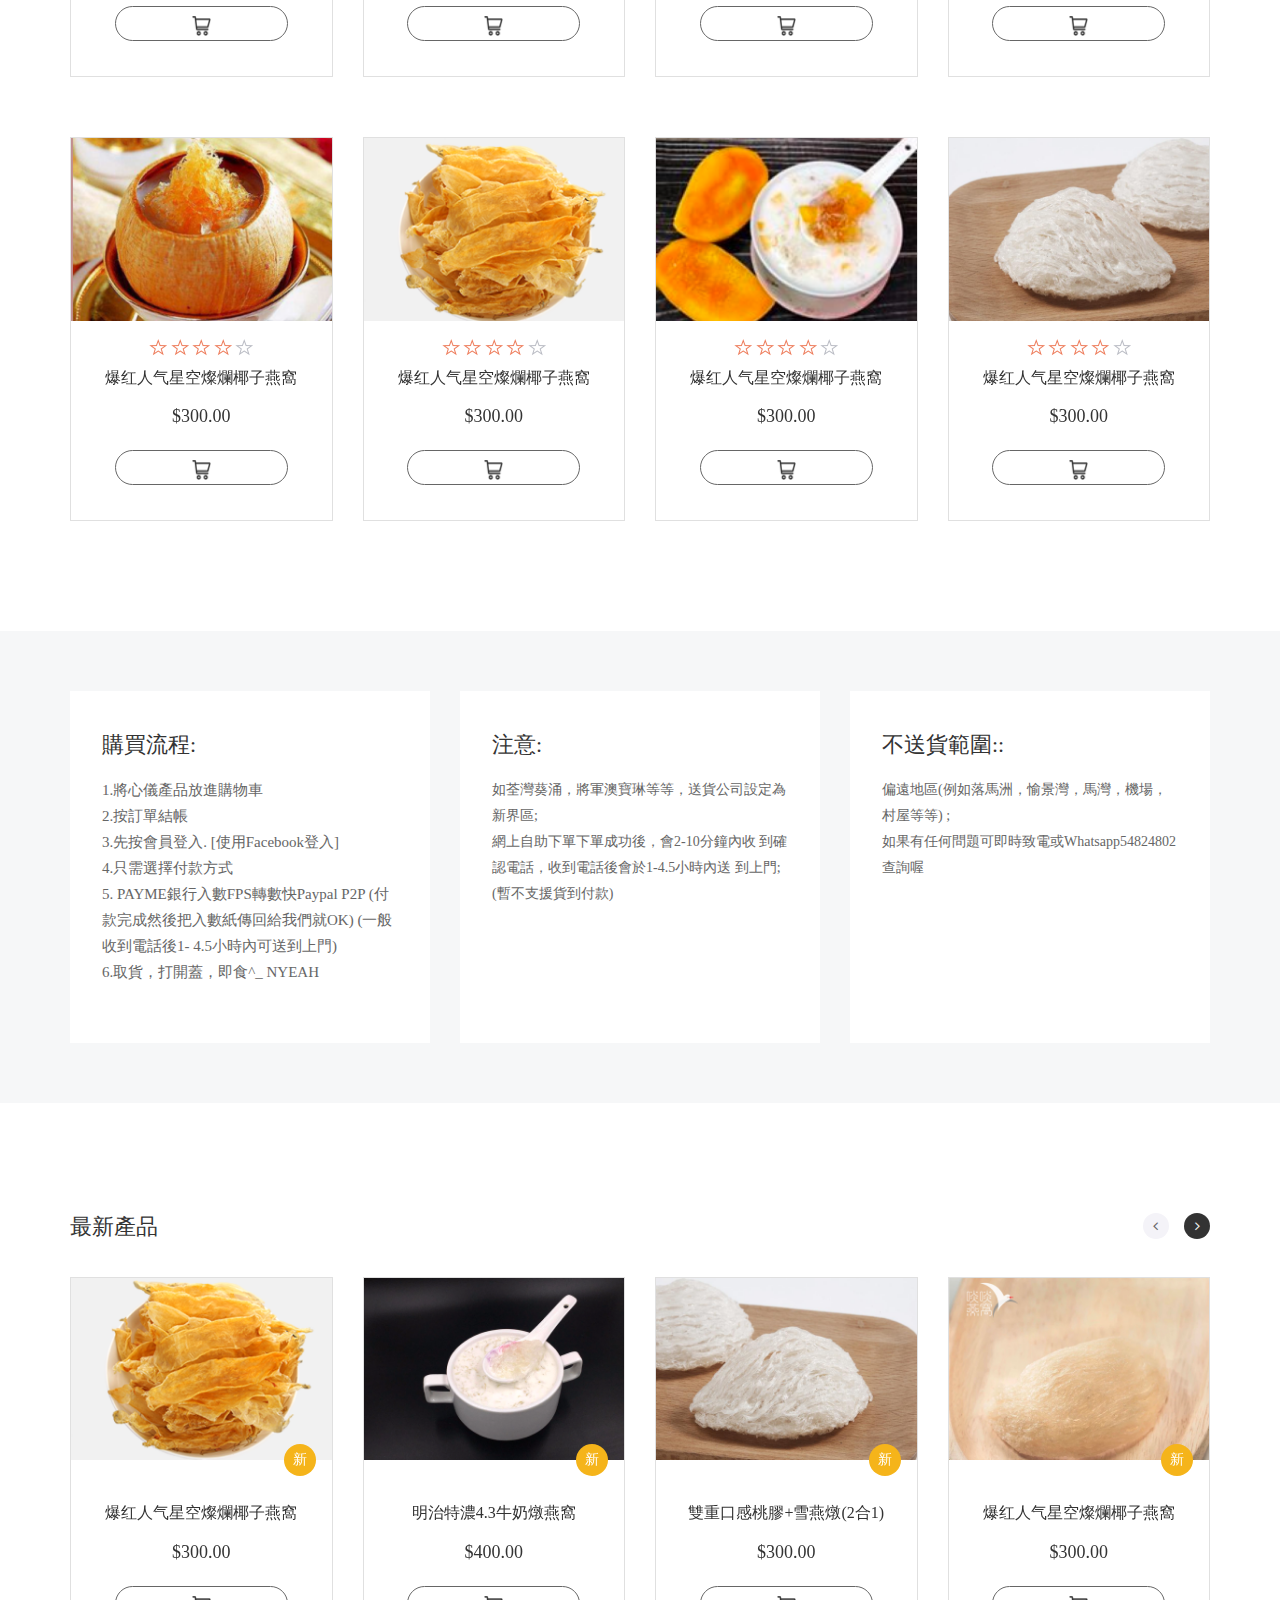
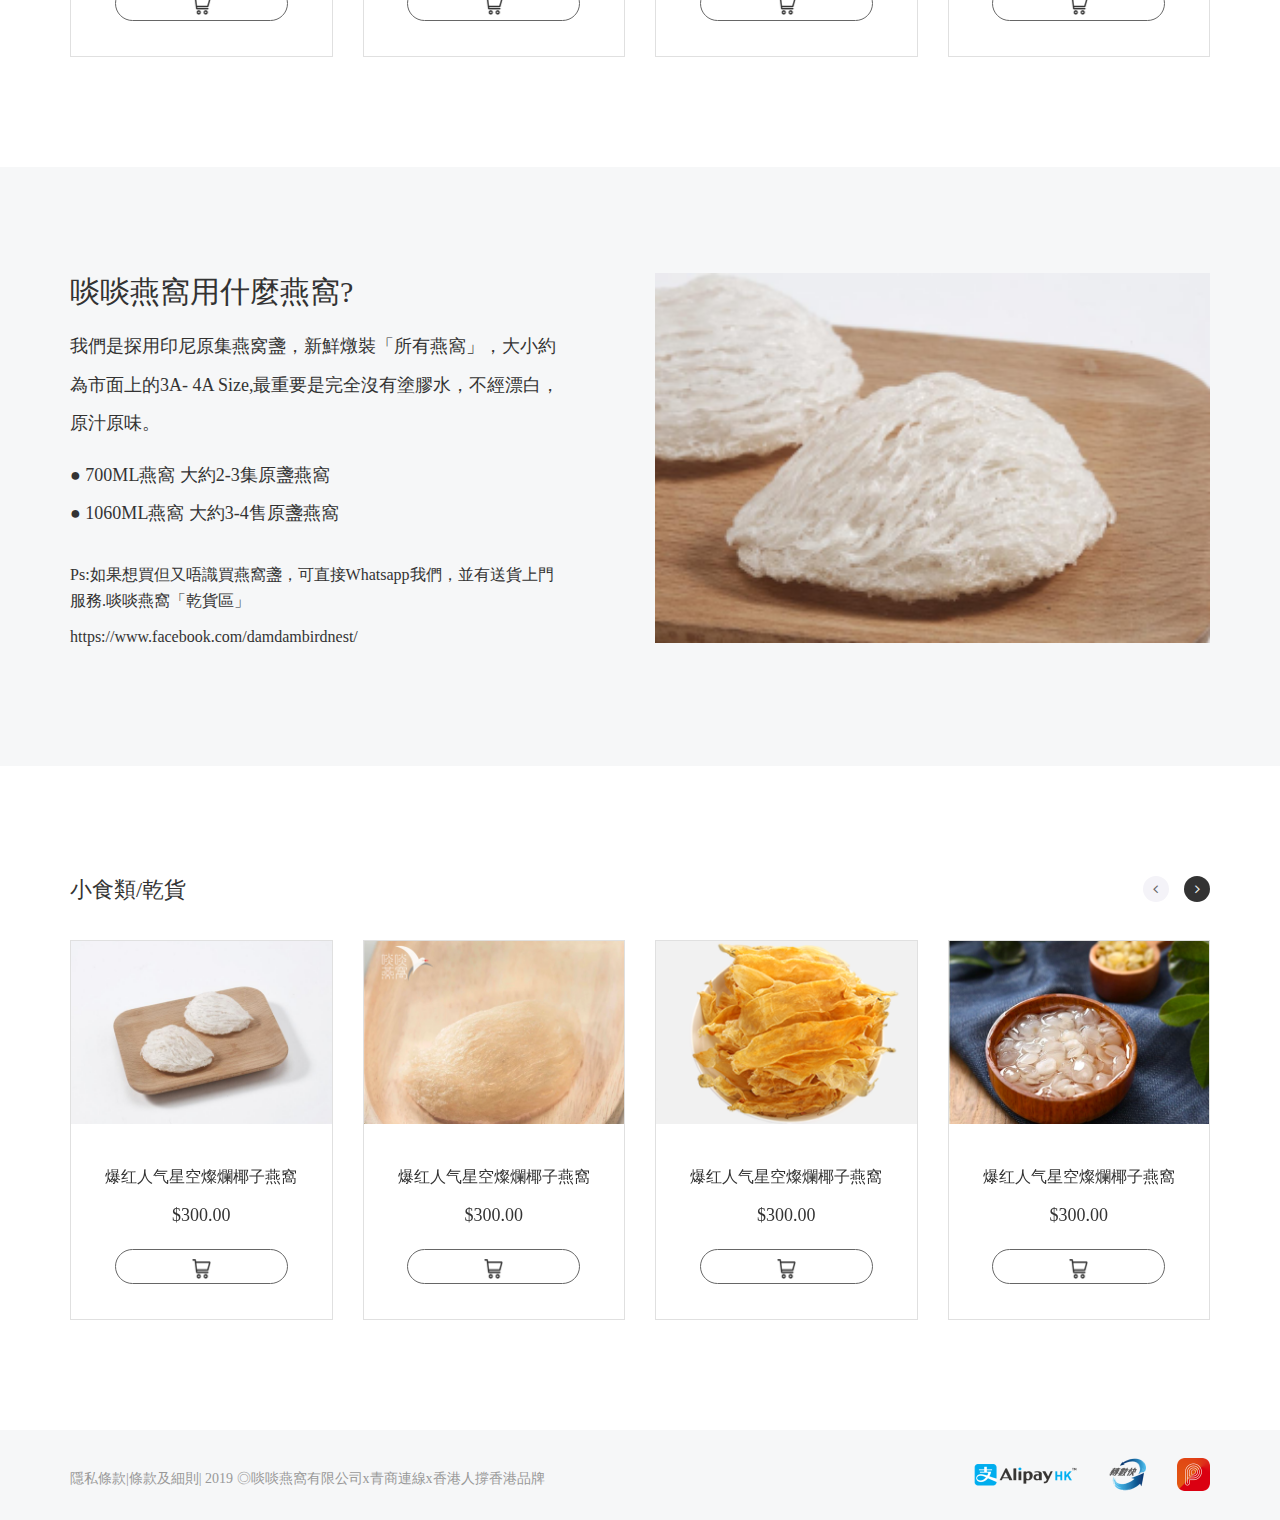
==== commit f178face: "底部修改" ====
--- a/index.html
+++ b/index.html
@@ -656,7 +656,7 @@
             <div class="row">
                 <div class="col-lg-6">
                     <div class="g-font-size-14 g-color-gray-dark-v5 text-center text-left--lg g-mt-8 g-mb-16--md">
-                        <a class="text-danger" href="">隱私條款</a>|<a class="text-danger" href="">條款及細則</a>| 2019 ◎啖啖燕窩有限公司x青商連線x香港人撐香港品牌
+                        <a class="g-color-gray-dark-v5" href="">隱私條款</a>|<a class="g-color-gray-dark-v5" href="">條款及細則</a>| 2019 ◎啖啖燕窩有限公司x青商連線x香港人撐香港品牌
                     </div>
                 </div>
                 <div class="col-lg-6">
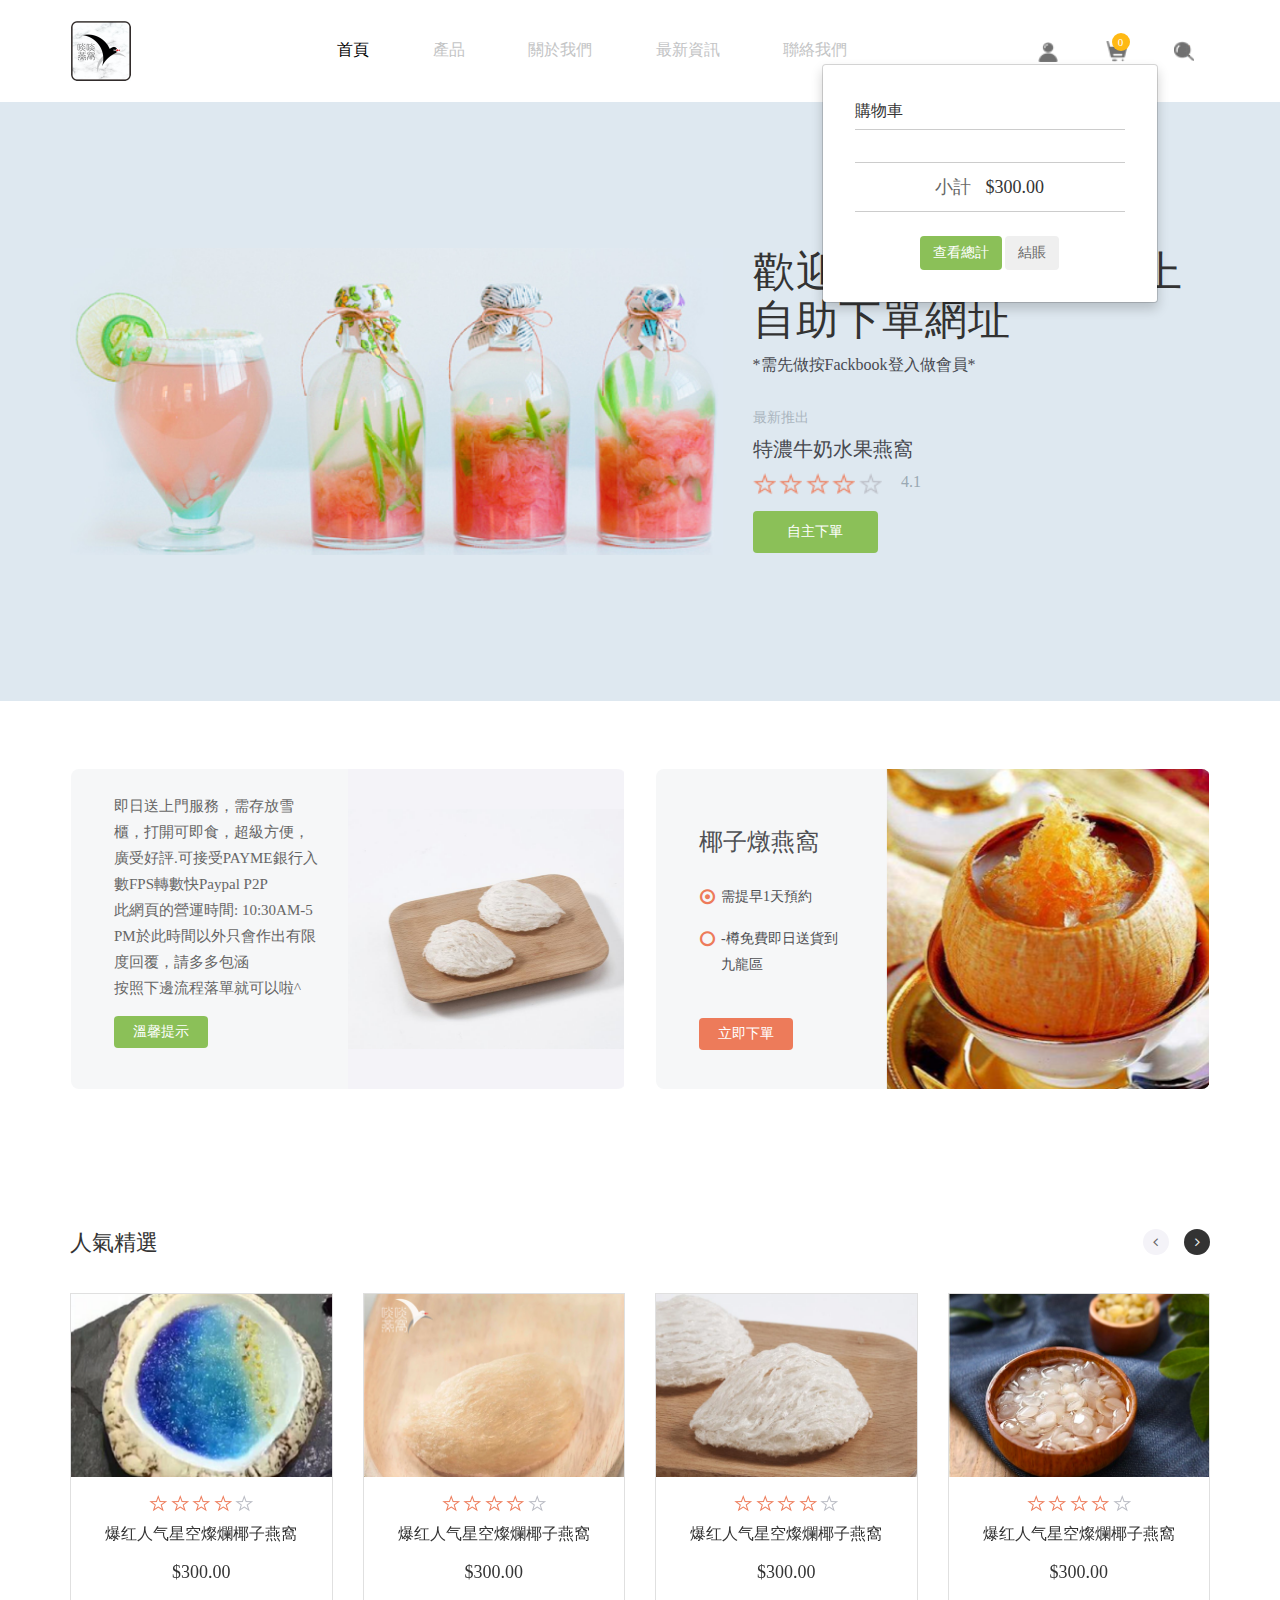
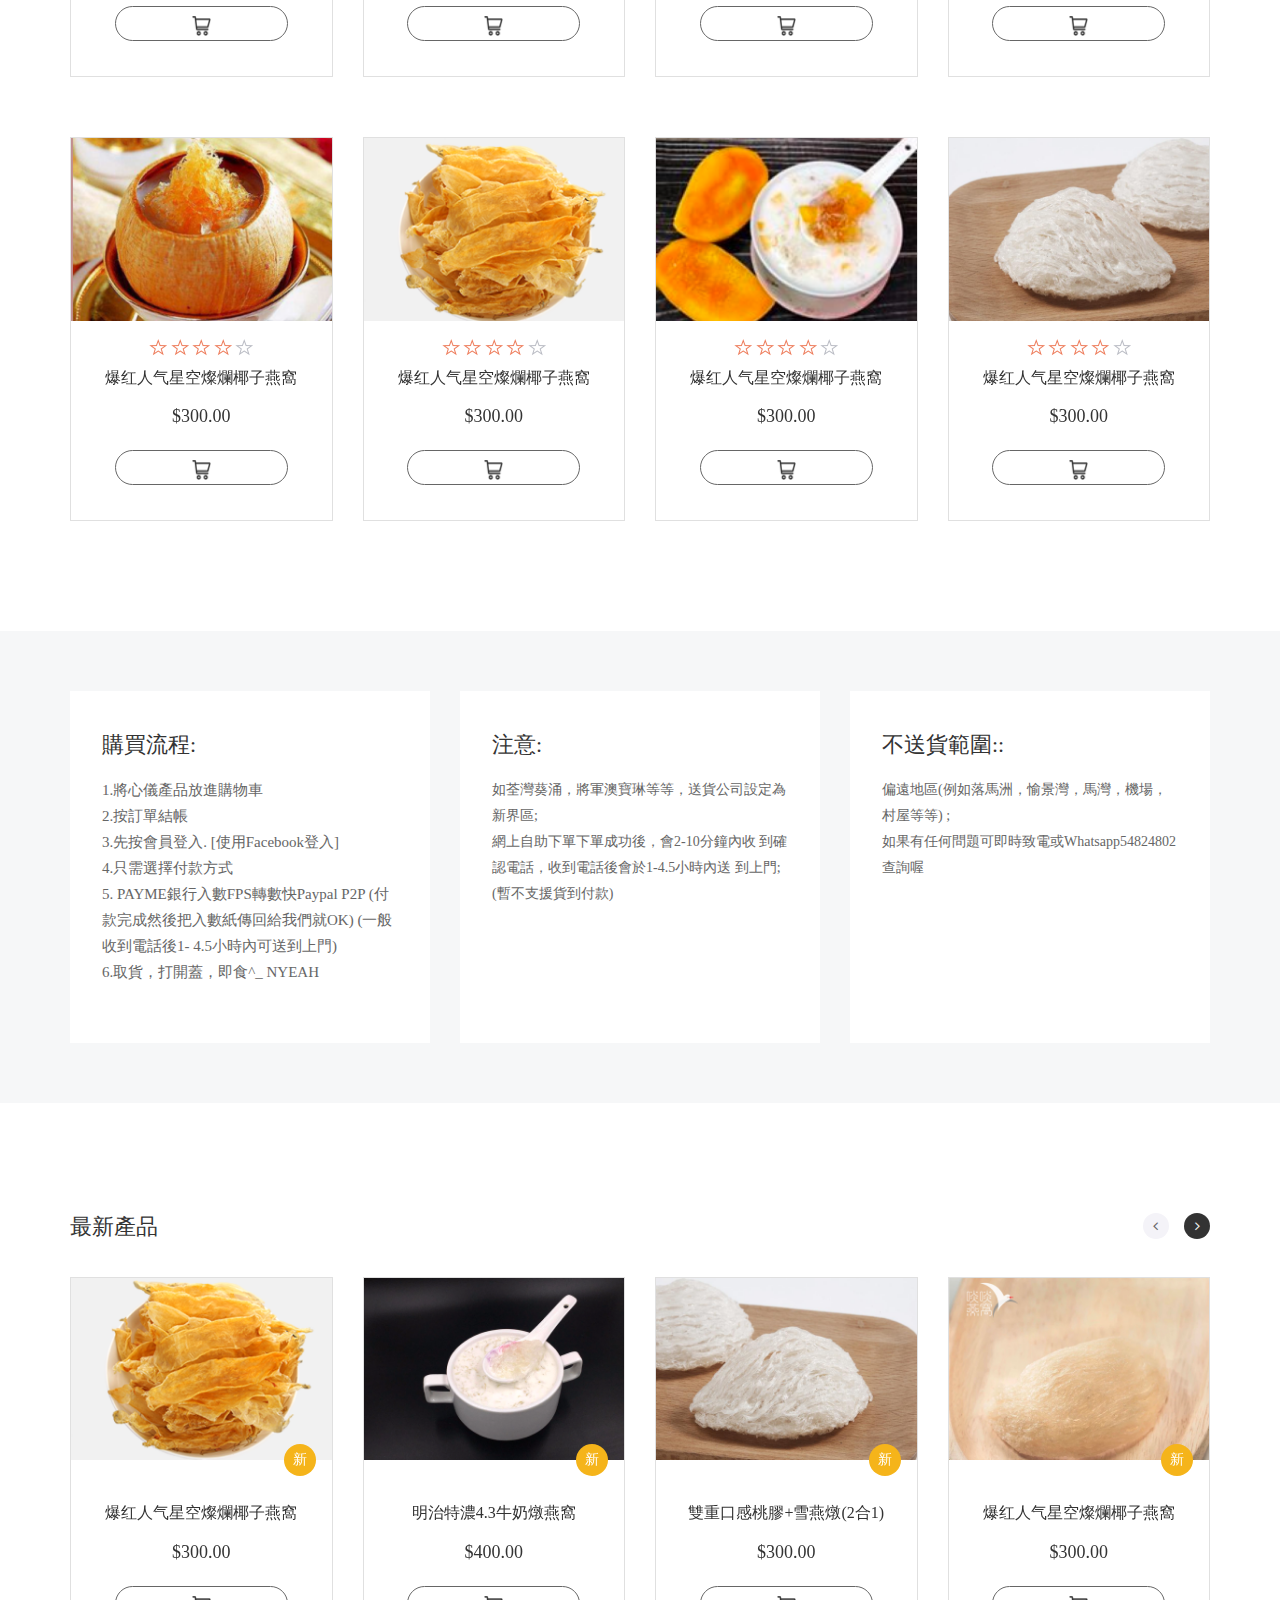
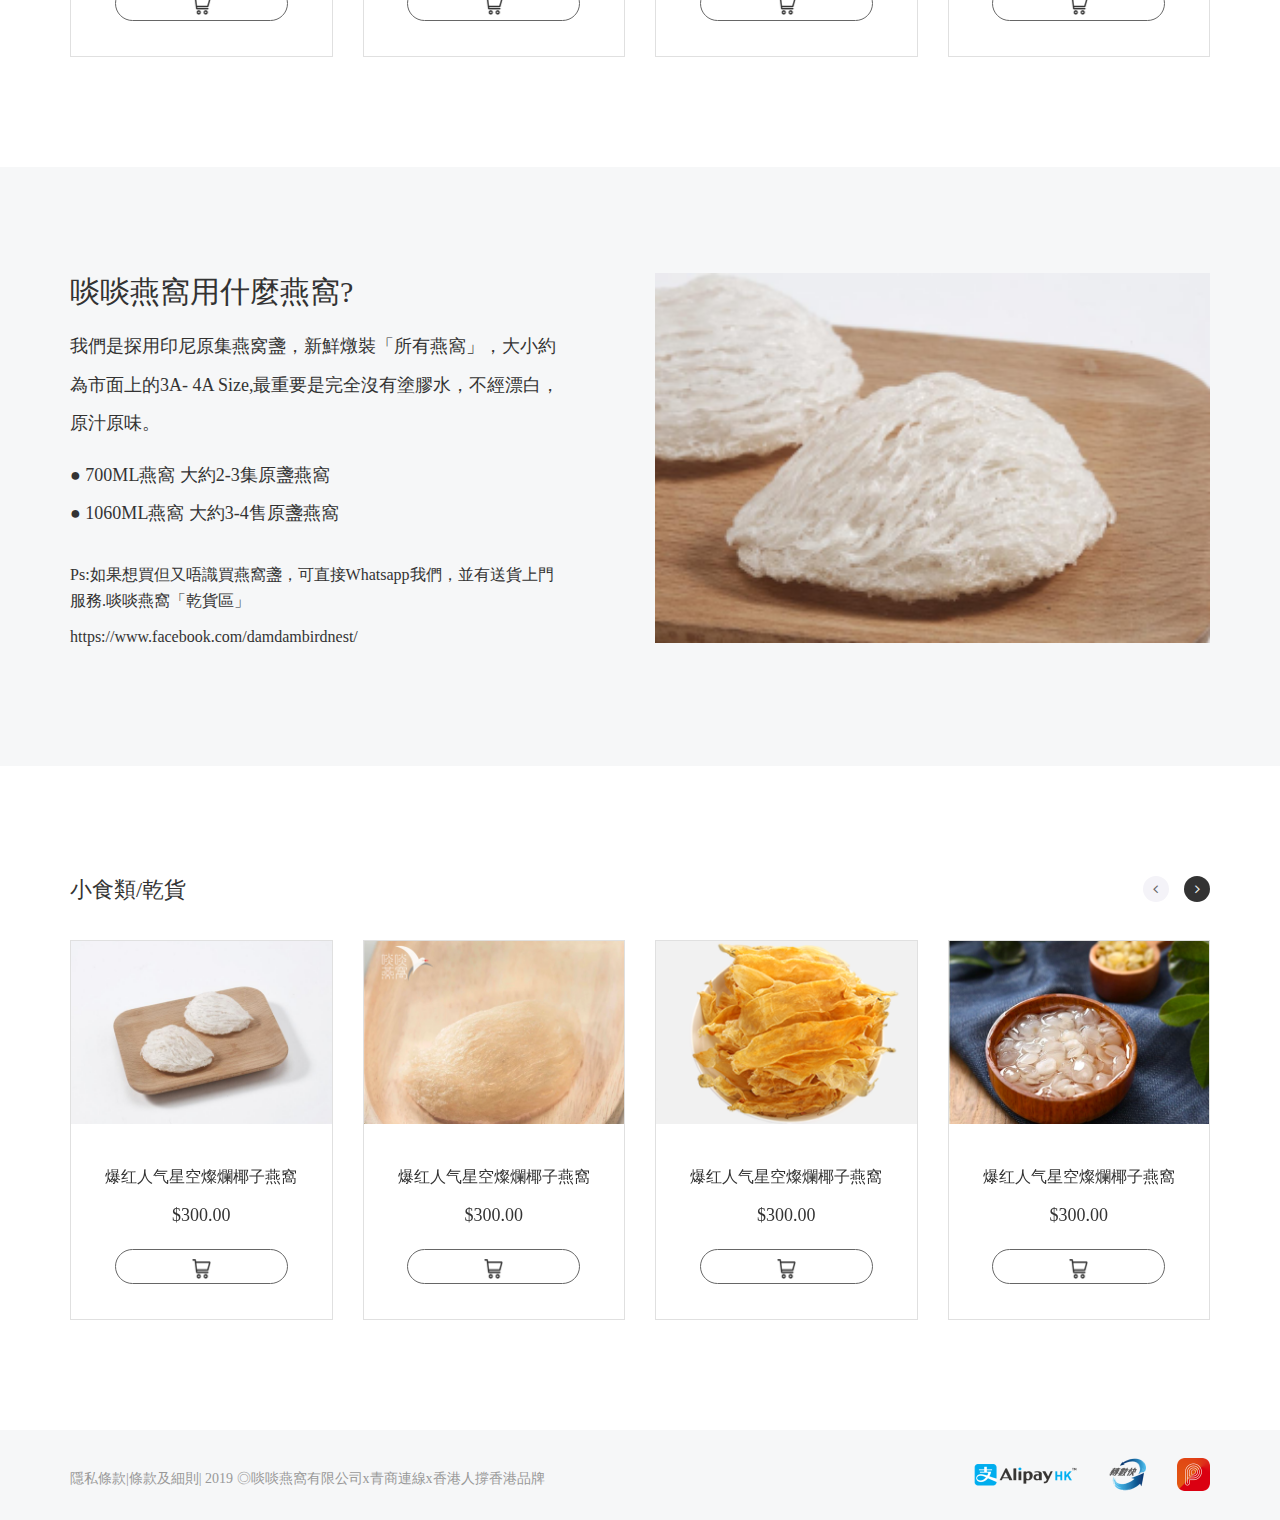
==== commit 9d42b024: "点击商品数量添加" ====
--- a/index.html
+++ b/index.html
@@ -1,684 +1,700 @@
-<!doctype html>
-<html lang="en">
-<head>
-    <!-- Required meta tags -->
-    <meta charset="utf-8">
-    <meta name="viewport" content="width=device-width, initial-scale=1">
-    <title></title>
-    <meta name="description" content=""/>
-    <meta name="keywords" content="" />
-    <!-- Bootstrap CSS -->
-    <link rel="stylesheet" href="font-awesome/css/font-awesome.min.css">
-    <!-- Animate.css -->
-    <link rel="stylesheet" href="css/bootstrap.min.css">
-    <link rel="stylesheet" href="css/main.css">
-    <link rel="stylesheet" href="css/custom.css">
-</head>
-<body>
-    <header class="header-info">
-        <div class="container">
-            <nav class="navbar navbar-expand-lg navbar-light">
-                <a class="navbar-brand" href="index.html">
-                    <img src="images/WechatIMG1.png" alt=""/>
-                </a>
-                <button type="button" class="navbar-toggle collapsed" data-toggle="collapse" data-target="#navbarSupportedContent" aria-expanded="false">
-                    <span class="sr-only">Toggle navigation</span>
-                    <span class="icon-bar"></span>
-                    <span class="icon-bar"></span>
-                    <span class="icon-bar"></span>
-                </button>
-
-                <div class="collapse navbar-collapse d-lg-flex" id="navbarSupportedContent">
-                    <div class="flex-lg-grow-1">
-                        <ul class="navbar-nav header-nav justify-content-center">
-                            <li class="nav-item active">
-                                <a class="nav-link" href="index.html">首頁</a>
-                            </li>
-                            <li class="nav-item">
-                                <a class="nav-link" href="product.html">產品</a>
-                            </li>
-                            <li class="nav-item">
-                                <a class="nav-link" href="aboutUs.html">關於我們</a>
-                            </li>
-                            <li class="nav-item">
-                                <a class="nav-link" href="newInformation.html">最新資訊</a>
-                            </li>
-                            <li class="nav-item">
-                                <a class="nav-link" href="chatUs.html">聯絡我們</a>
-                            </li>
-                        </ul>
-                    </div>
-
-                    <div class="userShopping">
-                        <a class="one" href="login.html"><img src="images/涓汉 (2).png" alt=""/></a>
-                        <!--<a class="two g-mx-44" href="login.html">-->
-                            <!--<img src="images/购物车 (3).png" alt=""/>-->
-                            <!--<span class="number ">2</span>-->
-                        <!--</a>-->
-                        <div class="dropdown shoppingDropD">
-                            <a href="" class="dropdown-toggle two g-mx-44 g-mx-32-sm" type="button" id="cartDropdown">
-                                <img src="images/购物车 (3).png" alt=""/>
-                                <span class="number" id="number">2</span>
-                            </a>
-                            <div class="dropdown-menu">
-                                <div class="dropMenu-title">
-                                    <h4 class="mini-cart-title">購物車</h4>
-                                </div>
-                                <ul class="dropMenu-content"  id="shoppingList">
-                                    <!--<li>-->
-                                        <!--<button type="button" class="close closeBtn" aria-label="Close"><span aria-hidden="true">&times;</span></button>-->
-                                        <!--<div class="clearfix"></div>-->
-                                        <!--<article class="clearfix miniCartInfo">-->
-                                            <!--<div class="miniCart-left">-->
-                                                <!--<img src="images/aboutus.png" alt=""/>-->
-                                            <!--</div>-->
-                                            <!--<div class="miniCart-right">-->
-                                                <!--<h4 class="card-title g-font-family-Regular g-line-height-21">-->
-                                                    <!--<a href="">雙重口感桃膠+雪燕燉(2合1)</a>-->
-                                                <!--</h4>-->
-                                                <!--<div class="priceAndNumber g-mt-15">-->
-                                                    <!--<h3 class="g-font-size-18 g-font-family-bold pull-left">300.00</h3>-->
-                                                    <!--<div class="input-group-add pull-right text-center">-->
-                                                        <!--<a class="jianshao" href="javascript:void(0)" href="">-</a>-->
-                                                        <!--<span type="text" class="text-center g-color-gray-dark-v4 two g-font-size-12 number" placeholder="1" aria-describedby="sizing-addon2">1</span>-->
-                                                         <!--<a class="add1" href="javascript:void(0)">+</a>-->
-                                                    <!--</div>-->
-                                                <!--</div>-->
-                                            <!--</div>-->
-                                        <!--</article>-->
-                                    <!--</li>-->
-                                </ul>
-                                <p class="cartCount g-font-size-18">小計 <span class="g-font-family-bold g-color-gray-dark-v2 g-pl-10">$300.00</span></p>
-                                <div class="clearfix text-center">
-                                    <button type="button" class="btn g-font-size-14 g-bg-green g-text-white">查看總計</button>
-                                    <button type="button" class="btn g-font-size-14">結賬</button>
-                                </div>
-                            </div>
-                            <div class="haha"></div>
-                        </div>
-                        <!--<a class="one" href=""><img src="images/鎼滅储 (1).png" alt=""/></a>-->
-
-
-                        <span class="search-formT one" method="get" action="" role="search">
-                            <input class="search-form-input" type="search" name="s" id="searchform-1" placeholder="搜尋產品...">
-                        </span>
-
-                    </div>
-                </div>
-            </nav>
-        </div>
-    </header>
-
-    <div class="g-bg-blue g-py-146">
-        <div class="container">
-            <div class="row">
-                <div class="col-sm-6 col-md-7">
-                    <img class="img-fluid g-w-100 g-height-100" src="images/bannerPic.jpg" alt=""/>
-                </div>
-                <div class="col-sm-6 col-md-5">
-                    <div class="banner-info">
-                        <h1 class="g-font-family-Medium">歡迎來到啖啖燕窩網上自助下單網址</h1>
-                        <p class="g-font-size-16 g-color-gray-dark-v6 g-font-family-light loginMember g-margin-bottom-0">*需先做按Fackbook登入做會員*</p>
-                        <p class="g-font-size-14 g-pt-27 g-color-gray-dark-vab g-margin-bottom-0">最新推出</p>
-                        <h2 class="g-font-size-20 g-color-gray-dark-v6 NotoSansHans-Regular">特濃牛奶水果燕窩</h2>
-                        <div class="starIcon starIconT">
-                            <img class="d-inline-block" src="images/Star 1.png" alt="">
-                            <img class="d-inline-block" src="images/Star 1.png" alt="">
-                            <img class="d-inline-block" src="images/Star 1.png" alt="">
-                            <img class="d-inline-block" src="images/Star 1.png" alt="">
-                            <img class="d-inline-block" src="images/Star 4.png" alt="">
-                            <span class="g-font-size-16 g-color-gray-dark-v7 g-margin-left-16">4.1</span>
-                        </div>
-                        <button type="button" class="btn g-font-size-14 g-bg-green g-text-white g-font-family-bold">自主下單</button>
-                </div>
-            </div>
-        </div>
-    </div>
-    </div>
-
-    <div class="container g-mt-68">
-        <div class="row">
-            <div class="col-md-6 g-mb-30">
-                <div class="row g-rounded g-bg-gray g-mx-1">
-                    <div class="col-sm-6 g-pt-24 g-pl-43 g-pm-37 g-pr-28 g-font-size-15 indexPaddingInfo">
-                        <p class="g-margin-bottom-0">
-                            即日送上門服務，需存放雪櫃，打開可即食，超級方便，廣受好評.可接受PAYME銀行入數FPS轉數快Paypal P2P
-                        </p>
-                        <p class="g-margin-bottom-0">
-                            此網頁的營運時間: 10:30AM-5PM於此時間以外只會作出有限度回覆，請多多包涵
-                        </p>
-                        <p class="g-margin-bottom-0">
-                            按照下邊流程落單就可以啦^
-                        </p>
-                        <button type="button" class="btn g-mt-15 g-bg-green g-font-size-14 g-width-94 g-height-32 g-text-white">溫馨提示</button>
-                    </div>
-                    <div class="col-sm-6 g-px-0">
-                        <div class="caseContent">
-                            <img class="g-w-100 img-responsive" src="images/QQ鎴浘20190524103747.png" alt="First slide">
-                        </div>
-                    </div>
-                </div>
-            </div>
-            <div class="col-md-6">
-                <div class="row g-rounded g-bg-gray g-mx-1">
-                    <div class="col-sm-5 col-12">
-                        <div class="g-px-28 g-pt-55 g-pb-37 indexPaddingInfo">
-                            <h2 class="mb-4 g-color-gray-dark-4e">椰子燉燕窩</h2>
-                            <ul class="circleIcon g-color-gray-dark-4e g-my-24">
-                                <li><i class="fa fa-dot-circle-o " aria-hidden="true"></i> <span>需提早1天預約</span></li>
-                                <li><i class="fa fa-circle-o" aria-hidden="true"></i> <span>-樽免費即日送貨到九龍區</span></li>
-                            </ul>
-                            <button type="button" class="btn mt-4 g-font-size-14 g-width-94 g-height-32 g-text-white g-bg-red">立即下單</button>
-                        </div>
-                    </div>
-                    <div class="col-sm-7 col-12 g-px-0">
-                        <div class="caseContent">
-                            <img class="g-w-100 img-responsive card-img-top figure-img d-block g-rounded-right" src="images/pli-img02.png" alt="First slide">
-                        </div>
-                    </div>
-                </div>
-            </div>
-        </div>
-    </div>
-
-    <div class="container">
-        <div id="carouselExampleControls1" class="carousel slide g-my-110" data-ride="carousel">
-            <div class="careChoose g-mb-40">
-                <h3 class="g-mb-0 pull-left g-font-size-22 g-color-gray-dark-v2">人氣精選</h3>
-                <div class="pull-right">
-                    <a class="carousel-control-prev text-center g-mr-12" href="#carouselExampleControls1" role="button" data-slide="prev">
-                        <i class="fa fa-angle-left" aria-hidden="true"></i>
-                    </a>
-                    <a class="carousel-control-next text-center" href="#carouselExampleControls1" role="button" data-slide="next">
-                        <i class="fa fa-angle-right" aria-hidden="true"></i>
-                    </a>
-                </div>
-                <div class="clearfix"></div>
-            </div>
-            <div class="carousel-inner" role="listbox">
-                <div class="item active">
-                    <div class="row">
-                        <div class="col-12 col-xs-6 col-md-3 g-mb-60" pid="1001">
-                            <div class="cardInfo">
-                                <a class="img_wap" href="">
-                                    <img class="card-img-top figure-img d-block mb-0 productImg" src="images/pli-img01.png" alt="First slide">
-                                </a>
-                                <div class="card-body text-center g-pb-35 g-px-16">
-                                    <div class="starIcon">
-                                        <img class="d-inline-block" src="images/Star 1.png" alt=""/>
-                                        <img class="d-inline-block" src="images/Star 1.png" alt=""/>
-                                        <img class="d-inline-block" src="images/Star 1.png" alt=""/>
-                                        <img class="d-inline-block" src="images/Star 1.png" alt=""/>
-                                        <img class="d-inline-block" src="images/Star 4.png" alt=""/>
-                                    </div>
-                                    <h4 class="card-title g-height-20 g-font-family-Regular"><a class="productName" href="javascript:void(0)">爆红人气星空燦爛椰子燕窩</a></h4>
-                                    <h3 class="g-font-size-18 g-mb-20 g-mt-14 g-font-family-bold productPrice">$300.00</h3>
-                                    <a class="shoppingBtn" href="javascript:void(0)"><img class="d-inline-block" src="images/blackShopping.png" alt=""/></a>
-                                </div>
-                            </div>
-                        </div>
-                        <div class="col-12 col-xs-6 col-md-3 g-mb-60">
-                            <div class="cardInfo">
-                                <a class="img_wap" href="">
-                                    <img class="card-img-top figure-img d-block mb-0 productImg" src="images/pli-img01澶囦唤 16.png" alt="First slide">
-                                </a>
-
-                                <div class="card-body text-center g-pb-35 g-px-16">
-                                    <div class="starIcon">
-                                        <img class="d-inline-block" src="images/Star 1.png" alt=""/>
-                                        <img class="d-inline-block" src="images/Star 1.png" alt=""/>
-                                        <img class="d-inline-block" src="images/Star 1.png" alt=""/>
-                                        <img class="d-inline-block" src="images/Star 1.png" alt=""/>
-                                        <img class="d-inline-block" src="images/Star 4.png" alt=""/>
-                                    </div>
-                                    <h4 class="card-title g-font-family-Regular"><a class="productName" href="javascript:void(0)" >爆红人气星空燦爛椰子燕窩</a></h4>
-                                    <h3 class="g-font-size-18 g-mb-20 g-mt-14 g-font-family-bold productPrice">$300.00</h3>
-                                    <a href="javascript:void(0)" class="shoppingBtn"><img class="d-inline-block" src="images/blackShopping.png" alt=""/></a>
-                                </div>
-                            </div>
-                        </div>
-                        <div class="col-12 col-xs-6 col-md-3 g-mb-60">
-                            <div class="cardInfo">
-                                <a class="img_wap" href="">
-                                    <img class="card-img-top figure-img d-block mb-0 productImg" src="images/pli-img01澶囦唤 17.png" alt="First slide">
-                                </a>
-
-                                <div class="card-body text-center g-pb-35 g-px-16">
-                                    <div class="starIcon">
-                                        <img class="d-inline-block" src="images/Star 1.png" alt=""/>
-                                        <img class="d-inline-block" src="images/Star 1.png" alt=""/>
-                                        <img class="d-inline-block" src="images/Star 1.png" alt=""/>
-                                        <img class="d-inline-block" src="images/Star 1.png" alt=""/>
-                                        <img class="d-inline-block" src="images/Star 4.png" alt=""/>
-                                    </div>
-                                    <h4 class="card-title g-font-family-Regular"><a class="productName" href="javascript:void(0)" >爆红人气星空燦爛椰子燕窩</a></h4>
-                                    <h3 class="g-font-size-18 g-mb-20 g-mt-14 g-font-family-bold productPrice">$300.00</h3>
-                                    <a href="javascript:void(0)" class="shoppingBtn"><img class="d-inline-block" src="images/blackShopping.png" alt=""/></a>
-                                </div>
-                            </div>
-                        </div>
-                        <div class="col-12 col-xs-6 col-md-3 g-mb-60">
-                            <div class="cardInfo">
-                                <a class="img_wap" href="">
-                                    <img class="card-img-top figure-img d-block mb-0 productImg" src="images/pli-img01澶囦唤 18.png" alt="First slide">
-                                </a>
-
-                                <div class="card-body text-center g-pb-35 g-px-16">
-                                    <div class="starIcon">
-                                        <img class="d-inline-block" src="images/Star 1.png" alt=""/>
-                                        <img class="d-inline-block" src="images/Star 1.png" alt=""/>
-                                        <img class="d-inline-block" src="images/Star 1.png" alt=""/>
-                                        <img class="d-inline-block" src="images/Star 1.png" alt=""/>
-                                        <img class="d-inline-block" src="images/Star 4.png" alt=""/>
-                                    </div>
-                                    <h4 class="card-title g-font-family-Regular"><a class="productName" href="javascript:void(0)" >爆红人气星空燦爛椰子燕窩</a></h4>
-                                    <h3 class="g-font-size-18 g-mb-20 g-mt-14 g-font-family-bold productPrice">$300.00</h3>
-                                    <a href="javascript:void(0)" class="shoppingBtn"><img class="d-inline-block" src="images/blackShopping.png" alt=""/></a>
-                                </div>
-                            </div>
-                        </div>
-
-                        <div class="col-12 col-xs-6 col-md-3 g-mb-40--md">
-                            <div class="cardInfo">
-                                <a class="img_wap" href="">
-                                    <img class="card-img-top figure-img d-block mb-0 productImg" src="images/pli-img01澶囦唤.png" alt="First slide">
-                                </a>
-                                <div class="card-body text-center g-pb-35 g-px-16">
-                                    <div class="starIcon">
-                                        <img class="d-inline-block" src="images/Star 1.png" alt=""/>
-                                        <img class="d-inline-block" src="images/Star 1.png" alt=""/>
-                                        <img class="d-inline-block" src="images/Star 1.png" alt=""/>
-                                        <img class="d-inline-block" src="images/Star 1.png" alt=""/>
-                                        <img class="d-inline-block" src="images/Star 4.png" alt=""/>
-                                    </div>
-                                    <h4 class="card-title  g-font-family-Regular"><a class="productName" href="javascript:void(0)" >爆红人气星空燦爛椰子燕窩</a></h4>
-                                    <h3 class="g-font-size-18 g-mb-20 g-mt-14 g-font-family-bold productPrice">$300.00</h3>
-                                    <a href="javascript:void(0)" class="shoppingBtn"><img class="d-inline-block" src="images/blackShopping.png" alt=""/></a>
-                                </div>
-                            </div>
-                        </div>
-                        <div class="col-12 col-xs-6 col-md-3 g-mb-40--md">
-                            <div class="cardInfo">
-                                <a class="img_wap" href="">
-                                    <img class="card-img-top figure-img d-block mb-0 productImg" src="images/pli-img01澶囦唤 26.png" alt="First slide">
-                                </a>
-                                <div class="card-body text-center g-pb-35 g-px-16">
-                                    <div class="starIcon">
-                                        <img class="d-inline-block" src="images/Star 1.png" alt=""/>
-                                        <img class="d-inline-block" src="images/Star 1.png" alt=""/>
-                                        <img class="d-inline-block" src="images/Star 1.png" alt=""/>
-                                        <img class="d-inline-block" src="images/Star 1.png" alt=""/>
-                                        <img class="d-inline-block" src="images/Star 4.png" alt=""/>
-                                    </div>
-                                    <h4 class="card-title g-font-family-Regular"><a class="productName" href="javascript:void(0)" >爆红人气星空燦爛椰子燕窩</a></h4>
-                                    <h3 class="g-font-size-18 g-mb-20 g-mt-14 g-font-family-bold productPrice">$300.00</h3>
-                                    <a href="javascript:void(0)" class="shoppingBtn"><img class="d-inline-block" src="images/blackShopping.png" alt=""/></a>
-                                </div>
-                            </div>
-                        </div>
-                        <div class="col-12 col-xs-6 col-md-3 g-mb-40--md">
-                            <div class="cardInfo">
-                                <a class="img_wap" href="">
-                                    <img class="card-img-top figure-img d-block mb-0 productImg" src="images/pli-img01澶囦唤 20.png" alt="First slide">
-                                </a>
-
-                                <div class="card-body text-center g-pb-35 g-px-16">
-                                    <div class="starIcon">
-                                        <img class="d-inline-block" src="images/Star 1.png" alt=""/>
-                                        <img class="d-inline-block" src="images/Star 1.png" alt=""/>
-                                        <img class="d-inline-block" src="images/Star 1.png" alt=""/>
-                                        <img class="d-inline-block" src="images/Star 1.png" alt=""/>
-                                        <img class="d-inline-block" src="images/Star 4.png" alt=""/>
-                                    </div>
-                                    <h4 class="card-title g-font-family-Regular"><a class="productName" href="javascript:void(0)" >爆红人气星空燦爛椰子燕窩</a></h4>
-                                    <h3 class="g-font-size-18 g-mb-20 g-mt-14 g-font-family-bold productPrice">$300.00</h3>
-                                    <a href="javascript:void(0)" class="shoppingBtn"><img class="d-inline-block" src="images/blackShopping.png" alt=""/></a>
-                                </div>
-                            </div>
-                        </div>
-                        <div class="col-12 col-xs-6 col-md-3 g-mb-40--md">
-                            <div class="cardInfo">
-                                <a class="img_wap" href="">
-                                    <img class="card-img-top figure-img d-block mb-0 productImg" src="images/pli-img01澶囦唤 21.png" alt="First slide">
-                                </a>
-                                <div class="card-body text-center g-pb-35 g-px-16">
-                                    <div class="starIcon">
-                                        <img class="d-inline-block" src="images/Star 1.png" alt=""/>
-                                        <img class="d-inline-block" src="images/Star 1.png" alt=""/>
-                                        <img class="d-inline-block" src="images/Star 1.png" alt=""/>
-                                        <img class="d-inline-block" src="images/Star 1.png" alt=""/>
-                                        <img class="d-inline-block" src="images/Star 4.png" alt=""/>
-                                    </div>
-                                    <h4 class="card-title g-font-family-Regular"><a class="productName" href="javascript:void(0)" >爆红人气星空燦爛椰子燕窩</a></h4>
-                                    <h3 class="g-font-size-18 g-mb-20 g-mt-14 g-font-family-bold productPrice">$300.00</h3>
-                                    <a href="javascript:void(0)" class="shoppingBtn"><img class="d-inline-block" src="images/blackShopping.png" alt=""/></a>
-                                </div>
-                            </div>
-                        </div>
-                    </div>
-                </div>
-
-            </div>
-
-        </div>
-    </div>
-
-    <div class="g-bg-gray g-py-60">
-        <div class="container">
-            <div class="row">
-                <div class="col-md-4 col-12">
-                    <div class="cardProcess g-bg-white">
-                        <div class="card-body g-px-32 g-py-36 g-max-heigh-292">
-                            <h2 class="card-title g-mb-14 g-font-size-22">購買流程:</h2>
-                            <ul class="g-font-size-15">
-                                <li>1.將心儀產品放進購物車</li>
-                                <li>2.按訂單結帳</li>
-                                <li>3.先按會員登入. [使用Facebook登入]</li>
-                                <li>4.只需選擇付款方式</li>
-                                <li>
-                                    5. PAYME銀行入數FPS轉數快Paypal P2P
-                                    (付款完成然後把入數紙傳回給我們就OK)
-                                    (一般收到電話後1- 4.5小時內可送到上門)
-                                </li>
-                                <li>6.取貨，打開蓋，即食^_ NYEAH</li>
-                            </ul>
-                        </div>
-                    </div>
-                </div>
-                <div class="col-md-4 col-12">
-                    <div class="cardProcess g-bg-white">
-                        <div class="card-body g-px-32 g-py-36 g-max-heigh-292">
-                            <h2 class="card-title g-mb-14 g-font-size-22">注意:</h2>
-                            <ul class="itemTxt">
-                                <li>如荃灣葵涌，將軍澳寶琳等等，送貨公司設定為新界區;</li>
-                                <li>網上自助下單下單成功後，會2-10分鐘內收 到確認電話，收到電話後會於1-4.5小時內送 到上門;</li>
-                                <li>(暫不支援貨到付款)</li>
-                            </ul>
-                        </div>
-                    </div>
-                </div>
-                <div class="col-md-4 col-12">
-                    <div class="cardProcess g-bg-white">
-                        <div class="card-body g-px-32 g-py-36 g-max-heigh-292">
-                            <h2 class="card-title g-mb-14 g-font-size-22">不送貨範圍::</h2>
-                            <ul class="itemTxt">
-                                <li>偏遠地區(例如落馬洲，愉景灣，馬灣，機場，村屋等等) ;</li>
-                                <li>如果有任何問題可即時致電或Whatsapp54824802查詢喔</li>
-                            </ul>
-                        </div>
-                    </div>
-                </div>
-            </div>
-        </div>
-    </div>
-
-    <div class="container">
-            <div id="carouselExampleControls2" class="carousel slide g-my-110" data-ride="carousel">
-                <div class="careChoose g-mb-40">
-                    <h3 class="pull-left g-font-size-22 g-color-gray-dark-v2">最新產品</h3>
-                    <div class="pull-right">
-                        <a class="carousel-control-prev text-center g-mr-12" href="#carouselExampleControls2" role="button" data-slide="prev">
-                            <i class="fa fa-angle-left" aria-hidden="true"></i>
-                        </a>
-                        <a class="carousel-control-next text-center" href="#carouselExampleControls2" role="button" data-slide="next">
-                            <i class="fa fa-angle-right" aria-hidden="true"></i>
-                        </a>
-                    </div>
-                    <div class="clearfix"></div>
-                </div>
-                <div class="carousel-inner" role="listbox">
-                    <div class="item active">
-                        <div class="row">
-                            <div class="col-12 col-xs-6 col-md-3 g-mb-40--md">
-                                <div class="cardInfo">
-                                    <a class="img_wap" href="">
-                                        <img class="card-img-top figure-img d-block mb-0" src="images/pli-img01澶囦唤 2.png" alt="First slide">
-                                        <div class="newIcon text-center">新</div>
-                                    </a>
-                                    <div class="card-body text-center pt-2 g-pb-35 g-px-16">
-                                        <h4 class="card-title mt-4 mb-2 g-height-20 overflow-hidden g-font-family-Regular g-mt-30"><a class="productName" href="javascript:void(0)">爆红人气星空燦爛椰子燕窩</a></h4>
-                                        <h3 class="g-font-size-18 g-mb-20 g-mt-14 g-font-family-bold productPrice">$300.00</h3>
-                                        <a href="javascript:void(0)" class="shoppingBtn pb-2 px-5"><img class="d-inline-block" src="images/blackShopping.png" alt=""></a>
-                                    </div>
-                                </div>
-                            </div>
-                            <div class="col-12 col-xs-6 col-md-3 g-mb-40--md">
-                                <div class="cardInfo">
-                                    <a class="img_wap" href="">
-                                        <img class="card-img-top figure-img d-block mb-0" src="images/pli-img01澶囦唤 22.png" alt="First slide">
-                                        <div class="newIcon text-center">新</div>
-                                    </a>
-                                    <div class="card-body text-center pt-2 g-pb-35 g-px-16">
-                                        <h4 class="card-title mt-4 mb-2 g-height-20 overflow-hidden g-font-family-Regular g-mt-30">
-                                            <a class="productName" href="javascript:void(0)">明治特濃4.3牛奶燉燕窩</a></h4>
-                                        <h3 class="g-font-size-18 g-mb-20 g-mt-14 g-font-family-bold productPrice">$400.00</h3>
-                                        <a href="javascript:void(0)" class="shoppingBtn pb-2 px-5"><img class="d-inline-block" src="images/blackShopping.png" alt=""></a>
-                                    </div>
-                                </div>
-                            </div>
-                            <div class="col-12 col-xs-6 col-md-3 g-mb-40--md">
-                                <div class="cardInfo">
-                                    <a class="img_wap" href="">
-                                        <img class="card-img-top figure-img d-block mb-0" src="images/pli-img01澶囦唤 17.png" alt="First slide">
-                                        <div class="newIcon text-center">新</div>
-                                    </a>
-                                    <div class="card-body text-center pt-2 g-pb-35 g-px-16">
-                                        <h4 class="card-title mt-4 mb-2 g-height-20 overflow-hidden g-font-family-Regular g-mt-30">
-                                            <a class="productName" href="javascript:void(0)">雙重口感桃膠+雪燕燉(2合1)</a></h4>
-                                        <h3 class="g-font-size-18 g-mb-20 g-mt-14 g-font-family-bold productPrice">$300.00</h3>
-                                        <a href="javascript:void(0)" class="shoppingBtn pb-2 px-5"><img class="d-inline-block" src="images/blackShopping.png" alt=""></a>
-                                    </div>
-                                </div>
-                            </div>
-                            <div class="col-12 col-xs-6 col-md-3 g-mb-40--md">
-                                <div class="cardInfo">
-                                    <a class="img_wap" href="">
-                                        <img class="card-img-top figure-img d-block mb-0" src="images/pli-img01澶囦唤 16.png" alt="First slide">
-                                        <div class="newIcon text-center">新</div>
-                                    </a>
-                                    <div class="card-body text-center pt-2 g-pb-35 g-px-16">
-                                        <h4 class="card-title mt-4 mb-2 g-height-20 overflow-hidden g-font-family-Regular g-mt-30">
-                                            <a class="productName" href="javascript:void(0)">爆红人气星空燦爛椰子燕窩</a></h4>
-                                        <h3 class="g-font-size-18 g-mb-20 g-mt-14 g-font-family-bold productPrice">$300.00</h3>
-                                        <a href="javascript:void(0)" class="shoppingBtn pb-2 px-5"><img class="d-inline-block" src="images/blackShopping.png" alt=""></a>
-                                    </div>
-                                </div>
-                            </div>
-                        </div>
-                    </div>
-                    <div class="item">
-                        <div class="row">
-                            <div class="col-12 col-xs-6 col-md-3 g-mb-40--md">
-                                <div class="cardInfo">
-                                    <a class="img_wap" href="">
-                                        <img class="card-img-top figure-img d-block mb-0" src="images/pli-img01澶囦唤 2.png" alt="First slide">
-                                        <div class="newIcon text-center">新</div>
-                                    </a>
-                                    <div class="card-body text-center pt-2 g-pb-35 g-px-16">
-                                        <h4 class="card-title mt-4 mb-2 g-height-20 overflow-hidden g-font-family-Regular g-mt-30"><a class="productName" href="javascript:void(0)">爆红人气星空燦爛椰子燕窩</a></h4>
-                                        <h3 class="g-font-size-18 g-mb-20 g-mt-14 g-font-family-bold productPrice">$300.00</h3>
-                                        <a href="javascript:void(0)" class="shoppingBtn pb-2 px-5"><img class="d-inline-block" src="images/blackShopping.png" alt=""></a>
-                                    </div>
-                                </div>
-                            </div>
-                            <div class="col-12 col-xs-6 col-md-3 g-mb-40--md">
-                                <div class="cardInfo">
-                                    <a class="img_wap" href="">
-                                        <img class="card-img-top figure-img d-block mb-0" src="images/pli-img01澶囦唤 22.png" alt="First slide">
-                                        <div class="newIcon text-center">新</div>
-                                    </a>
-                                    <div class="card-body text-center pt-2 g-pb-35 g-px-16">
-                                        <h4 class="card-title mt-4 mb-2 g-height-20 overflow-hidden g-font-family-Regular g-mt-30">
-                                            <a class="productName" href="javascript:void(0)">明治特濃4.3牛奶燉燕窩</a></h4>
-                                        <h3 class="g-font-size-18 g-mb-20 g-mt-14 g-font-family-bold productPrice">$400.00</h3>
-                                        <a href="javascript:void(0)" class="shoppingBtn pb-2 px-5"><img class="d-inline-block" src="images/blackShopping.png" alt=""></a>
-                                    </div>
-                                </div>
-                            </div>
-                            <div class="col-12 col-xs-6 col-md-3 g-mb-40--md">
-                                <div class="cardInfo">
-                                    <a class="img_wap" href="">
-                                        <img class="card-img-top figure-img d-block mb-0" src="images/pli-img01澶囦唤 17.png" alt="First slide">
-                                        <div class="newIcon text-center">新</div>
-                                    </a>
-                                    <div class="card-body text-center pt-2 g-pb-35 g-px-16">
-                                        <h4 class="card-title mt-4 mb-2 g-height-20 overflow-hidden g-font-family-Regular g-mt-30">
-                                            <a class="productName" href="javascript:void(0)">雙重口感桃膠+雪燕燉(2合1)</a></h4>
-                                        <h3 class="g-font-size-18 g-mb-20 g-mt-14 g-font-family-bold productPrice">$300.00</h3>
-                                        <a href="javascript:void(0)" class="shoppingBtn pb-2 px-5"><img class="d-inline-block" src="images/blackShopping.png" alt=""></a>
-                                    </div>
-                                </div>
-                            </div>
-                            <div class="col-12 col-xs-6 col-md-3 g-mb-40--md">
-                                <div class="cardInfo">
-                                    <a class="img_wap" href="">
-                                        <img class="card-img-top figure-img d-block mb-0" src="images/pli-img01澶囦唤 16.png" alt="First slide">
-                                        <div class="newIcon text-center">新</div>
-                                    </a>
-                                    <div class="card-body text-center pt-2 g-pb-35 g-px-16">
-                                        <h4 class="card-title mt-4 mb-2 g-height-20 overflow-hidden g-font-family-Regular g-mt-30">
-                                            <a class="productName" href="javascript:void(0)">爆红人气星空燦爛椰子燕窩</a></h4>
-                                        <h3 class="g-font-size-18 g-mb-20 g-mt-14 g-font-family-bold productPrice">$300.00</h3>
-                                        <a href="javascript:void(0)" class="shoppingBtn pb-2 px-5"><img class="d-inline-block" src="images/blackShopping.png" alt=""></a>
-                                    </div>
-                                </div>
-                            </div>
-                        </div>
-                    </div>
-                </div>
-
-            </div>
-
-
-        </div>
-
-    <div class="g-bg-gray">
-        <div class="container">
-            <div class="row g-py-106">
-                <div class="col-sm-6">
-                    <div class="card bg-transparent">
-                        <div class="card-body text-color g-pr-60--md">
-                            <h2 class="card-title g-font-size-30 g-line-height-40 g-mb-16">啖啖燕窩用什麼燕窩?</h2>
-                            <p class="card-text g-font-size-18 g-line-height-40 g-margin-bottom-0">我們是探用印尼原集燕窝盞，新鮮燉裝「所有燕窩」，大小約為市面上的3A- 4A Size,最重要是完全沒有塗膠水，不經漂白，原汁原味。</p>
-                            <ul class="g-font-size-18 g-line-height-38 g-mt-14 g-mb-30">
-                                <li>● 700ML燕窩 大約2-3集原盞燕窩</li>
-                                <li>● 1060ML燕窩 大約3-4售原盞燕窩</li>
-                            </ul>
-                            <p class="g-font-size-16">
-                                Ps:如果想買但又唔識買燕窩盞，可直接Whatsapp我們，並有送貨上門服務.啖啖燕窩「乾貨區」
-                            </p>
-                            <p class="g-font-size-16">https://www.facebook.com/damdambirdnest/</p>
-                        </div>
-                    </div>
-                </div>
-                <div class="col-sm-6">
-                      <img class="img-responsive g-w-100" src="images/pli-img01澶囦唤 17.png" alt="First slide">
-                </div>
-            </div>
-        </div>
-    </div>
-
-
-    <div class="container">
-        <div id="carouselExampleControls3" class="carousel slide g-my-110" data-ride="carousel">
-            <div class="careChoose g-mb-40">
-                <h3 class="g-mb-0 pull-left g-font-size-22 g-color-gray-dark-v2">小食類/乾貨</h3>
-                <div class="pull-right">
-                    <a class="carousel-control-prev text-center g-mr-12" href="#carouselExampleControls3" role="button" data-slide="prev">
-                        <i class="fa fa-angle-left" aria-hidden="true"></i>
-                    </a>
-                    <a class="carousel-control-next text-center" href="#carouselExampleControls3" role="button" data-slide="next">
-                        <i class="fa fa-angle-right" aria-hidden="true"></i>
-                    </a>
-                </div>
-                <div class="clearfix"></div>
-            </div>
-            <div class="carousel-inner" role="listbox">
-                <div class="item active">
-                    <div class="row">
-                        <div class="col-12 col-xs-6 col-md-3 g-mb-40--md">
-                            <div class="cardInfo">
-                                <a class="img_wap" href="">
-                                    <img class="card-img-top figure-img d-block mb-0" src="images/pli-img01澶囦唤 3.png" alt="First slide">
-                                </a>
-                                <div class="card-body text-center g-pb-35 g-px-16">
-                                    <h4 class="card-title  g-font-family-Regular g-mt-30"><a class="productName" href="javascript:void(0)">爆红人气星空燦爛椰子燕窩</a></h4>
-                                    <h3 class="g-font-size-18 g-mb-20 g-mt-14 g-font-family-bold productPrice">$300.00</h3>
-                                    <a href="javascript:void(0)" class="shoppingBtn"><img class="d-inline-block" src="images/blackShopping.png" alt=""/></a>
-                                </div>
-                            </div>
-                        </div>
-                        <div class="col-12 col-xs-6 col-md-3 g-mb-40--md">
-                            <div class="cardInfo">
-                                <a class="img_wap" href="">
-                                    <img class="card-img-top figure-img d-block mb-0" src="images/pli-img01澶囦唤 16.png" alt="First slide">
-                                </a>
-                                <div class="card-body text-center g-pb-35 g-px-16">
-                                    <h4 class="card-title g-font-family-Regular g-mt-30"><a class="productName" href="javascript:void(0)">爆红人气星空燦爛椰子燕窩</a></h4>
-                                    <h3 class="g-font-size-18 g-mb-20 g-mt-14 g-font-family-bold productPrice">$300.00</h3>
-                                    <a href="javascript:void(0)" class="shoppingBtn"><img class="d-inline-block" src="images/blackShopping.png" alt=""/></a>
-                                </div>
-                            </div>
-                        </div>
-                        <div class="col-12 col-xs-6 col-md-3 g-mb-40--md">
-                            <div class="cardInfo">
-                                <a class="img_wap" href="">
-                                    <img class="card-img-top figure-img d-block mb-0" src="images/pli-img01澶囦唤 2.png" alt="First slide">
-                                </a>
-
-                                <div class="card-body text-center g-pb-35 g-px-16">
-                                    <h4 class="card-title g-font-family-Regular g-mt-30"><a class="productName" href="javascript:void(0)">爆红人气星空燦爛椰子燕窩</a></h4>
-                                    <h3 class="g-font-size-18 g-mb-20 g-mt-14 g-font-family-bold productPrice">$300.00</h3>
-                                    <a href="javascript:void(0)" class="shoppingBtn"><img class="d-inline-block" src="images/blackShopping.png" alt=""/></a>
-                                </div>
-                            </div>
-                        </div>
-                        <div class="col-12 col-xs-6 col-md-3 g-mb-40--md">
-                            <div class="cardInfo">
-                                <a class="img_wap" href="">
-                                    <img class="card-img-top figure-img d-block mb-0" src="images/pli-img01澶囦唤 18.png" alt="First slide">
-                                </a>
-                                <div class="card-body text-center g-pb-35 g-px-16">
-                                    <h4 class="card-title g-font-family-Regular g-mt-30"><a class="productName" href="javascript:void(0)">爆红人气星空燦爛椰子燕窩</a></h4>
-                                    <h3 class="g-font-size-18 g-mb-20 g-mt-14 g-font-family-bold productPrice">$300.00</h3>
-                                    <a href="javascript:void(0)" class="shoppingBtn"><img class="d-inline-block" src="images/blackShopping.png" alt=""/></a>
-                                </div>
-                            </div>
-                        </div>
-                    </div>
-                </div>
-            </div>
-
-        </div>
-    </div>
-    <footer class="g-bg-gray text-center g-height-90 footerInfo g-py-24-md">
-        <div class="container">
-            <div class="row">
-                <div class="col-lg-6">
-                    <div class="g-font-size-14 g-color-gray-dark-v5 text-center text-left--lg g-mt-8 g-mb-16--md">
-                        <a class="g-color-gray-dark-v5" href="">隱私條款</a>|<a class="g-color-gray-dark-v5" href="">條款及細則</a>| 2019 ◎啖啖燕窩有限公司x青商連線x香港人撐香港品牌
-                    </div>
-                </div>
-                <div class="col-lg-6">
-                    <div class="parIcon text-center text-right--lg">
-                        <a href=""><img src="images/card_alipay_hk.png" alt=""/></a>
-                        <a href=""><img class="g-px-28" src="images/card_fps.png" alt=""/></a>
-                        <a href=""><img src="images/card_payme.png" alt=""/></a>
-                    </div>
-                </div>
-            </div>
-        </div>
-    </footer>
-
-
-<!-- jQuery first, then Popper.js, then Bootstrap JS -->
-<script src="js/jquery.min.js"></script>
-<script src="js/bootstrap.min.js"></script>
-<script src="js/main.js"></script>
-
-
-
-
-</body>
-</html>
-                                                                                                                                                                                                                                                                                                                                                                                                                                                                                                                                                                                                                                                                                                                                                                                                                                                                                                                                                                                                                                                                                                                                                                                                                                                                                                                                                                                                                                                                                                                                                                                                                                                                                                                                                                                                                                                                                                                                                                                                                                                                                                                                                                                                                                                                                                                                                                                                                                                                                                                                                                                                                                                                                                                                                                                                                                                                                                                                                                                                                                                                                                                                                                                                                                                                                                                                                                                                                                                                                                                                                                                                                                                                                                                                                                                                                                                                                                                                                                                                                                                                                                                                                                                                                                                                                                                                                                                                                                                                                                                                                                                                                                                                                                                                                                                                                                                                                                                                                                                                                                                                                                                                                                                                                                                                                                                                                                                                                                                                                                                                                                                                                                                                                                                                                                                                                                                                                                                                                                                                                                                                                                                                                                                                                                                                                                                                                                                                                                                                                                                                                                                                                                                                                                                                                                                                                                                                                                                                                                                                                                                                                                                                                                                                                                                                                                                                                                                                                                                                                                                                                                                                                                                                                                                                                                                                                                                                                                                                                                                                                                                                                                                                                                                                                                                                                                                                                                                                                                                                                                                                                                                                                                                                                                                                                                                                                                                                                                                                                                                                                                                                                                                                                                                                                                                                                                                                                                                                                                                                                                                                                                                                                                                                                                                                                                                                                                                                                                                                                                                                                                                                                                                                                                                                                                                                                                                                                                                                                                                                                                                                                                                                                                                                                                                                                                                                                                                                                                                                                                                                                                                                                                                                                                                                                                                                                                                                                                                                                                                                                                                                                                  +<!doctype html>
+<html lang="en">
+<head>
+    <!-- Required meta tags -->
+    <meta charset="utf-8">
+    <meta name="viewport" content="width=device-width, initial-scale=1">
+    <title></title>
+    <meta name="description" content=""/>
+    <meta name="keywords" content="" />
+    <!-- Bootstrap CSS -->
+    <link rel="stylesheet" href="font-awesome/css/font-awesome.min.css">
+    <!-- Animate.css -->
+    <link rel="stylesheet" href="css/bootstrap.min.css">
+    <link rel="stylesheet" href="css/main.css">
+    <link rel="stylesheet" href="css/custom.css">
+    <script src="js/jquery.min.js"></script>
+
+
+
+
+</head>
+<body>
+<header class="header-info">
+    <div class="container">
+        <nav class="navbar navbar-expand-lg navbar-light">
+            <a class="navbar-brand" href="index.html">
+                <img src="images/WechatIMG1.png" alt=""/>
+            </a>
+            <button type="button" class="navbar-toggle collapsed" data-toggle="collapse" data-target="#navbarSupportedContent" aria-expanded="false">
+                <span class="sr-only">Toggle navigation</span>
+                <span class="icon-bar"></span>
+                <span class="icon-bar"></span>
+                <span class="icon-bar"></span>
+            </button>
+
+            <div class="collapse navbar-collapse d-lg-flex" id="navbarSupportedContent">
+                <div class="flex-lg-grow-1">
+                    <ul class="navbar-nav header-nav justify-content-center">
+                        <li class="nav-item active">
+                            <a class="nav-link" href="index.html">首頁</a>
+                        </li>
+                        <li class="nav-item">
+                            <a class="nav-link" href="product.html">產品</a>
+                        </li>
+                        <li class="nav-item">
+                            <a class="nav-link" href="aboutUs.html">關於我們</a>
+                        </li>
+                        <li class="nav-item">
+                            <a class="nav-link" href="newInformation.html">最新資訊</a>
+                        </li>
+                        <li class="nav-item">
+                            <a class="nav-link" href="chatUs.html">聯絡我們</a>
+                        </li>
+                    </ul>
+                </div>
+
+                <div class="userShopping">
+                    <a class="one" href="login.html"><img src="images/涓汉 (2).png" alt=""/></a>
+                    <!--<a class="two g-mx-44" href="login.html">-->
+                    <!--<img src="images/购物车 (3).png" alt=""/>-->
+                    <!--<span class="number ">2</span>-->
+                    <!--</a>-->
+                    <div class="dropdown shoppingDropD">
+                        <a href="" class="dropdown-toggle two g-mx-44 g-mx-32-sm" type="button" id="cartDropdown">
+                            <img src="images/购物车 (3).png" alt=""/>
+                            <span class="number" id="number">0</span>
+                        </a>
+                        <div class="dropdown-menu">
+                            <div class="dropMenu-title">
+                                <h4 class="mini-cart-title">購物車</h4>
+                            </div>
+                            <div  id="shoppingList">
+                                <!--<ul class="dropMenu-content">-->
+                                <!--<li>-->
+                                <!--<button type="button" class="close closeBtn" aria-label="Close"><span-->
+                                <!--aria-hidden="true">&times;</span></button>-->
+                                <!--<div class="clearfix"></div>-->
+                                <!--<article class="clearfix miniCartInfo">-->
+                                <!--<div class="miniCart-left">-->
+                                <!--<img src="images/aboutus.png" alt=""/>-->
+                                <!--</div>-->
+                                <!--<div class="miniCart-right">-->
+                                <!--<h4 class="card-title g-font-family-Regular g-line-height-21">-->
+                                <!--<a href="">雙重口感桃膠+雪燕燉(2合1)</a>-->
+                                <!--</h4>-->
+
+                                <!--<div class="priceAndNumber g-mt-15">-->
+                                <!--<h3 class="g-font-size-18 g-font-family-bold pull-left">-->
+                                <!--300.00</h3>-->
+
+                                <!--<div class="input-group-add pull-right text-center">-->
+                                <!--<a class="jianshao" href="javascript:void(0)" href="">-</a>-->
+                                <!--<span type="text"-->
+                                <!--class="text-center g-color-gray-dark-v4 two g-font-size-12 number"-->
+                                <!--placeholder="1"-->
+                                <!--aria-describedby="sizing-addon2">1</span>-->
+                                <!--<a class="add1" href="javascript:void(0)">+</a>-->
+                                <!--</div>-->
+                                <!--</div>-->
+                                <!--</div>-->
+                                <!--</article>-->
+                                <!--</li>-->
+                                <!--</ul>-->
+                            </div>
+
+
+
+                            <p class="cartCount g-font-size-18">小計 <span class="g-font-family-bold g-color-gray-dark-v2 g-pl-10">$300.00</span></p>
+                            <div class="clearfix text-center">
+                                <button type="button" class="btn g-font-size-14 g-bg-green g-text-white">查看總計</button>
+                                <button type="button" class="btn g-font-size-14">結賬</button>
+                            </div>
+                        </div>
+                        <div class="haha"></div>
+                    </div>
+                    <!--<a class="one" href=""><img src="images/鎼滅储 (1).png" alt=""/></a>-->
+
+
+                        <span class="search-formT one" method="get" action="" role="search">
+                            <input class="search-form-input" type="search" name="s" id="searchform-1" placeholder="搜尋產品...">
+                        </span>
+
+                </div>
+            </div>
+        </nav>
+    </div>
+</header>
+
+<div class="g-bg-blue g-py-146">
+    <div class="container">
+        <div class="row">
+            <div class="col-sm-6 col-md-7">
+                <img class="img-fluid g-w-100 g-height-100" src="images/bannerPic.jpg" alt=""/>
+            </div>
+            <div class="col-sm-6 col-md-5">
+                <div class="banner-info">
+                    <h1 class="g-font-family-Medium">歡迎來到啖啖燕窩網上自助下單網址</h1>
+                    <p class="g-font-size-16 g-color-gray-dark-v6 g-font-family-light loginMember g-margin-bottom-0">*需先做按Fackbook登入做會員*</p>
+                    <p class="g-font-size-14 g-pt-27 g-color-gray-dark-vab g-margin-bottom-0">最新推出</p>
+                    <h2 class="g-font-size-20 g-color-gray-dark-v6 NotoSansHans-Regular">特濃牛奶水果燕窩</h2>
+                    <div class="starIcon starIconT">
+                        <img class="d-inline-block" src="images/Star 1.png" alt="">
+                        <img class="d-inline-block" src="images/Star 1.png" alt="">
+                        <img class="d-inline-block" src="images/Star 1.png" alt="">
+                        <img class="d-inline-block" src="images/Star 1.png" alt="">
+                        <img class="d-inline-block" src="images/Star 4.png" alt="">
+                        <span class="g-font-size-16 g-color-gray-dark-v7 g-margin-left-16">4.1</span>
+                    </div>
+                    <button type="button" class="btn g-font-size-14 g-bg-green g-text-white g-font-family-bold">自主下單</button>
+                </div>
+            </div>
+        </div>
+    </div>
+</div>
+
+<div class="container g-mt-68">
+    <div class="row">
+        <div class="col-md-6 g-mb-30">
+            <div class="row g-rounded g-bg-gray g-mx-1">
+                <div class="col-sm-6 g-pt-24 g-pl-43 g-pm-37 g-pr-28 g-font-size-15 indexPaddingInfo">
+                    <p class="g-margin-bottom-0">
+                        即日送上門服務，需存放雪櫃，打開可即食，超級方便，廣受好評.可接受PAYME銀行入數FPS轉數快Paypal P2P
+                    </p>
+                    <p class="g-margin-bottom-0">
+                        此網頁的營運時間: 10:30AM-5PM於此時間以外只會作出有限度回覆，請多多包涵
+                    </p>
+                    <p class="g-margin-bottom-0">
+                        按照下邊流程落單就可以啦^
+                    </p>
+                    <button type="button" class="btn g-mt-15 g-bg-green g-font-size-14 g-width-94 g-height-32 g-text-white">溫馨提示</button>
+                </div>
+                <div class="col-sm-6 g-px-0">
+                    <div class="caseContent">
+                        <img class="g-w-100 img-responsive" src="images/QQ鎴浘20190524103747.png" alt="First slide">
+                    </div>
+                </div>
+            </div>
+        </div>
+        <div class="col-md-6">
+            <div class="row g-rounded g-bg-gray g-mx-1">
+                <div class="col-sm-5 col-12">
+                    <div class="g-px-28 g-pt-55 g-pb-37 indexPaddingInfo">
+                        <h2 class="mb-4 g-color-gray-dark-4e">椰子燉燕窩</h2>
+                        <ul class="circleIcon g-color-gray-dark-4e g-my-24">
+                            <li><i class="fa fa-dot-circle-o " aria-hidden="true"></i> <span>需提早1天預約</span></li>
+                            <li><i class="fa fa-circle-o" aria-hidden="true"></i> <span>-樽免費即日送貨到九龍區</span></li>
+                        </ul>
+                        <button type="button" class="btn mt-4 g-font-size-14 g-width-94 g-height-32 g-text-white g-bg-red">立即下單</button>
+                    </div>
+                </div>
+                <div class="col-sm-7 col-12 g-px-0">
+                    <div class="caseContent">
+                        <img class="g-w-100 img-responsive card-img-top figure-img d-block g-rounded-right" src="images/pli-img02.png" alt="First slide">
+                    </div>
+                </div>
+            </div>
+        </div>
+    </div>
+</div>
+
+<div class="container">
+    <div id="carouselExampleControls1" class="carousel slide g-my-110" data-ride="carousel">
+        <div class="careChoose g-mb-40">
+            <h3 class="g-mb-0 pull-left g-font-size-22 g-color-gray-dark-v2">人氣精選</h3>
+            <div class="pull-right">
+                <a class="carousel-control-prev text-center g-mr-12" href="#carouselExampleControls1" role="button" data-slide="prev">
+                    <i class="fa fa-angle-left" aria-hidden="true"></i>
+                </a>
+                <a class="carousel-control-next text-center" href="#carouselExampleControls1" role="button" data-slide="next">
+                    <i class="fa fa-angle-right" aria-hidden="true"></i>
+                </a>
+            </div>
+            <div class="clearfix"></div>
+        </div>
+        <div class="carousel-inner" role="listbox">
+            <div class="item active">
+                <div class="row">
+                    <div class="col-12 col-xs-6 col-md-3 g-mb-60">
+                        <div class="cardInfo"  data-id="1">
+                            <a class="img_wap" href="">
+                                <img class="card-img-top figure-img d-block mb-0 productImg" src="images/pli-img01.png" alt="First slide">
+                            </a>
+                            <div class="card-body text-center g-pb-35 g-px-16">
+                                <div class="starIcon">
+                                    <img class="d-inline-block" src="images/Star 1.png" alt=""/>
+                                    <img class="d-inline-block" src="images/Star 1.png" alt=""/>
+                                    <img class="d-inline-block" src="images/Star 1.png" alt=""/>
+                                    <img class="d-inline-block" src="images/Star 1.png" alt=""/>
+                                    <img class="d-inline-block" src="images/Star 4.png" alt=""/>
+                                </div>
+                                <h4 class="card-title g-height-20 g-font-family-Regular"><a class="productName" href="javascript:void(0)">爆红人气星空燦爛椰子燕窩</a></h4>
+                                <h3 class="g-font-size-18 g-mb-20 g-mt-14 g-font-family-bold productPrice">$300.00</h3>
+                                <a class="shoppingBtn" href="javascript:void(0)"><img class="d-inline-block" src="images/blackShopping.png" alt=""/></a>
+                            </div>
+                        </div>
+                    </div>
+                    <div class="col-12 col-xs-6 col-md-3 g-mb-60">
+                        <div class="cardInfo"  data-id="2">
+                            <a class="img_wap" href="">
+                                <img class="card-img-top figure-img d-block mb-0 productImg" src="images/pli-img01澶囦唤 16.png" alt="First slide">
+                            </a>
+
+                            <div class="card-body text-center g-pb-35 g-px-16">
+                                <div class="starIcon">
+                                    <img class="d-inline-block" src="images/Star 1.png" alt=""/>
+                                    <img class="d-inline-block" src="images/Star 1.png" alt=""/>
+                                    <img class="d-inline-block" src="images/Star 1.png" alt=""/>
+                                    <img class="d-inline-block" src="images/Star 1.png" alt=""/>
+                                    <img class="d-inline-block" src="images/Star 4.png" alt=""/>
+                                </div>
+                                <h4 class="card-title g-font-family-Regular"><a class="productName" href="javascript:void(0)" >爆红人气星空燦爛椰子燕窩</a></h4>
+                                <h3 class="g-font-size-18 g-mb-20 g-mt-14 g-font-family-bold productPrice">$300.00</h3>
+                                <a href="javascript:void(0)" class="shoppingBtn"><img class="d-inline-block" src="images/blackShopping.png" alt=""/></a>
+                            </div>
+                        </div>
+                    </div>
+                    <div class="col-12 col-xs-6 col-md-3 g-mb-60">
+                        <div class="cardInfo"  data-id="3">
+                            <a class="img_wap" href="">
+                                <img class="card-img-top figure-img d-block mb-0 productImg" src="images/pli-img01澶囦唤 17.png" alt="First slide">
+                            </a>
+
+                            <div class="card-body text-center g-pb-35 g-px-16">
+                                <div class="starIcon">
+                                    <img class="d-inline-block" src="images/Star 1.png" alt=""/>
+                                    <img class="d-inline-block" src="images/Star 1.png" alt=""/>
+                                    <img class="d-inline-block" src="images/Star 1.png" alt=""/>
+                                    <img class="d-inline-block" src="images/Star 1.png" alt=""/>
+                                    <img class="d-inline-block" src="images/Star 4.png" alt=""/>
+                                </div>
+                                <h4 class="card-title g-font-family-Regular"><a class="productName" href="javascript:void(0)" >爆红人气星空燦爛椰子燕窩</a></h4>
+                                <h3 class="g-font-size-18 g-mb-20 g-mt-14 g-font-family-bold productPrice">$300.00</h3>
+                                <a href="javascript:void(0)" class="shoppingBtn"><img class="d-inline-block" src="images/blackShopping.png" alt=""/></a>
+                            </div>
+                        </div>
+                    </div>
+                    <div class="col-12 col-xs-6 col-md-3 g-mb-60">
+                        <div class="cardInfo"  data-id="4">
+                            <a class="img_wap" href="">
+                                <img class="card-img-top figure-img d-block mb-0 productImg" src="images/pli-img01澶囦唤 18.png" alt="First slide">
+                            </a>
+
+                            <div class="card-body text-center g-pb-35 g-px-16">
+                                <div class="starIcon">
+                                    <img class="d-inline-block" src="images/Star 1.png" alt=""/>
+                                    <img class="d-inline-block" src="images/Star 1.png" alt=""/>
+                                    <img class="d-inline-block" src="images/Star 1.png" alt=""/>
+                                    <img class="d-inline-block" src="images/Star 1.png" alt=""/>
+                                    <img class="d-inline-block" src="images/Star 4.png" alt=""/>
+                                </div>
+                                <h4 class="card-title g-font-family-Regular"><a class="productName" href="javascript:void(0)" >爆红人气星空燦爛椰子燕窩</a></h4>
+                                <h3 class="g-font-size-18 g-mb-20 g-mt-14 g-font-family-bold productPrice">$300.00</h3>
+                                <a href="javascript:void(0)" class="shoppingBtn"><img class="d-inline-block" src="images/blackShopping.png" alt=""/></a>
+                            </div>
+                        </div>
+                    </div>
+
+                    <div class="col-12 col-xs-6 col-md-3 g-mb-40--md">
+                        <div class="cardInfo"  data-id="5">
+                            <a class="img_wap" href="">
+                                <img class="card-img-top figure-img d-block mb-0 productImg" src="images/pli-img01澶囦唤.png" alt="First slide">
+                            </a>
+                            <div class="card-body text-center g-pb-35 g-px-16">
+                                <div class="starIcon">
+                                    <img class="d-inline-block" src="images/Star 1.png" alt=""/>
+                                    <img class="d-inline-block" src="images/Star 1.png" alt=""/>
+                                    <img class="d-inline-block" src="images/Star 1.png" alt=""/>
+                                    <img class="d-inline-block" src="images/Star 1.png" alt=""/>
+                                    <img class="d-inline-block" src="images/Star 4.png" alt=""/>
+                                </div>
+                                <h4 class="card-title  g-font-family-Regular"><a class="productName" href="javascript:void(0)" >爆红人气星空燦爛椰子燕窩</a></h4>
+                                <h3 class="g-font-size-18 g-mb-20 g-mt-14 g-font-family-bold productPrice">$300.00</h3>
+                                <a href="javascript:void(0)" class="shoppingBtn"><img class="d-inline-block" src="images/blackShopping.png" alt=""/></a>
+                            </div>
+                        </div>
+                    </div>
+                    <div class="col-12 col-xs-6 col-md-3 g-mb-40--md">
+                        <div class="cardInfo"  data-id="6">
+                            <a class="img_wap" href="">
+                                <img class="card-img-top figure-img d-block mb-0 productImg" src="images/pli-img01澶囦唤 26.png" alt="First slide">
+                            </a>
+                            <div class="card-body text-center g-pb-35 g-px-16">
+                                <div class="starIcon">
+                                    <img class="d-inline-block" src="images/Star 1.png" alt=""/>
+                                    <img class="d-inline-block" src="images/Star 1.png" alt=""/>
+                                    <img class="d-inline-block" src="images/Star 1.png" alt=""/>
+                                    <img class="d-inline-block" src="images/Star 1.png" alt=""/>
+                                    <img class="d-inline-block" src="images/Star 4.png" alt=""/>
+                                </div>
+                                <h4 class="card-title g-font-family-Regular"><a class="productName" href="javascript:void(0)" >爆红人气星空燦爛椰子燕窩</a></h4>
+                                <h3 class="g-font-size-18 g-mb-20 g-mt-14 g-font-family-bold productPrice">$300.00</h3>
+                                <a href="javascript:void(0)" class="shoppingBtn"><img class="d-inline-block" src="images/blackShopping.png" alt=""/></a>
+                            </div>
+                        </div>
+                    </div>
+                    <div class="col-12 col-xs-6 col-md-3 g-mb-40--md">
+                        <div class="cardInfo"  data-id="7">
+                            <a class="img_wap" href="">
+                                <img class="card-img-top figure-img d-block mb-0 productImg" src="images/pli-img01澶囦唤 20.png" alt="First slide">
+                            </a>
+
+                            <div class="card-body text-center g-pb-35 g-px-16">
+                                <div class="starIcon">
+                                    <img class="d-inline-block" src="images/Star 1.png" alt=""/>
+                                    <img class="d-inline-block" src="images/Star 1.png" alt=""/>
+                                    <img class="d-inline-block" src="images/Star 1.png" alt=""/>
+                                    <img class="d-inline-block" src="images/Star 1.png" alt=""/>
+                                    <img class="d-inline-block" src="images/Star 4.png" alt=""/>
+                                </div>
+                                <h4 class="card-title g-font-family-Regular"><a class="productName" href="javascript:void(0)" >爆红人气星空燦爛椰子燕窩</a></h4>
+                                <h3 class="g-font-size-18 g-mb-20 g-mt-14 g-font-family-bold productPrice">$300.00</h3>
+                                <a href="javascript:void(0)" class="shoppingBtn"><img class="d-inline-block" src="images/blackShopping.png" alt=""/></a>
+                            </div>
+                        </div>
+                    </div>
+                    <div class="col-12 col-xs-6 col-md-3 g-mb-40--md">
+                        <div class="cardInfo"  data-id="8">
+                            <a class="img_wap" href="">
+                                <img class="card-img-top figure-img d-block mb-0 productImg" src="images/pli-img01澶囦唤 21.png" alt="First slide">
+                            </a>
+                            <div class="card-body text-center g-pb-35 g-px-16">
+                                <div class="starIcon">
+                                    <img class="d-inline-block" src="images/Star 1.png" alt=""/>
+                                    <img class="d-inline-block" src="images/Star 1.png" alt=""/>
+                                    <img class="d-inline-block" src="images/Star 1.png" alt=""/>
+                                    <img class="d-inline-block" src="images/Star 1.png" alt=""/>
+                                    <img class="d-inline-block" src="images/Star 4.png" alt=""/>
+                                </div>
+                                <h4 class="card-title g-font-family-Regular"><a class="productName" href="javascript:void(0)" >爆红人气星空燦爛椰子燕窩</a></h4>
+                                <h3 class="g-font-size-18 g-mb-20 g-mt-14 g-font-family-bold productPrice">$300.00</h3>
+                                <a href="javascript:void(0)" class="shoppingBtn"><img class="d-inline-block" src="images/blackShopping.png" alt=""/></a>
+                            </div>
+                        </div>
+                    </div>
+                </div>
+            </div>
+
+        </div>
+
+    </div>
+</div>
+
+<div class="g-bg-gray g-py-60">
+    <div class="container">
+        <div class="row">
+            <div class="col-md-4 col-12">
+                <div class="cardProcess g-bg-white">
+                    <div class="card-body g-px-32 g-py-36 g-max-heigh-292">
+                        <h2 class="card-title g-mb-14 g-font-size-22">購買流程:</h2>
+                        <ul class="g-font-size-15">
+                            <li>1.將心儀產品放進購物車</li>
+                            <li>2.按訂單結帳</li>
+                            <li>3.先按會員登入. [使用Facebook登入]</li>
+                            <li>4.只需選擇付款方式</li>
+                            <li>
+                                5. PAYME銀行入數FPS轉數快Paypal P2P
+                                (付款完成然後把入數紙傳回給我們就OK)
+                                (一般收到電話後1- 4.5小時內可送到上門)
+                            </li>
+                            <li>6.取貨，打開蓋，即食^_ NYEAH</li>
+                        </ul>
+                    </div>
+                </div>
+            </div>
+            <div class="col-md-4 col-12">
+                <div class="cardProcess g-bg-white">
+                    <div class="card-body g-px-32 g-py-36 g-max-heigh-292">
+                        <h2 class="card-title g-mb-14 g-font-size-22">注意:</h2>
+                        <ul class="itemTxt">
+                            <li>如荃灣葵涌，將軍澳寶琳等等，送貨公司設定為新界區;</li>
+                            <li>網上自助下單下單成功後，會2-10分鐘內收 到確認電話，收到電話後會於1-4.5小時內送 到上門;</li>
+                            <li>(暫不支援貨到付款)</li>
+                        </ul>
+                    </div>
+                </div>
+            </div>
+            <div class="col-md-4 col-12">
+                <div class="cardProcess g-bg-white">
+                    <div class="card-body g-px-32 g-py-36 g-max-heigh-292">
+                        <h2 class="card-title g-mb-14 g-font-size-22">不送貨範圍::</h2>
+                        <ul class="itemTxt">
+                            <li>偏遠地區(例如落馬洲，愉景灣，馬灣，機場，村屋等等) ;</li>
+                            <li>如果有任何問題可即時致電或Whatsapp54824802查詢喔</li>
+                        </ul>
+                    </div>
+                </div>
+            </div>
+        </div>
+    </div>
+</div>
+
+<div class="container">
+    <div id="carouselExampleControls2" class="carousel slide g-my-110" data-ride="carousel">
+        <div class="careChoose g-mb-40">
+            <h3 class="pull-left g-font-size-22 g-color-gray-dark-v2">最新產品</h3>
+            <div class="pull-right">
+                <a class="carousel-control-prev text-center g-mr-12" href="#carouselExampleControls2" role="button" data-slide="prev">
+                    <i class="fa fa-angle-left" aria-hidden="true"></i>
+                </a>
+                <a class="carousel-control-next text-center" href="#carouselExampleControls2" role="button" data-slide="next">
+                    <i class="fa fa-angle-right" aria-hidden="true"></i>
+                </a>
+            </div>
+            <div class="clearfix"></div>
+        </div>
+        <div class="carousel-inner" role="listbox">
+            <div class="item active">
+                <div class="row">
+                    <div class="col-12 col-xs-6 col-md-3 g-mb-40--md">
+                        <div class="cardInfo">
+                            <a class="img_wap" href="">
+                                <img class="card-img-top figure-img d-block mb-0" src="images/pli-img01澶囦唤 2.png" alt="First slide">
+                                <div class="newIcon text-center">新</div>
+                            </a>
+                            <div class="card-body text-center pt-2 g-pb-35 g-px-16">
+                                <h4 class="card-title mt-4 mb-2 g-height-20 overflow-hidden g-font-family-Regular g-mt-30"><a class="productName" href="javascript:void(0)">爆红人气星空燦爛椰子燕窩</a></h4>
+                                <h3 class="g-font-size-18 g-mb-20 g-mt-14 g-font-family-bold productPrice">$300.00</h3>
+                                <a href="javascript:void(0)" class="shoppingBtn pb-2 px-5"><img class="d-inline-block" src="images/blackShopping.png" alt=""></a>
+                            </div>
+                        </div>
+                    </div>
+                    <div class="col-12 col-xs-6 col-md-3 g-mb-40--md">
+                        <div class="cardInfo">
+                            <a class="img_wap" href="">
+                                <img class="card-img-top figure-img d-block mb-0" src="images/pli-img01澶囦唤 22.png" alt="First slide">
+                                <div class="newIcon text-center">新</div>
+                            </a>
+                            <div class="card-body text-center pt-2 g-pb-35 g-px-16">
+                                <h4 class="card-title mt-4 mb-2 g-height-20 overflow-hidden g-font-family-Regular g-mt-30">
+                                    <a class="productName" href="javascript:void(0)">明治特濃4.3牛奶燉燕窩</a></h4>
+                                <h3 class="g-font-size-18 g-mb-20 g-mt-14 g-font-family-bold productPrice">$400.00</h3>
+                                <a href="javascript:void(0)" class="shoppingBtn pb-2 px-5"><img class="d-inline-block" src="images/blackShopping.png" alt=""></a>
+                            </div>
+                        </div>
+                    </div>
+                    <div class="col-12 col-xs-6 col-md-3 g-mb-40--md">
+                        <div class="cardInfo">
+                            <a class="img_wap" href="">
+                                <img class="card-img-top figure-img d-block mb-0" src="images/pli-img01澶囦唤 17.png" alt="First slide">
+                                <div class="newIcon text-center">新</div>
+                            </a>
+                            <div class="card-body text-center pt-2 g-pb-35 g-px-16">
+                                <h4 class="card-title mt-4 mb-2 g-height-20 overflow-hidden g-font-family-Regular g-mt-30">
+                                    <a class="productName" href="javascript:void(0)">雙重口感桃膠+雪燕燉(2合1)</a></h4>
+                                <h3 class="g-font-size-18 g-mb-20 g-mt-14 g-font-family-bold productPrice">$300.00</h3>
+                                <a href="javascript:void(0)" class="shoppingBtn pb-2 px-5"><img class="d-inline-block" src="images/blackShopping.png" alt=""></a>
+                            </div>
+                        </div>
+                    </div>
+                    <div class="col-12 col-xs-6 col-md-3 g-mb-40--md">
+                        <div class="cardInfo">
+                            <a class="img_wap" href="">
+                                <img class="card-img-top figure-img d-block mb-0" src="images/pli-img01澶囦唤 16.png" alt="First slide">
+                                <div class="newIcon text-center">新</div>
+                            </a>
+                            <div class="card-body text-center pt-2 g-pb-35 g-px-16">
+                                <h4 class="card-title mt-4 mb-2 g-height-20 overflow-hidden g-font-family-Regular g-mt-30">
+                                    <a class="productName" href="javascript:void(0)">爆红人气星空燦爛椰子燕窩</a></h4>
+                                <h3 class="g-font-size-18 g-mb-20 g-mt-14 g-font-family-bold productPrice">$300.00</h3>
+                                <a href="javascript:void(0)" class="shoppingBtn pb-2 px-5"><img class="d-inline-block" src="images/blackShopping.png" alt=""></a>
+                            </div>
+                        </div>
+                    </div>
+                </div>
+            </div>
+            <div class="item">
+                <div class="row">
+                    <div class="col-12 col-xs-6 col-md-3 g-mb-40--md">
+                        <div class="cardInfo">
+                            <a class="img_wap" href="">
+                                <img class="card-img-top figure-img d-block mb-0" src="images/pli-img01澶囦唤 2.png" alt="First slide">
+                                <div class="newIcon text-center">新</div>
+                            </a>
+                            <div class="card-body text-center pt-2 g-pb-35 g-px-16">
+                                <h4 class="card-title mt-4 mb-2 g-height-20 overflow-hidden g-font-family-Regular g-mt-30"><a class="productName" href="javascript:void(0)">爆红人气星空燦爛椰子燕窩</a></h4>
+                                <h3 class="g-font-size-18 g-mb-20 g-mt-14 g-font-family-bold productPrice">$300.00</h3>
+                                <a href="javascript:void(0)" class="shoppingBtn pb-2 px-5"><img class="d-inline-block" src="images/blackShopping.png" alt=""></a>
+                            </div>
+                        </div>
+                    </div>
+                    <div class="col-12 col-xs-6 col-md-3 g-mb-40--md">
+                        <div class="cardInfo">
+                            <a class="img_wap" href="">
+                                <img class="card-img-top figure-img d-block mb-0" src="images/pli-img01澶囦唤 22.png" alt="First slide">
+                                <div class="newIcon text-center">新</div>
+                            </a>
+                            <div class="card-body text-center pt-2 g-pb-35 g-px-16">
+                                <h4 class="card-title mt-4 mb-2 g-height-20 overflow-hidden g-font-family-Regular g-mt-30">
+                                    <a class="productName" href="javascript:void(0)">明治特濃4.3牛奶燉燕窩</a></h4>
+                                <h3 class="g-font-size-18 g-mb-20 g-mt-14 g-font-family-bold productPrice">$400.00</h3>
+                                <a href="javascript:void(0)" class="shoppingBtn pb-2 px-5"><img class="d-inline-block" src="images/blackShopping.png" alt=""></a>
+                            </div>
+                        </div>
+                    </div>
+                    <div class="col-12 col-xs-6 col-md-3 g-mb-40--md">
+                        <div class="cardInfo">
+                            <a class="img_wap" href="">
+                                <img class="card-img-top figure-img d-block mb-0" src="images/pli-img01澶囦唤 17.png" alt="First slide">
+                                <div class="newIcon text-center">新</div>
+                            </a>
+                            <div class="card-body text-center pt-2 g-pb-35 g-px-16">
+                                <h4 class="card-title mt-4 mb-2 g-height-20 overflow-hidden g-font-family-Regular g-mt-30">
+                                    <a class="productName" href="javascript:void(0)">雙重口感桃膠+雪燕燉(2合1)</a></h4>
+                                <h3 class="g-font-size-18 g-mb-20 g-mt-14 g-font-family-bold productPrice">$300.00</h3>
+                                <a href="javascript:void(0)" class="shoppingBtn pb-2 px-5"><img class="d-inline-block" src="images/blackShopping.png" alt=""></a>
+                            </div>
+                        </div>
+                    </div>
+                    <div class="col-12 col-xs-6 col-md-3 g-mb-40--md">
+                        <div class="cardInfo">
+                            <a class="img_wap" href="">
+                                <img class="card-img-top figure-img d-block mb-0" src="images/pli-img01澶囦唤 16.png" alt="First slide">
+                                <div class="newIcon text-center">新</div>
+                            </a>
+                            <div class="card-body text-center pt-2 g-pb-35 g-px-16">
+                                <h4 class="card-title mt-4 mb-2 g-height-20 overflow-hidden g-font-family-Regular g-mt-30">
+                                    <a class="productName" href="javascript:void(0)">爆红人气星空燦爛椰子燕窩</a></h4>
+                                <h3 class="g-font-size-18 g-mb-20 g-mt-14 g-font-family-bold productPrice">$300.00</h3>
+                                <a href="javascript:void(0)" class="shoppingBtn pb-2 px-5"><img class="d-inline-block" src="images/blackShopping.png" alt=""></a>
+                            </div>
+                        </div>
+                    </div>
+                </div>
+            </div>
+        </div>
+
+    </div>
+
+
+</div>
+
+<div class="g-bg-gray">
+    <div class="container">
+        <div class="row g-py-106">
+            <div class="col-sm-6">
+                <div class="card bg-transparent">
+                    <div class="card-body text-color g-pr-60--md">
+                        <h2 class="card-title g-font-size-30 g-line-height-40 g-mb-16">啖啖燕窩用什麼燕窩?</h2>
+                        <p class="card-text g-font-size-18 g-line-height-40 g-margin-bottom-0">我們是探用印尼原集燕窝盞，新鮮燉裝「所有燕窩」，大小約為市面上的3A- 4A Size,最重要是完全沒有塗膠水，不經漂白，原汁原味。</p>
+                        <ul class="g-font-size-18 g-line-height-38 g-mt-14 g-mb-30">
+                            <li>● 700ML燕窩 大約2-3集原盞燕窩</li>
+                            <li>● 1060ML燕窩 大約3-4售原盞燕窩</li>
+                        </ul>
+                        <p class="g-font-size-16">
+                            Ps:如果想買但又唔識買燕窩盞，可直接Whatsapp我們，並有送貨上門服務.啖啖燕窩「乾貨區」
+                        </p>
+                        <p class="g-font-size-16">https://www.facebook.com/damdambirdnest/</p>
+                    </div>
+                </div>
+            </div>
+            <div class="col-sm-6">
+                <img class="img-responsive g-w-100" src="images/pli-img01澶囦唤 17.png" alt="First slide">
+            </div>
+        </div>
+    </div>
+</div>
+
+
+<div class="container">
+    <div id="carouselExampleControls3" class="carousel slide g-my-110" data-ride="carousel">
+        <div class="careChoose g-mb-40">
+            <h3 class="g-mb-0 pull-left g-font-size-22 g-color-gray-dark-v2">小食類/乾貨</h3>
+            <div class="pull-right">
+                <a class="carousel-control-prev text-center g-mr-12" href="#carouselExampleControls3" role="button" data-slide="prev">
+                    <i class="fa fa-angle-left" aria-hidden="true"></i>
+                </a>
+                <a class="carousel-control-next text-center" href="#carouselExampleControls3" role="button" data-slide="next">
+                    <i class="fa fa-angle-right" aria-hidden="true"></i>
+                </a>
+            </div>
+            <div class="clearfix"></div>
+        </div>
+        <div class="carousel-inner" role="listbox">
+            <div class="item active">
+                <div class="row">
+                    <div class="col-12 col-xs-6 col-md-3 g-mb-40--md">
+                        <div class="cardInfo">
+                            <a class="img_wap" href="">
+                                <img class="card-img-top figure-img d-block mb-0" src="images/pli-img01澶囦唤 3.png" alt="First slide">
+                            </a>
+                            <div class="card-body text-center g-pb-35 g-px-16">
+                                <h4 class="card-title  g-font-family-Regular g-mt-30"><a class="productName" href="javascript:void(0)">爆红人气星空燦爛椰子燕窩</a></h4>
+                                <h3 class="g-font-size-18 g-mb-20 g-mt-14 g-font-family-bold productPrice">$300.00</h3>
+                                <a href="javascript:void(0)" class="shoppingBtn"><img class="d-inline-block" src="images/blackShopping.png" alt=""/></a>
+                            </div>
+                        </div>
+                    </div>
+                    <div class="col-12 col-xs-6 col-md-3 g-mb-40--md">
+                        <div class="cardInfo">
+                            <a class="img_wap" href="">
+                                <img class="card-img-top figure-img d-block mb-0" src="images/pli-img01澶囦唤 16.png" alt="First slide">
+                            </a>
+                            <div class="card-body text-center g-pb-35 g-px-16">
+                                <h4 class="card-title g-font-family-Regular g-mt-30"><a class="productName" href="javascript:void(0)">爆红人气星空燦爛椰子燕窩</a></h4>
+                                <h3 class="g-font-size-18 g-mb-20 g-mt-14 g-font-family-bold productPrice">$300.00</h3>
+                                <a href="javascript:void(0)" class="shoppingBtn"><img class="d-inline-block" src="images/blackShopping.png" alt=""/></a>
+                            </div>
+                        </div>
+                    </div>
+                    <div class="col-12 col-xs-6 col-md-3 g-mb-40--md">
+                        <div class="cardInfo">
+                            <a class="img_wap" href="">
+                                <img class="card-img-top figure-img d-block mb-0" src="images/pli-img01澶囦唤 2.png" alt="First slide">
+                            </a>
+
+                            <div class="card-body text-center g-pb-35 g-px-16">
+                                <h4 class="card-title g-font-family-Regular g-mt-30"><a class="productName" href="javascript:void(0)">爆红人气星空燦爛椰子燕窩</a></h4>
+                                <h3 class="g-font-size-18 g-mb-20 g-mt-14 g-font-family-bold productPrice">$300.00</h3>
+                                <a href="javascript:void(0)" class="shoppingBtn"><img class="d-inline-block" src="images/blackShopping.png" alt=""/></a>
+                            </div>
+                        </div>
+                    </div>
+                    <div class="col-12 col-xs-6 col-md-3 g-mb-40--md">
+                        <div class="cardInfo">
+                            <a class="img_wap" href="">
+                                <img class="card-img-top figure-img d-block mb-0" src="images/pli-img01澶囦唤 18.png" alt="First slide">
+                            </a>
+                            <div class="card-body text-center g-pb-35 g-px-16">
+                                <h4 class="card-title g-font-family-Regular g-mt-30"><a class="productName" href="javascript:void(0)">爆红人气星空燦爛椰子燕窩</a></h4>
+                                <h3 class="g-font-size-18 g-mb-20 g-mt-14 g-font-family-bold productPrice">$300.00</h3>
+                                <a href="javascript:void(0)" class="shoppingBtn"><img class="d-inline-block" src="images/blackShopping.png" alt=""/></a>
+                            </div>
+                        </div>
+                    </div>
+                </div>
+            </div>
+        </div>
+
+    </div>
+</div>
+<footer class="g-bg-gray text-center g-height-90 footerInfo g-py-24-md">
+    <div class="container">
+        <div class="row">
+            <div class="col-lg-6">
+                <div class="g-font-size-14 g-color-gray-dark-v5 text-center text-left--lg g-mt-8 g-mb-16--md">
+                    <a class="g-color-gray-dark-v5" href="">隱私條款</a>|<a class="g-color-gray-dark-v5" href="">條款及細則</a>| 2019 ◎啖啖燕窩有限公司x青商連線x香港人撐香港品牌
+                </div>
+            </div>
+            <div class="col-lg-6">
+                <div class="parIcon text-center text-right--lg">
+                    <a href=""><img src="images/card_alipay_hk.png" alt=""/></a>
+                    <a href=""><img class="g-px-28" src="images/card_fps.png" alt=""/></a>
+                    <a href=""><img src="images/card_payme.png" alt=""/></a>
+                </div>
+            </div>
+        </div>
+    </div>
+</footer>
+
+
+<!-- jQuery first, then Popper.js, then Bootstrap JS -->
+
+<script src="js/bootstrap.min.js"></script>
+<script src="js/main.js"></script>
+
+
+
+
+</body>
+</html>
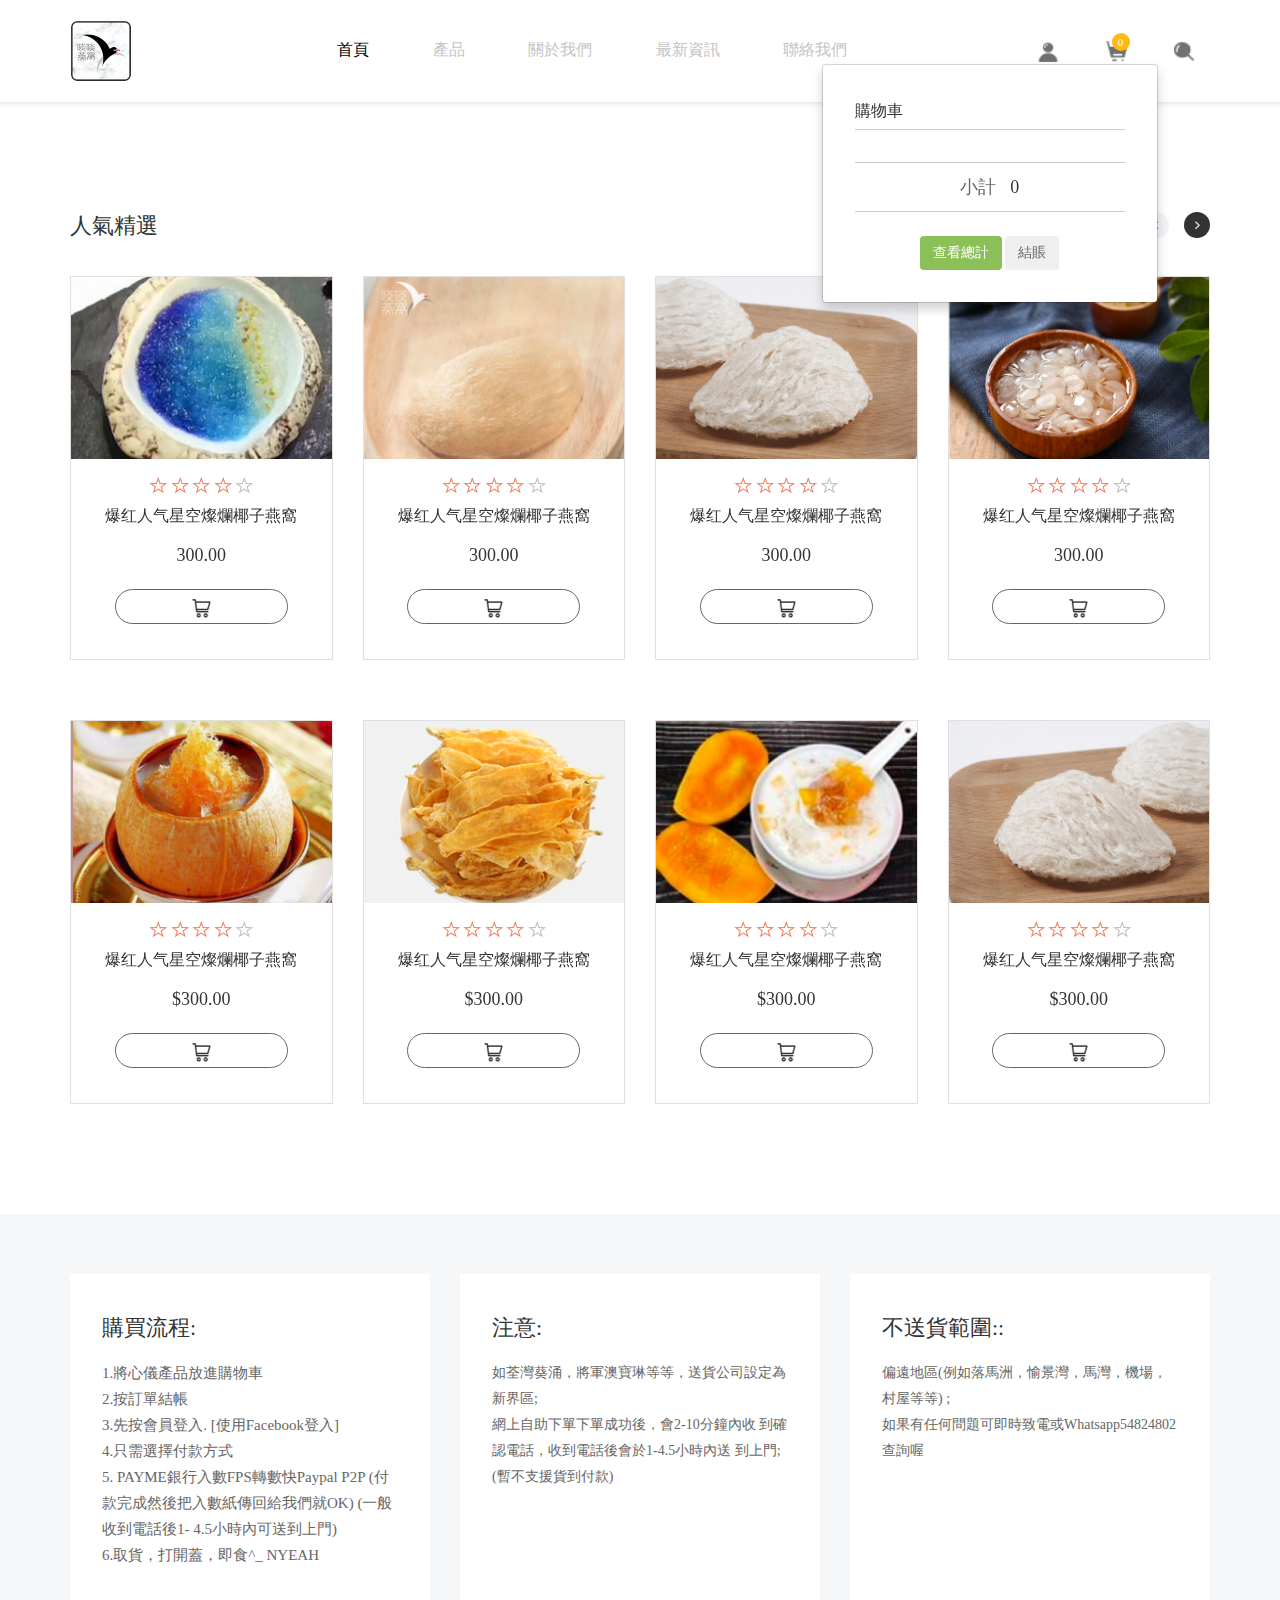
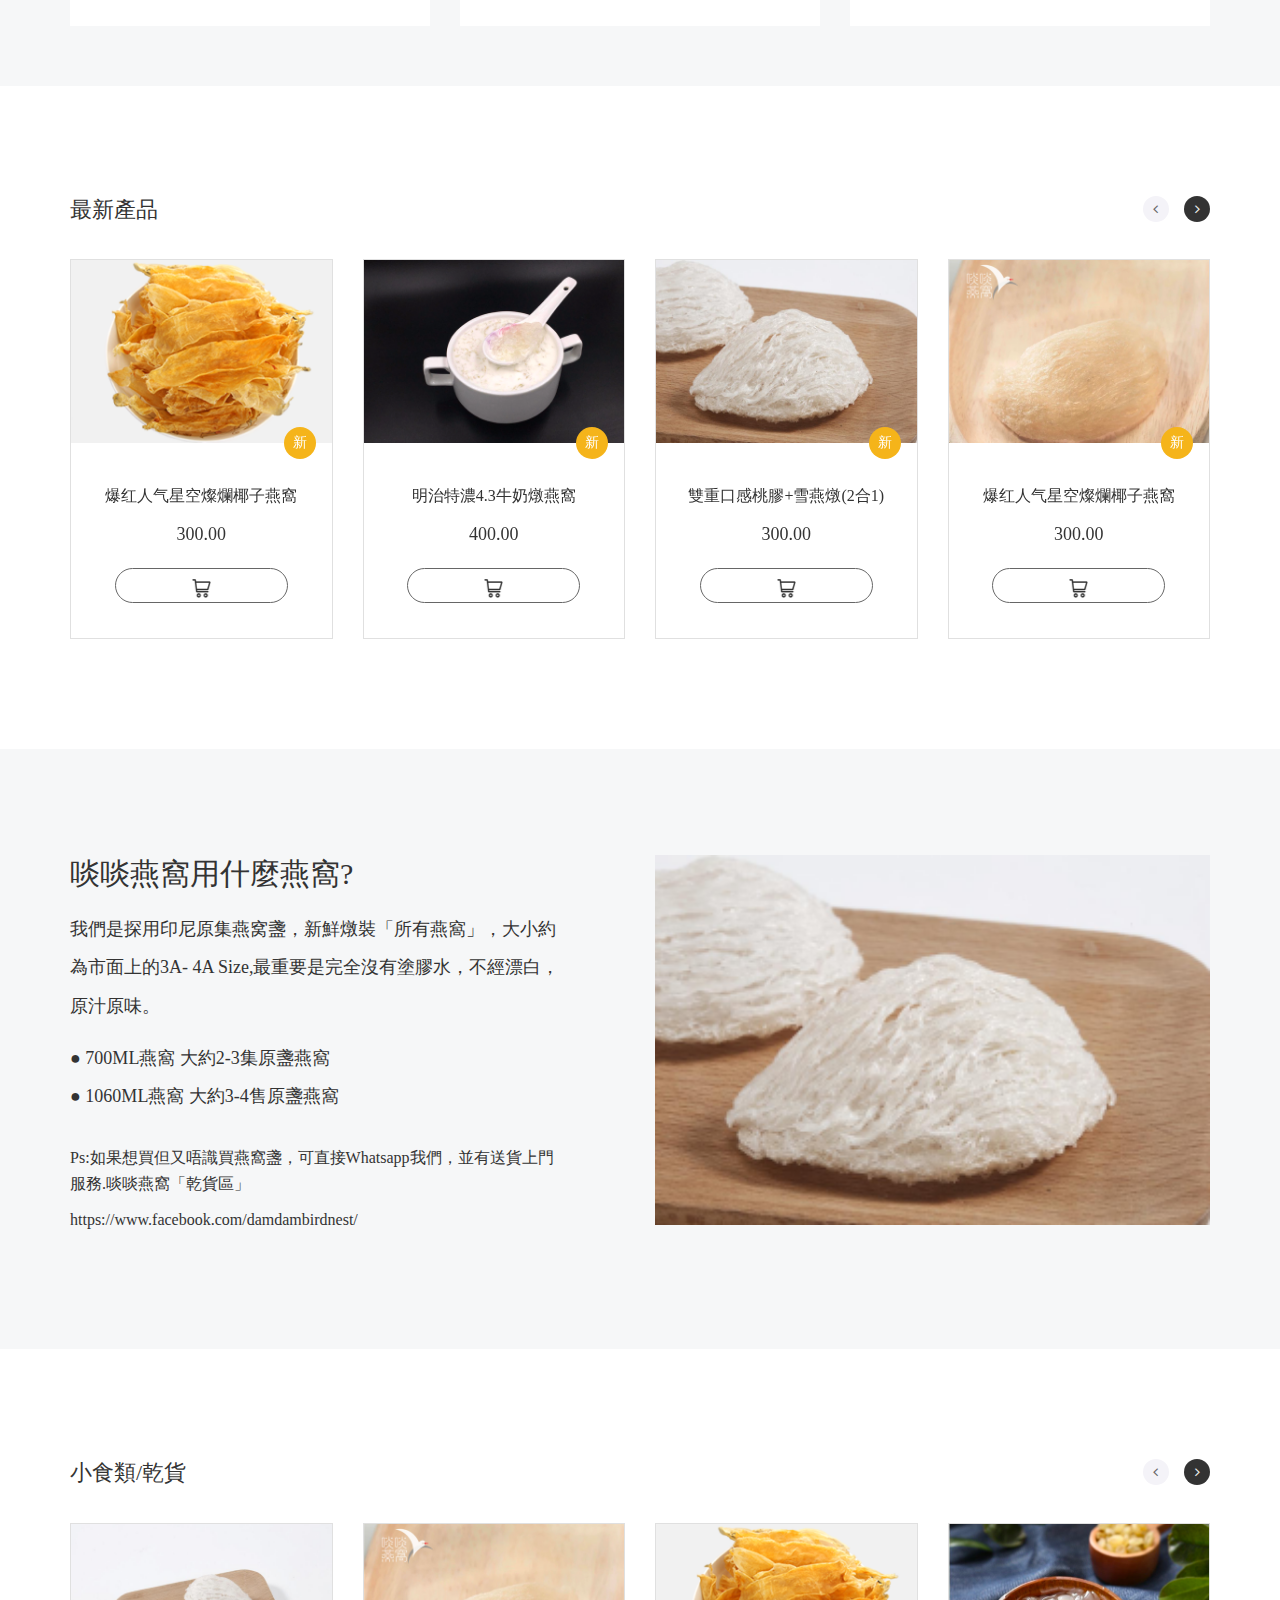
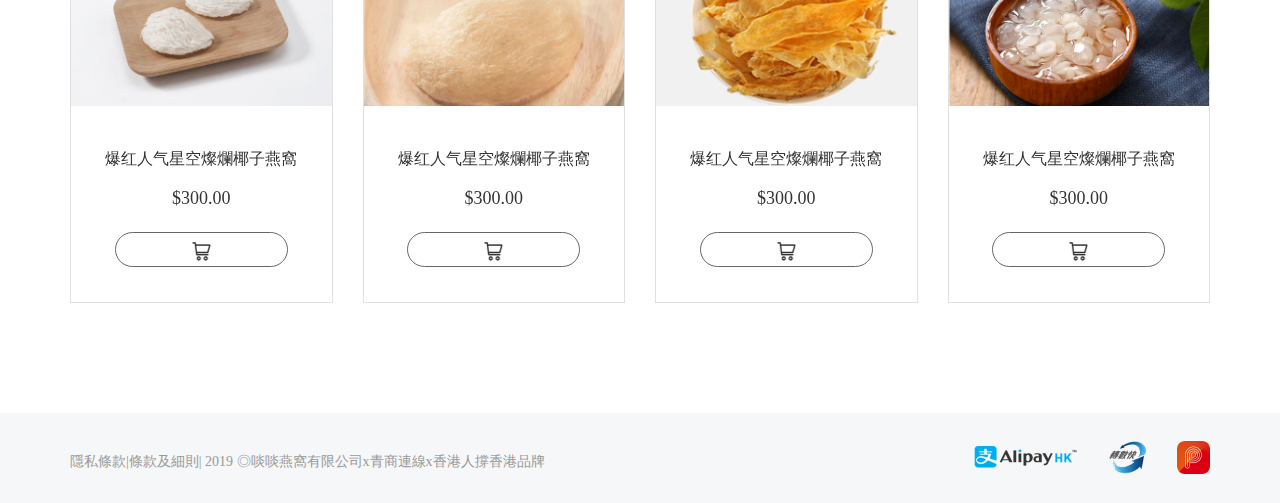
==== commit d731a32d: "xiugai" ====
--- a/index.html
+++ b/index.html
@@ -103,9 +103,7 @@
                                 <!--</ul>-->
                             </div>
 
-
-
-                            <p class="cartCount g-font-size-18">小計 <span class="g-font-family-bold g-color-gray-dark-v2 g-pl-10">$300.00</span></p>
+                            <p class="cartCount g-font-size-18"><span>小計</span> <span class="g-font-family-bold g-color-gray-dark-v2 g-pl-10 jisuan">0</span></p>
                             <div class="clearfix text-center">
                                 <button type="button" class="btn g-font-size-14 g-bg-green g-text-white">查看總計</button>
                                 <button type="button" class="btn g-font-size-14">結賬</button>
@@ -126,77 +124,77 @@
     </div>
 </header>
 
-<div class="g-bg-blue g-py-146">
-    <div class="container">
-        <div class="row">
-            <div class="col-sm-6 col-md-7">
-                <img class="img-fluid g-w-100 g-height-100" src="images/bannerPic.jpg" alt=""/>
-            </div>
-            <div class="col-sm-6 col-md-5">
-                <div class="banner-info">
-                    <h1 class="g-font-family-Medium">歡迎來到啖啖燕窩網上自助下單網址</h1>
-                    <p class="g-font-size-16 g-color-gray-dark-v6 g-font-family-light loginMember g-margin-bottom-0">*需先做按Fackbook登入做會員*</p>
-                    <p class="g-font-size-14 g-pt-27 g-color-gray-dark-vab g-margin-bottom-0">最新推出</p>
-                    <h2 class="g-font-size-20 g-color-gray-dark-v6 NotoSansHans-Regular">特濃牛奶水果燕窩</h2>
-                    <div class="starIcon starIconT">
-                        <img class="d-inline-block" src="images/Star 1.png" alt="">
-                        <img class="d-inline-block" src="images/Star 1.png" alt="">
-                        <img class="d-inline-block" src="images/Star 1.png" alt="">
-                        <img class="d-inline-block" src="images/Star 1.png" alt="">
-                        <img class="d-inline-block" src="images/Star 4.png" alt="">
-                        <span class="g-font-size-16 g-color-gray-dark-v7 g-margin-left-16">4.1</span>
-                    </div>
-                    <button type="button" class="btn g-font-size-14 g-bg-green g-text-white g-font-family-bold">自主下單</button>
-                </div>
-            </div>
-        </div>
-    </div>
-</div>
-
-<div class="container g-mt-68">
-    <div class="row">
-        <div class="col-md-6 g-mb-30">
-            <div class="row g-rounded g-bg-gray g-mx-1">
-                <div class="col-sm-6 g-pt-24 g-pl-43 g-pm-37 g-pr-28 g-font-size-15 indexPaddingInfo">
-                    <p class="g-margin-bottom-0">
-                        即日送上門服務，需存放雪櫃，打開可即食，超級方便，廣受好評.可接受PAYME銀行入數FPS轉數快Paypal P2P
-                    </p>
-                    <p class="g-margin-bottom-0">
-                        此網頁的營運時間: 10:30AM-5PM於此時間以外只會作出有限度回覆，請多多包涵
-                    </p>
-                    <p class="g-margin-bottom-0">
-                        按照下邊流程落單就可以啦^
-                    </p>
-                    <button type="button" class="btn g-mt-15 g-bg-green g-font-size-14 g-width-94 g-height-32 g-text-white">溫馨提示</button>
-                </div>
-                <div class="col-sm-6 g-px-0">
-                    <div class="caseContent">
-                        <img class="g-w-100 img-responsive" src="images/QQ鎴浘20190524103747.png" alt="First slide">
-                    </div>
-                </div>
-            </div>
-        </div>
-        <div class="col-md-6">
-            <div class="row g-rounded g-bg-gray g-mx-1">
-                <div class="col-sm-5 col-12">
-                    <div class="g-px-28 g-pt-55 g-pb-37 indexPaddingInfo">
-                        <h2 class="mb-4 g-color-gray-dark-4e">椰子燉燕窩</h2>
-                        <ul class="circleIcon g-color-gray-dark-4e g-my-24">
-                            <li><i class="fa fa-dot-circle-o " aria-hidden="true"></i> <span>需提早1天預約</span></li>
-                            <li><i class="fa fa-circle-o" aria-hidden="true"></i> <span>-樽免費即日送貨到九龍區</span></li>
-                        </ul>
-                        <button type="button" class="btn mt-4 g-font-size-14 g-width-94 g-height-32 g-text-white g-bg-red">立即下單</button>
-                    </div>
-                </div>
-                <div class="col-sm-7 col-12 g-px-0">
-                    <div class="caseContent">
-                        <img class="g-w-100 img-responsive card-img-top figure-img d-block g-rounded-right" src="images/pli-img02.png" alt="First slide">
-                    </div>
-                </div>
-            </div>
-        </div>
-    </div>
-</div>
+<!--<div class="g-bg-blue g-py-146">-->
+    <!--<div class="container">-->
+        <!--<div class="row">-->
+            <!--<div class="col-sm-6 col-md-7">-->
+                <!--<img class="img-fluid g-w-100 g-height-100" src="images/bannerPic.jpg" alt=""/>-->
+            <!--</div>-->
+            <!--<div class="col-sm-6 col-md-5">-->
+                <!--<div class="banner-info">-->
+                    <!--<h1 class="g-font-family-Medium">歡迎來到啖啖燕窩網上自助下單網址</h1>-->
+                    <!--<p class="g-font-size-16 g-color-gray-dark-v6 g-font-family-light loginMember g-margin-bottom-0">*需先做按Fackbook登入做會員*</p>-->
+                    <!--<p class="g-font-size-14 g-pt-27 g-color-gray-dark-vab g-margin-bottom-0">最新推出</p>-->
+                    <!--<h2 class="g-font-size-20 g-color-gray-dark-v6 NotoSansHans-Regular">特濃牛奶水果燕窩</h2>-->
+                    <!--<div class="starIcon starIconT">-->
+                        <!--<img class="d-inline-block" src="images/Star 1.png" alt="">-->
+                        <!--<img class="d-inline-block" src="images/Star 1.png" alt="">-->
+                        <!--<img class="d-inline-block" src="images/Star 1.png" alt="">-->
+                        <!--<img class="d-inline-block" src="images/Star 1.png" alt="">-->
+                        <!--<img class="d-inline-block" src="images/Star 4.png" alt="">-->
+                        <!--<span class="g-font-size-16 g-color-gray-dark-v7 g-margin-left-16">4.1</span>-->
+                    <!--</div>-->
+                    <!--<button type="button" class="btn g-font-size-14 g-bg-green g-text-white g-font-family-bold">自主下單</button>-->
+                <!--</div>-->
+            <!--</div>-->
+        <!--</div>-->
+    <!--</div>-->
+<!--</div>-->
+
+<!--<div class="container g-mt-68">-->
+    <!--<div class="row">-->
+        <!--<div class="col-md-6 g-mb-30">-->
+            <!--<div class="row g-rounded g-bg-gray g-mx-1">-->
+                <!--<div class="col-sm-6 g-pt-24 g-pl-43 g-pm-37 g-pr-28 g-font-size-15 indexPaddingInfo">-->
+                    <!--<p class="g-margin-bottom-0">-->
+                        <!--即日送上門服務，需存放雪櫃，打開可即食，超級方便，廣受好評.可接受PAYME銀行入數FPS轉數快Paypal P2P-->
+                    <!--</p>-->
+                    <!--<p class="g-margin-bottom-0">-->
+                        <!--此網頁的營運時間: 10:30AM-5PM於此時間以外只會作出有限度回覆，請多多包涵-->
+                    <!--</p>-->
+                    <!--<p class="g-margin-bottom-0">-->
+                        <!--按照下邊流程落單就可以啦^-->
+                    <!--</p>-->
+                    <!--<button type="button" class="btn g-mt-15 g-bg-green g-font-size-14 g-width-94 g-height-32 g-text-white">溫馨提示</button>-->
+                <!--</div>-->
+                <!--<div class="col-sm-6 g-px-0">-->
+                    <!--<div class="caseContent">-->
+                        <!--<img class="g-w-100 img-responsive" src="images/QQ鎴浘20190524103747.png" alt="First slide">-->
+                    <!--</div>-->
+                <!--</div>-->
+            <!--</div>-->
+        <!--</div>-->
+        <!--<div class="col-md-6">-->
+            <!--<div class="row g-rounded g-bg-gray g-mx-1">-->
+                <!--<div class="col-sm-5 col-12">-->
+                    <!--<div class="g-px-28 g-pt-55 g-pb-37 indexPaddingInfo">-->
+                        <!--<h2 class="mb-4 g-color-gray-dark-4e">椰子燉燕窩</h2>-->
+                        <!--<ul class="circleIcon g-color-gray-dark-4e g-my-24">-->
+                            <!--<li><i class="fa fa-dot-circle-o " aria-hidden="true"></i> <span>需提早1天預約</span></li>-->
+                            <!--<li><i class="fa fa-circle-o" aria-hidden="true"></i> <span>-樽免費即日送貨到九龍區</span></li>-->
+                        <!--</ul>-->
+                        <!--<button type="button" class="btn mt-4 g-font-size-14 g-width-94 g-height-32 g-text-white g-bg-red">立即下單</button>-->
+                    <!--</div>-->
+                <!--</div>-->
+                <!--<div class="col-sm-7 col-12 g-px-0">-->
+                    <!--<div class="caseContent">-->
+                        <!--<img class="g-w-100 img-responsive card-img-top figure-img d-block g-rounded-right" src="images/pli-img02.png" alt="First slide">-->
+                    <!--</div>-->
+                <!--</div>-->
+            <!--</div>-->
+        <!--</div>-->
+    <!--</div>-->
+<!--</div>-->
 
 <div class="container">
     <div id="carouselExampleControls1" class="carousel slide g-my-110" data-ride="carousel">
@@ -229,7 +227,7 @@
                                     <img class="d-inline-block" src="images/Star 4.png" alt=""/>
                                 </div>
                                 <h4 class="card-title g-height-20 g-font-family-Regular"><a class="productName" href="javascript:void(0)">爆红人气星空燦爛椰子燕窩</a></h4>
-                                <h3 class="g-font-size-18 g-mb-20 g-mt-14 g-font-family-bold productPrice">$300.00</h3>
+                                <h3 class="g-font-size-18 g-mb-20 g-mt-14 g-font-family-bold productPrice">300.00</h3>
                                 <a class="shoppingBtn" href="javascript:void(0)"><img class="d-inline-block" src="images/blackShopping.png" alt=""/></a>
                             </div>
                         </div>
@@ -249,7 +247,7 @@
                                     <img class="d-inline-block" src="images/Star 4.png" alt=""/>
                                 </div>
                                 <h4 class="card-title g-font-family-Regular"><a class="productName" href="javascript:void(0)" >爆红人气星空燦爛椰子燕窩</a></h4>
-                                <h3 class="g-font-size-18 g-mb-20 g-mt-14 g-font-family-bold productPrice">$300.00</h3>
+                                <h3 class="g-font-size-18 g-mb-20 g-mt-14 g-font-family-bold productPrice">300.00</h3>
                                 <a href="javascript:void(0)" class="shoppingBtn"><img class="d-inline-block" src="images/blackShopping.png" alt=""/></a>
                             </div>
                         </div>
@@ -269,7 +267,7 @@
                                     <img class="d-inline-block" src="images/Star 4.png" alt=""/>
                                 </div>
                                 <h4 class="card-title g-font-family-Regular"><a class="productName" href="javascript:void(0)" >爆红人气星空燦爛椰子燕窩</a></h4>
-                                <h3 class="g-font-size-18 g-mb-20 g-mt-14 g-font-family-bold productPrice">$300.00</h3>
+                                <h3 class="g-font-size-18 g-mb-20 g-mt-14 g-font-family-bold productPrice">300.00</h3>
                                 <a href="javascript:void(0)" class="shoppingBtn"><img class="d-inline-block" src="images/blackShopping.png" alt=""/></a>
                             </div>
                         </div>
@@ -289,7 +287,7 @@
                                     <img class="d-inline-block" src="images/Star 4.png" alt=""/>
                                 </div>
                                 <h4 class="card-title g-font-family-Regular"><a class="productName" href="javascript:void(0)" >爆红人气星空燦爛椰子燕窩</a></h4>
-                                <h3 class="g-font-size-18 g-mb-20 g-mt-14 g-font-family-bold productPrice">$300.00</h3>
+                                <h3 class="g-font-size-18 g-mb-20 g-mt-14 g-font-family-bold productPrice">300.00</h3>
                                 <a href="javascript:void(0)" class="shoppingBtn"><img class="d-inline-block" src="images/blackShopping.png" alt=""/></a>
                             </div>
                         </div>
@@ -454,7 +452,7 @@
                             </a>
                             <div class="card-body text-center pt-2 g-pb-35 g-px-16">
                                 <h4 class="card-title mt-4 mb-2 g-height-20 overflow-hidden g-font-family-Regular g-mt-30"><a class="productName" href="javascript:void(0)">爆红人气星空燦爛椰子燕窩</a></h4>
-                                <h3 class="g-font-size-18 g-mb-20 g-mt-14 g-font-family-bold productPrice">$300.00</h3>
+                                <h3 class="g-font-size-18 g-mb-20 g-mt-14 g-font-family-bold productPrice">300.00</h3>
                                 <a href="javascript:void(0)" class="shoppingBtn pb-2 px-5"><img class="d-inline-block" src="images/blackShopping.png" alt=""></a>
                             </div>
                         </div>
@@ -468,7 +466,7 @@
                             <div class="card-body text-center pt-2 g-pb-35 g-px-16">
                                 <h4 class="card-title mt-4 mb-2 g-height-20 overflow-hidden g-font-family-Regular g-mt-30">
                                     <a class="productName" href="javascript:void(0)">明治特濃4.3牛奶燉燕窩</a></h4>
-                                <h3 class="g-font-size-18 g-mb-20 g-mt-14 g-font-family-bold productPrice">$400.00</h3>
+                                <h3 class="g-font-size-18 g-mb-20 g-mt-14 g-font-family-bold productPrice">400.00</h3>
                                 <a href="javascript:void(0)" class="shoppingBtn pb-2 px-5"><img class="d-inline-block" src="images/blackShopping.png" alt=""></a>
                             </div>
                         </div>
@@ -482,7 +480,7 @@
                             <div class="card-body text-center pt-2 g-pb-35 g-px-16">
                                 <h4 class="card-title mt-4 mb-2 g-height-20 overflow-hidden g-font-family-Regular g-mt-30">
                                     <a class="productName" href="javascript:void(0)">雙重口感桃膠+雪燕燉(2合1)</a></h4>
-                                <h3 class="g-font-size-18 g-mb-20 g-mt-14 g-font-family-bold productPrice">$300.00</h3>
+                                <h3 class="g-font-size-18 g-mb-20 g-mt-14 g-font-family-bold productPrice">300.00</h3>
                                 <a href="javascript:void(0)" class="shoppingBtn pb-2 px-5"><img class="d-inline-block" src="images/blackShopping.png" alt=""></a>
                             </div>
                         </div>
@@ -496,7 +494,7 @@
                             <div class="card-body text-center pt-2 g-pb-35 g-px-16">
                                 <h4 class="card-title mt-4 mb-2 g-height-20 overflow-hidden g-font-family-Regular g-mt-30">
                                     <a class="productName" href="javascript:void(0)">爆红人气星空燦爛椰子燕窩</a></h4>
-                                <h3 class="g-font-size-18 g-mb-20 g-mt-14 g-font-family-bold productPrice">$300.00</h3>
+                                <h3 class="g-font-size-18 g-mb-20 g-mt-14 g-font-family-bold productPrice">300.00</h3>
                                 <a href="javascript:void(0)" class="shoppingBtn pb-2 px-5"><img class="d-inline-block" src="images/blackShopping.png" alt=""></a>
                             </div>
                         </div>
